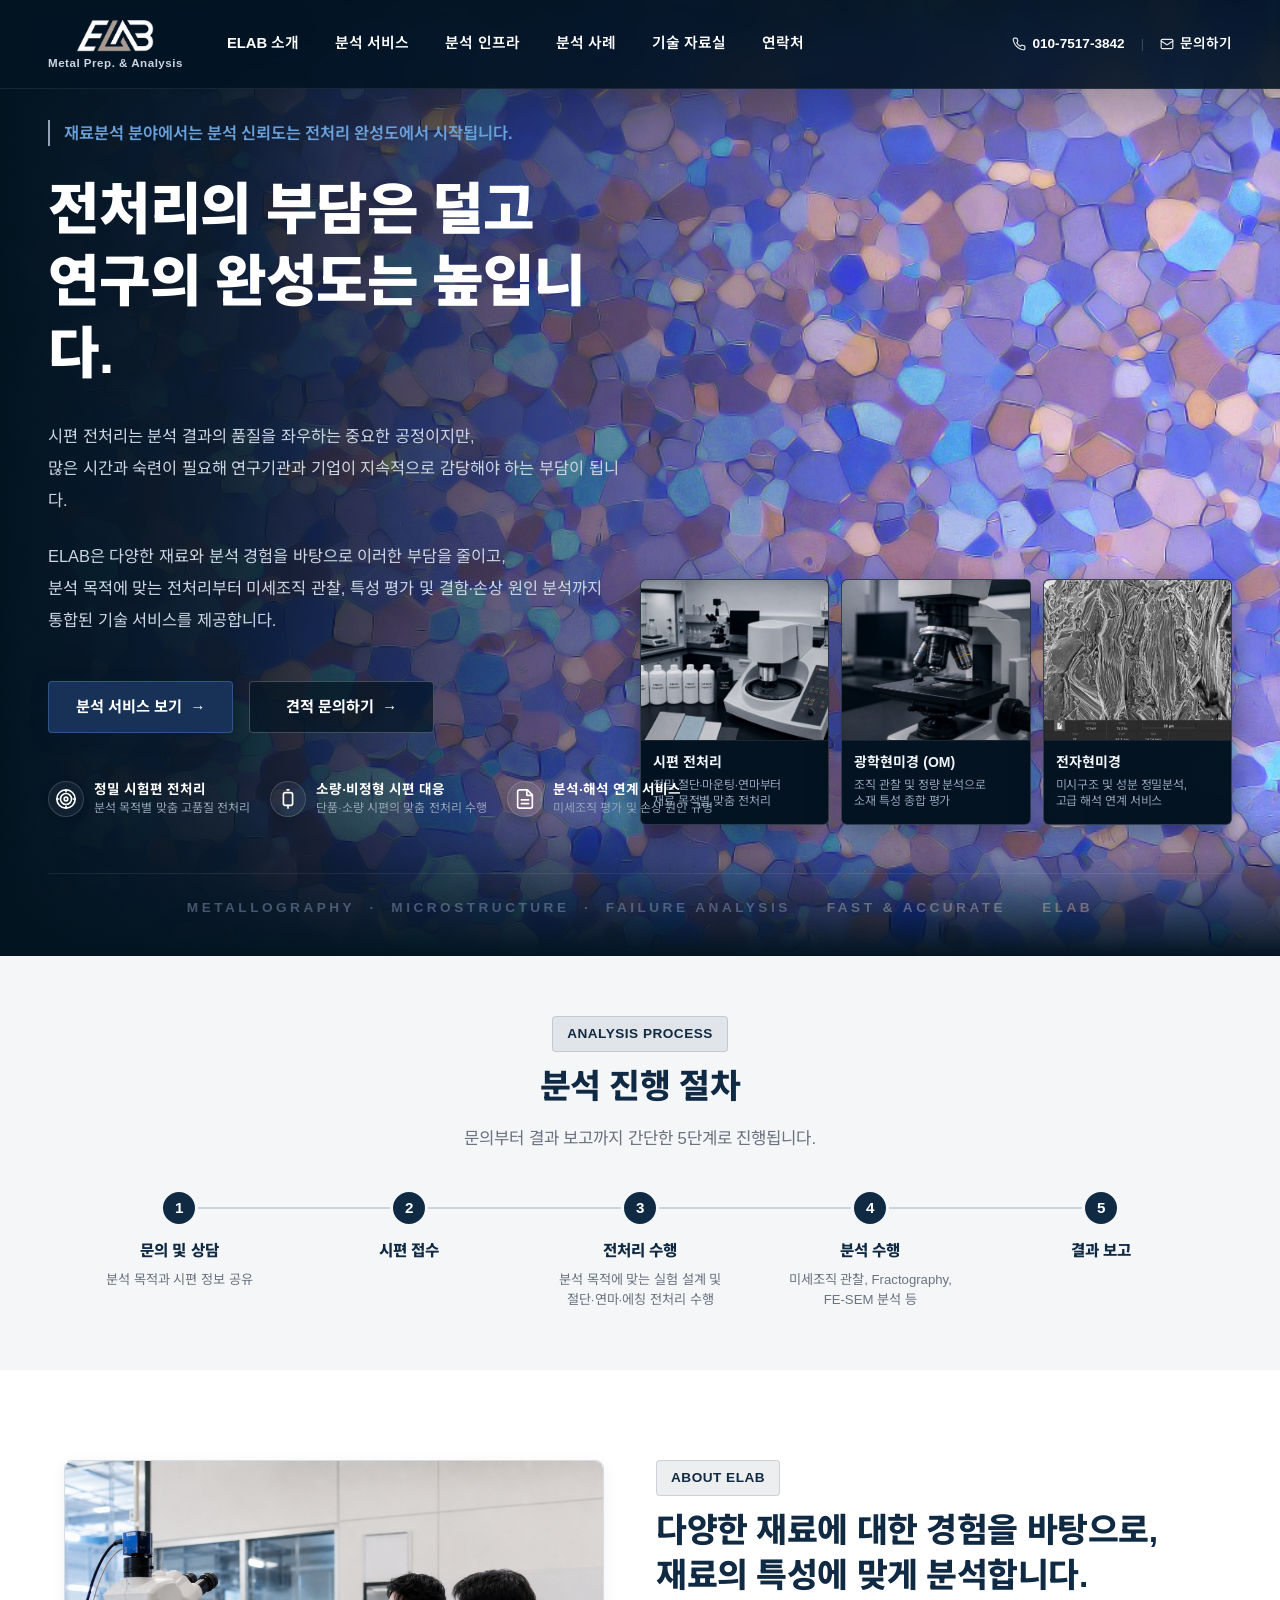
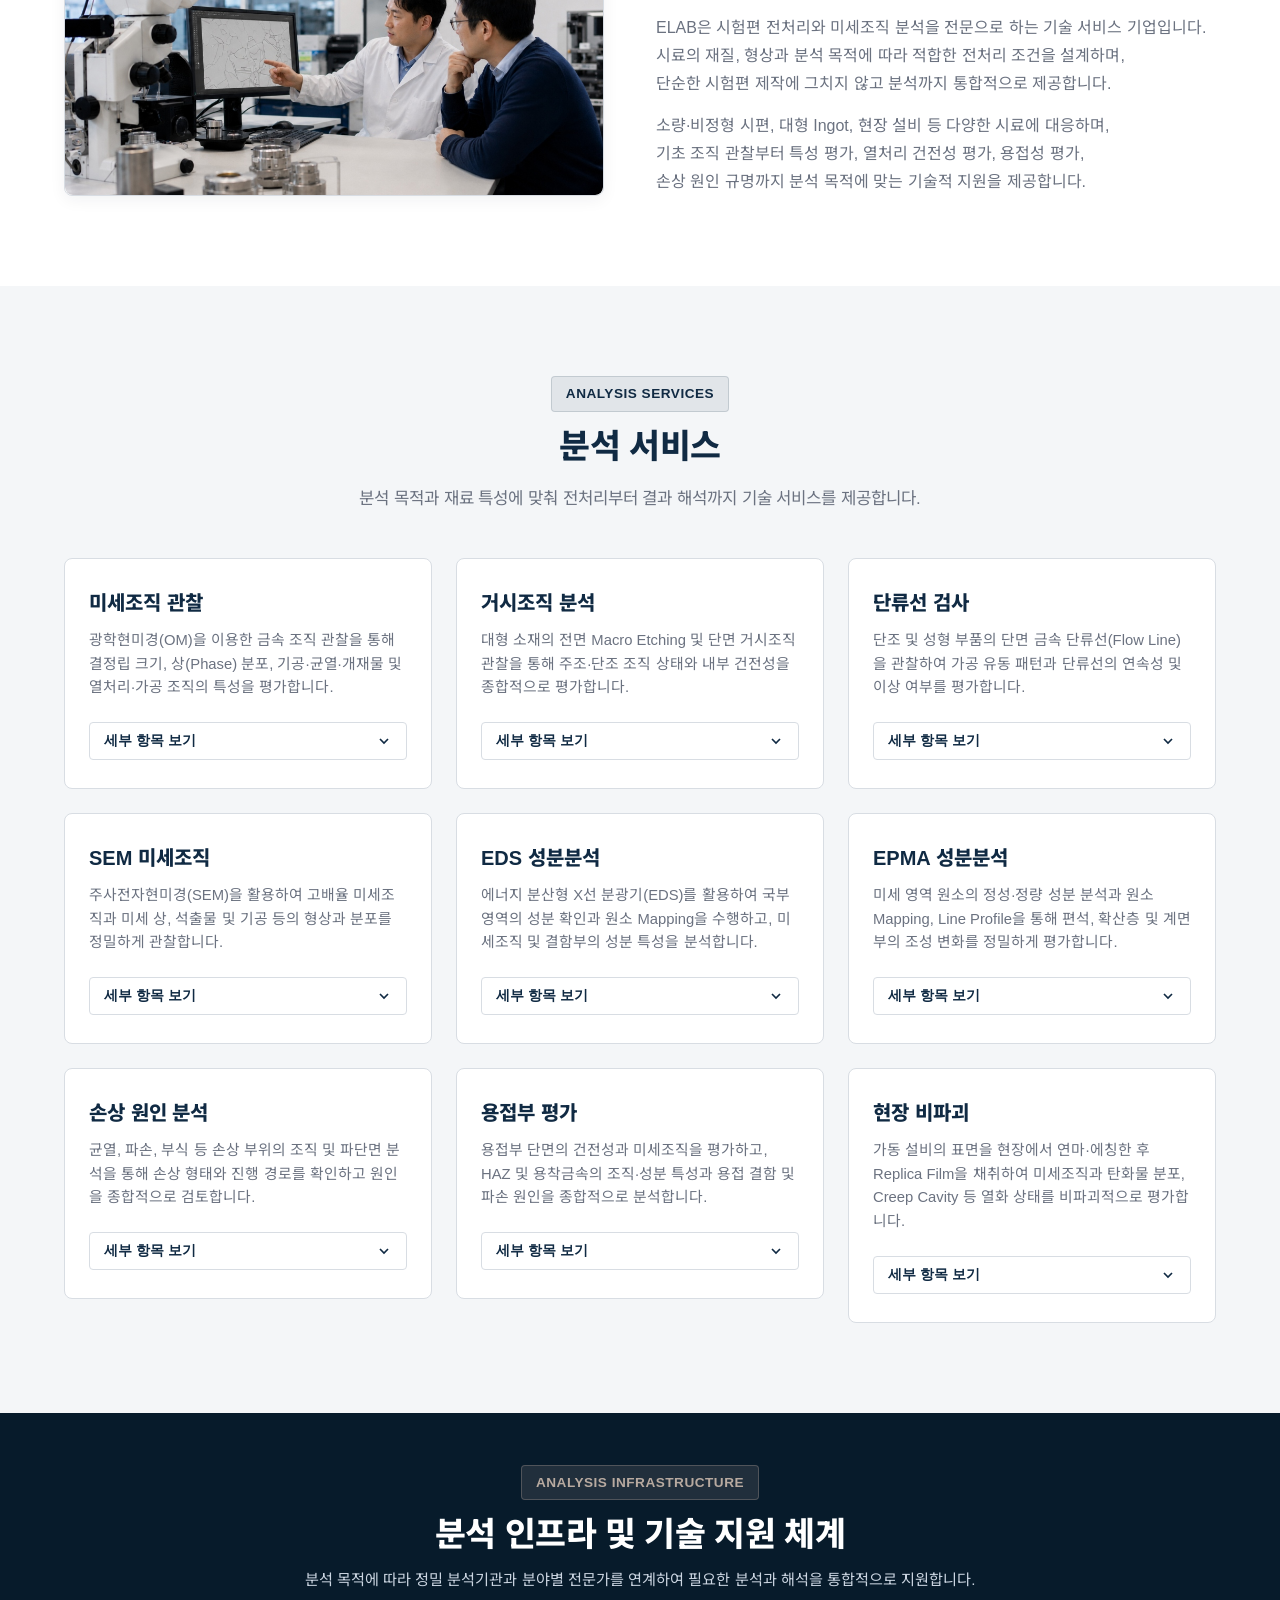
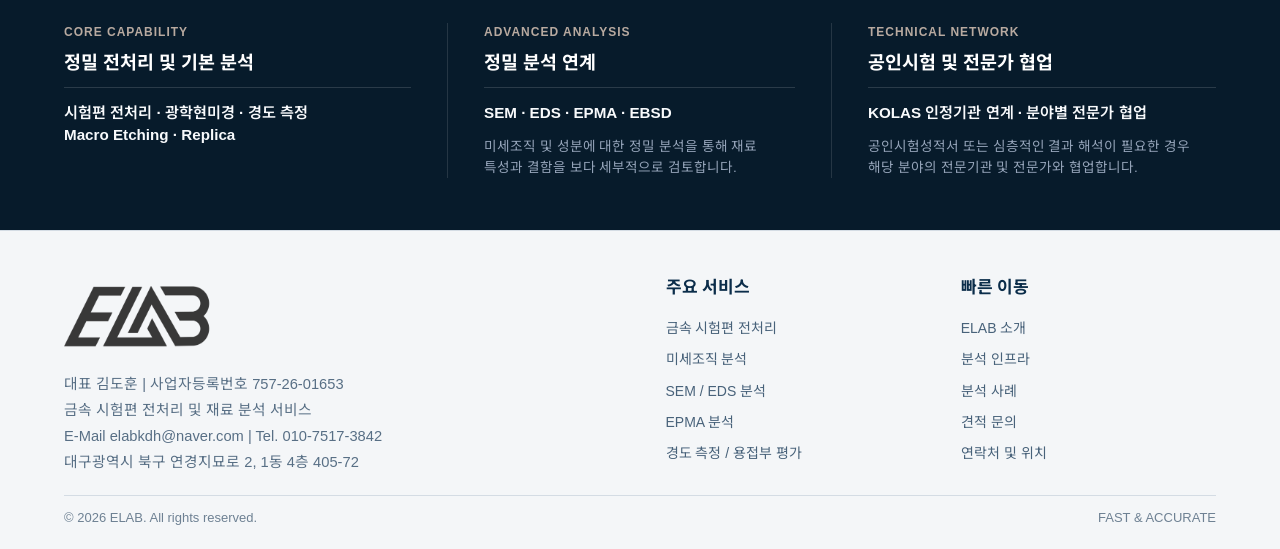
==== index.html @ 9e304cd1 "Add files via upload" ====
<!DOCTYPE html>
<html lang="ko">
<head>
  <meta charset="UTF-8">
  <meta name="viewport" content="width=device-width, initial-scale=1.0">
  <title>ELAB 이랩 | 금속 시험편 전처리 및 재료 분석</title>
  <meta name="description" content="ELAB은 금속 시험편 전처리, 미세조직 분석, 용접부 평가, 경도 측정, 손상 원인 분석, SEM·EDS·EPMA 연계 분석 및 현장 Replica Test를 제공합니다.">
  <!-- OpenGraph / SNS Sharing -->
  <meta property="og:type" content="website">
  <meta property="og:locale" content="ko_KR">
  <meta property="og:site_name" content="ELAB 이랩">
  <meta property="og:title" content="ELAB 이랩 | 금속 시험편 전처리 및 재료 분석">
  <meta property="og:description" content="전처리의 부담은 덜고 연구의 완성도는 높입니다. 정밀 시편 전처리, 미세조직, 경도, 손상 원인 분석 통합 솔루션">
  <meta property="og:image" content="images/hero_main_microstructure.jpg">
  <link rel="icon" type="image/png" href="images/favicon.png">
  <link rel="preconnect" href="https://fonts.googleapis.com">
  <link rel="preconnect" href="https://fonts.gstatic.com" crossorigin>
  <link href="https://fonts.googleapis.com/css2?family=Inter:wght@400;500;600;700;800;900&family=Noto+Sans+KR:wght@400;500;700;800;900&display=swap" rel="stylesheet">
  <link rel="stylesheet" href="style.css">
</head>
<body>

  <!-- ============================================================
       Header / Navigation
       ============================================================ -->
  <header class="header" id="header">
    <div class="container header-container">
      <a href="index.html" class="logo">
        <img src="images/elab-logo-white.png" alt="ELAB" class="logo-img" onerror="this.src='images/elab-logo-header.png';">
        <span class="logo-sub">Metal Prep. &amp; Analysis</span>
      </a>

      <nav class="nav-menu">
        <a href="index.html#about"          class="nav-link">ELAB 소개</a>
        <a href="index.html#services"       class="nav-link">분석 서비스</a>
        <a href="index.html#infrastructure" class="nav-link">분석 인프라</a>
        <a href="cases.html"                class="nav-link">분석 사례</a>
        <a href="resources.html"            class="nav-link">기술 자료실</a>
        <a href="contact.html"              class="nav-link">연락처</a>
      </nav>

      <div class="header-contact">
        <a href="tel:010-7517-3842" class="header-contact-item">
          <svg class="header-contact-icon" width="14" height="14" viewBox="0 0 24 24" fill="none" stroke="currentColor" stroke-width="2" stroke-linecap="round" stroke-linejoin="round"><path d="M22 16.92v3a2 2 0 0 1-2.18 2 19.79 19.79 0 0 1-8.63-3.07 19.5 19.5 0 0 1-6-6 19.79 19.79 0 0 1-3.07-8.67A2 2 0 0 1 4.11 2h3a2 2 0 0 1 2 1.72 12.84 12.84 0 0 0 .7 2.81 2 2 0 0 1-.45 2.11L8.09 9.91a16 16 0 0 0 6 6l1.27-1.27a2 2 0 0 1 2.11-.45 12.84 12.84 0 0 0 2.81.7A2 2 0 0 1 22 16.92z"/></svg>
          <span>010-7517-3842</span>
        </a>
        <span class="header-contact-sep">|</span>
        <a href="estimate.html" class="header-contact-item header-contact-link">
          <svg class="header-contact-icon" width="14" height="14" viewBox="0 0 24 24" fill="none" stroke="currentColor" stroke-width="2" stroke-linecap="round" stroke-linejoin="round"><rect x="2" y="4" width="20" height="16" rx="2"/><path d="m22 7-8.97 5.7a1.94 1.94 0 0 1-2.06 0L2 7"/></svg>
          <span>문의하기</span>
        </a>
      </div>

      <div class="header-actions">
        <button class="mobile-nav-toggle" id="mobileNavToggle" aria-label="메뉴 열기">
          <svg width="24" height="24" viewBox="0 0 24 24" fill="none" stroke="currentColor" stroke-width="2">
            <line x1="3" y1="12" x2="21" y2="12"/><line x1="3" y1="6" x2="21" y2="6"/><line x1="3" y1="18" x2="21" y2="18"/>
          </svg>
        </button>
      </div>
    </div>
  </header>

  <!-- Mobile Drawer -->
  <div class="mobile-nav-overlay" id="mobileNavOverlay"></div>
  <div class="mobile-nav-drawer" id="mobileNavDrawer">
    <div class="mobile-drawer-header">
      <div class="logo">
        <img src="images/elab-logo-white.png" alt="ELAB" class="logo-img" onerror="this.src='images/elab-logo-header.png';">
        <span class="logo-sub">Metal Prep. &amp; Analysis</span>
      </div>
      <button class="close-drawer-btn" id="closeDrawerBtn" aria-label="메뉴 닫기">✕</button>
    </div>
    <div class="mobile-nav-links">
      <a href="index.html#about"          class="mobile-nav-link">ELAB 소개</a>
      <a href="index.html#services"       class="mobile-nav-link">분석 서비스</a>
      <a href="index.html#infrastructure" class="mobile-nav-link">분석 인프라</a>
      <a href="cases.html"                class="mobile-nav-link">분석 사례</a>
      <a href="resources.html"            class="mobile-nav-link">기술 자료실</a>
      <a href="contact.html"              class="mobile-nav-link">연락처</a>
    </div>
    <div style="margin-top:auto;padding-top:20px;">
      <a href="estimate.html" class="btn btn-primary" style="width:100%;">이메일 견적 문의</a>
    </div>
  </div>

  <!-- ============================================================
       1. Hero Section
       ============================================================ -->
  <section class="hero" id="hero">
    <!-- Right side large main visual backdrop with 1번 사진 -->
    <div class="hero-visual-container">
      <img src="images/hero_main_microstructure.jpg" alt="ELAB Metallography Microstructure Analysis" class="hero-visual-img">
      <div class="hero-visual-shading"></div>
    </div>

    <div class="container">
      <div class="hero-container-grid">
        <!-- Left Column: Preserved Content -->
        <div class="hero-content">
          <div class="hero-highlight">
            재료분석 분야에서는 분석 신뢰도는 전처리 완성도에서 시작됩니다.
          </div>
          <h1 class="hero-title">
            전처리의 부담은 덜고<br>
            <span>연구의 완성도는 높입니다.</span>
          </h1>
          <p class="hero-description">
            시편 전처리는 분석 결과의 품질을 좌우하는 중요한 공정이지만,<br>
            많은 시간과 숙련이 필요해 연구기관과 기업이 지속적으로 감당해야 하는 부담이 됩니다.
          </p>
          <p class="hero-description">
            ELAB은 다양한 재료와 분석 경험을 바탕으로 이러한 부담을 줄이고,<br>
            분석 목적에 맞는 전처리부터 미세조직 관찰, 특성 평가 및 결함·손상 원인 분석까지<br>
            통합된 기술 서비스를 제공합니다.
          </p>

          <div class="hero-actions">
            <a href="#services" class="hero-btn hero-btn-secondary">분석 서비스 보기 <span class="hero-btn-arrow">→</span></a>
            <a href="estimate.html" class="hero-btn hero-btn-primary">견적 문의하기 <span class="hero-btn-arrow">→</span></a>
          </div>

          <!-- Feature Items Row (ELAB Technical Capabilities with 2-tier layout) -->
          <div class="hero-features-row">
            <div class="hero-feature-item">
              <div class="hero-feature-icon-badge">
                <svg class="hero-feature-icon" width="22" height="22" viewBox="0 0 24 24" fill="none" stroke="currentColor" stroke-width="1.8" stroke-linecap="round" stroke-linejoin="round">
                  <circle cx="12" cy="12" r="10"/><circle cx="12" cy="12" r="6"/><circle cx="12" cy="12" r="2"/>
                  <line x1="12" y1="2" x2="12" y2="4"/><line x1="12" y1="20" x2="12" y2="22"/><line x1="2" y1="12" x2="4" y2="12"/><line x1="20" y1="12" x2="22" y2="12"/>
                </svg>
              </div>
              <div class="hero-feature-text-block">
                <div class="hero-feature-title">정밀 시험편 전처리</div>
                <div class="hero-feature-desc">분석 목적별 맞춤 고품질 전처리</div>
              </div>
            </div>

            <div class="hero-feature-item">
              <div class="hero-feature-icon-badge">
                <svg class="hero-feature-icon" width="22" height="22" viewBox="0 0 24 24" fill="none" stroke="currentColor" stroke-width="1.8" stroke-linecap="round" stroke-linejoin="round">
                  <rect x="7" y="5" width="10" height="14" rx="2"/>
                  <path d="M11 2h2"/>
                  <path d="M12 19v3"/>
                </svg>
              </div>
              <div class="hero-feature-text-block">
                <div class="hero-feature-title">소량·비정형 시편 대응</div>
                <div class="hero-feature-desc">단품·소량 시편의 맞춤 전처리 수행</div>
              </div>
            </div>

            <div class="hero-feature-item">
              <div class="hero-feature-icon-badge">
                <svg class="hero-feature-icon" width="22" height="22" viewBox="0 0 24 24" fill="none" stroke="currentColor" stroke-width="1.8" stroke-linecap="round" stroke-linejoin="round">
                  <path d="M14.5 2H6a2 2 0 0 0-2 2v16a2 2 0 0 0 2 2h12a2 2 0 0 0 2-2V7.5L14.5 2z"/>
                  <polyline points="14 2 14 8 20 8"/>
                  <line x1="16" y1="13" x2="8" y2="13"/>
                  <line x1="16" y1="17" x2="8" y2="17"/>
                </svg>
              </div>
              <div class="hero-feature-text-block">
                <div class="hero-feature-title">분석·해석 연계 서비스</div>
                <div class="hero-feature-desc">미세조직 평가 및 손상 원인 규명</div>
              </div>
            </div>
          </div>
        </div>

        <!-- Right Column: 3 Image Cards -->
        <div class="hero-cards-wrapper">
          <div class="hero-card-item no-lightbox">
            <div class="hero-card-img-box">
              <img src="images/card_specimen_prep.png" alt="시편 전처리">
            </div>
            <div class="hero-card-label">
              <div class="hero-card-title">시편 전처리</div>
              <div class="hero-card-sub">정밀 절단·마운팅·연마부터<br>재료 목적별 맞춤 전처리</div>
            </div>
          </div>
          <div class="hero-card-item">
            <div class="hero-card-img-box">
              <img src="images/card_om_microstructure.jpg" alt="광학현미경 (OM)">
            </div>
            <div class="hero-card-label">
              <div class="hero-card-title">광학현미경 (OM)</div>
              <div class="hero-card-sub">조직 관찰 및 정량 분석으로<br>소재 특성 종합 평가</div>
            </div>
          </div>
          <div class="hero-card-item">
            <div class="hero-card-img-box">
              <img src="images/card_sem_fracture.jpg" alt="전자현미경">
            </div>
            <div class="hero-card-label">
              <div class="hero-card-title">전자현미경</div>
              <div class="hero-card-sub">미시구조 및 성분 정밀분석,<br>고급 해석 연계 서비스</div>
            </div>
          </div>
        </div>
      </div>

      <!-- Bottom Ticker Bar -->
      <div class="hero-ticker-container">
        <div class="hero-ticker-text">
          <span class="ticker-tech">METALLOGRAPHY &nbsp;·&nbsp; MICROSTRUCTURE &nbsp;·&nbsp; FAILURE ANALYSIS</span>
          <div class="ticker-brand-group">
            <span class="ticker-slogan">FAST &amp; ACCURATE</span>
            <span class="ticker-brand">ELAB</span>
          </div>
        </div>
      </div>
    </div>
  </section>

  <!-- ============================================================
       2. 분석 진행 절차 (id="process" - Hero 바로 다음 위치)
       ============================================================ -->
  <section class="process" id="process">
    <div class="container">
      <div class="text-center">
        <div class="section-tag">ANALYSIS PROCESS</div>
        <h2 class="section-title">분석 진행 절차</h2>
        <p class="section-desc">문의부터 결과 보고까지 간단한 5단계로 진행됩니다.</p>
      </div>

      <div class="process-steps">
        <div class="process-step reveal-on-scroll delay-1">
          <div class="process-step-num">1</div>
          <div class="process-step-title">문의 및 상담</div>
          <div class="process-step-desc">분석 목적과 시편 정보 공유</div>
        </div>
        <div class="process-step reveal-on-scroll delay-2">
          <div class="process-step-num">2</div>
          <div class="process-step-title">시편 접수</div>
          <div class="process-step-desc"></div>
        </div>
        <div class="process-step reveal-on-scroll delay-3">
          <div class="process-step-num">3</div>
          <div class="process-step-title">전처리 수행</div>
          <div class="process-step-desc">분석 목적에 맞는 실험 설계 및<br>절단·연마·에칭 전처리 수행</div>
        </div>
        <div class="process-step reveal-on-scroll delay-4">
          <div class="process-step-num">4</div>
          <div class="process-step-title">분석 수행</div>
          <div class="process-step-desc">미세조직 관찰, Fractography, <br>FE-SEM 분석 등</div>
        </div>
        <div class="process-step reveal-on-scroll delay-5">
          <div class="process-step-num">5</div>
          <div class="process-step-title">결과 보고</div>
          <div class="process-step-desc"></div>
        </div>
      </div>
    </div>
  </section>

  <!-- ============================================================
       3. ELAB 소개 (About)
       ============================================================ -->
  <section class="about" id="about">
    <div class="container">
      <div class="about-grid">
        <div class="about-image-wrapper">
          <img src="images/specimen-preparation.jpg" alt="ELAB 연구진 미세조직 분석 및 기술 상담" class="about-img">
        </div>

        <div class="about-content-wrapper">
          <div class="section-tag">About ELAB</div>
          <h2 class="section-title">
            다양한 재료에 대한 경험을 바탕으로,<br>재료의 특성에 맞게 분석합니다.
          </h2>
          <div class="about-text-content">
            <p>
              ELAB은 시험편 전처리와 미세조직 분석을 전문으로 하는 기술 서비스 기업입니다.<br>
              시료의 재질, 형상과 분석 목적에 따라 적합한 전처리 조건을 설계하며,<br>
              단순한 시험편 제작에 그치지 않고 분석까지 통합적으로 제공합니다.
            </p>
            <p style="margin-top:14px;">
              소량·비정형 시편, 대형 Ingot, 현장 설비 등 다양한 시료에 대응하며,<br>
              기초 조직 관찰부터 특성 평가, 열처리 건전성 평가, 용접성 평가,<br>
              손상 원인 규명까지 분석 목적에 맞는 기술적 지원을 제공합니다.
            </p>
          </div>
        </div>
      </div>
    </div>
  </section>

  <!-- ============================================================
       4. 분석 서비스 (9개 아코디언 카드)
       ============================================================ -->
  <section class="services" id="services">
    <div class="container">
      <div class="text-center">
        <div class="section-tag">Analysis Services</div>
        <h2 class="section-title">분석 서비스</h2>
        <p class="section-desc">
          분석 목적과 재료 특성에 맞춰 전처리부터 결과 해석까지 기술 서비스를 제공합니다.
        </p>
      </div>

      <div class="services-grid" style="margin-top:44px;">

        <!-- 서비스 1: 미세조직 관찰 -->
        <div class="service-card">
          <h3 class="service-title"><a href="cases.html#micro" class="service-title-link">미세조직 관찰</a></h3>
          <p class="service-desc">
            광학현미경(OM)을 이용한 금속 조직 관찰을 통해 결정립 크기, 상(Phase) 분포, 기공·균열·개재물 및 열처리·가공 조직의 특성을 평가합니다.
          </p>
          <button class="service-accordion-btn" aria-expanded="false">
            <span class="accordion-label">세부 항목 보기</span>
            <svg class="accordion-chevron" width="16" height="16" viewBox="0 0 24 24" fill="none" stroke="currentColor" stroke-width="2.5"><polyline points="6 9 12 15 18 9"/></svg>
          </button>
          <div class="service-accordion-body">
            <div class="service-accordion-inner">
              <div class="service-detail-item">광학현미경 미세조직 관찰 (OM Microstructure)</div>
              <div class="service-detail-item">결정립 크기 및 상(Phase) 분포 관찰·평가</div>
              <div class="service-detail-item">기공·균열·개재물 등 미세 결함 관찰</div>
              <div class="service-detail-item">열처리 및 가공에 따른 조직 변화 평가</div>
            </div>
          </div>
        </div>

        <!-- 서비스 2: 거시조직 분석 -->
        <div class="service-card">
          <h3 class="service-title"><a href="cases.html#macro" class="service-title-link">거시조직 분석</a></h3>
          <p class="service-desc">
            대형 소재의 전면 Macro Etching 및 단면 거시조직 관찰을 통해 주조·단조 조직 상태와 내부 건전성을 종합적으로 평가합니다.
          </p>
          <button class="service-accordion-btn" aria-expanded="false">
            <span class="accordion-label">세부 항목 보기</span>
            <svg class="accordion-chevron" width="16" height="16" viewBox="0 0 24 24" fill="none" stroke="currentColor" stroke-width="2.5"><polyline points="6 9 12 15 18 9"/></svg>
          </button>
          <div class="service-accordion-body">
            <div class="service-accordion-inner">
              <div class="service-detail-item">대형 Ingot 및 소재 전면 Macro Etching</div>
              <div class="service-detail-item">단면 및 길이방향 거시조직 관찰</div>
              <div class="service-detail-item">주조·단조 조직의 분포 및 균일성 평가</div>
              <div class="service-detail-item">편석·기공·균열 등 거시적 이상 및 결함 검사</div>
            </div>
          </div>
        </div>

        <!-- 서비스 3: 단류선 검사 -->
        <div class="service-card">
          <h3 class="service-title"><a href="cases.html#flowline" class="service-title-link">단류선 검사</a></h3>
          <p class="service-desc">
            단조 및 성형 부품의 단면 금속 단류선(Flow Line)을 관찰하여 가공 유동 패턴과 단류선의 연속성 및 이상 여부를 평가합니다.
          </p>
          <button class="service-accordion-btn" aria-expanded="false">
            <span class="accordion-label">세부 항목 보기</span>
            <svg class="accordion-chevron" width="16" height="16" viewBox="0 0 24 24" fill="none" stroke="currentColor" stroke-width="2.5"><polyline points="6 9 12 15 18 9"/></svg>
          </button>
          <div class="service-accordion-body">
            <div class="service-accordion-inner">
              <div class="service-detail-item">단조·성형 부품 단류선(Flow Line) 검사</div>
              <div class="service-detail-item">단면 단류선의 형성 및 연속성 관찰</div>
              <div class="service-detail-item">가공 유동 패턴 및 방향성 평가</div>
              <div class="service-detail-item">단류선 이상 및 거시적 결함 검사</div>
            </div>
          </div>
        </div>

        <!-- 서비스 4: SEM 미세조직 -->
        <div class="service-card">
          <h3 class="service-title"><a href="cases.html#sem-micro" class="service-title-link">SEM 미세조직</a></h3>
          <p class="service-desc">
            주사전자현미경(SEM)을 활용하여 고배율 미세조직과 미세 상, 석출물 및 기공 등의 형상과 분포를 정밀하게 관찰합니다.
          </p>
          <button class="service-accordion-btn" aria-expanded="false">
            <span class="accordion-label">세부 항목 보기</span>
            <svg class="accordion-chevron" width="16" height="16" viewBox="0 0 24 24" fill="none" stroke="currentColor" stroke-width="2.5"><polyline points="6 9 12 15 18 9"/></svg>
          </button>
          <div class="service-accordion-body">
            <div class="service-accordion-inner">
              <div class="service-detail-item">SEM 고배율 미세조직 관찰</div>
              <div class="service-detail-item">미세 상 및 조직 형태 비교 평가</div>
              <div class="service-detail-item">석출물·개재물 및 Matrix 상 분포 관찰</div>
              <div class="service-detail-item">미세 기공·균열 등 국부 결함 관찰</div>
            </div>
          </div>
        </div>

        <!-- 서비스 5: EDS 성분분석 -->
        <div class="service-card">
          <h3 class="service-title"><a href="cases.html#sem-eds" class="service-title-link">EDS 성분분석</a></h3>
          <p class="service-desc">
            에너지 분산형 X선 분광기(EDS)를 활용하여 국부 영역의 성분 확인과 원소 Mapping을 수행하고, 미세조직 및 결함부의 성분 특성을 분석합니다.
          </p>
          <button class="service-accordion-btn" aria-expanded="false">
            <span class="accordion-label">세부 항목 보기</span>
            <svg class="accordion-chevron" width="16" height="16" viewBox="0 0 24 24" fill="none" stroke="currentColor" stroke-width="2.5"><polyline points="6 9 12 15 18 9"/></svg>
          </button>
          <div class="service-accordion-body">
            <div class="service-accordion-inner">
              <div class="service-detail-item">EDS 국부 성분 정성 분석</div>
              <div class="service-detail-item">원소 Mapping을 통한 성분 분포 평가</div>
              <div class="service-detail-item">석출물·개재물 및 미세 상 성분 확인</div>
              <div class="service-detail-item">결함부 및 파단면 국부 성분 분석</div>
            </div>
          </div>
        </div>

        <!-- 서비스 6: EPMA 성분분석 -->
        <div class="service-card">
          <h3 class="service-title"><a href="cases.html#epma" class="service-title-link">EPMA 성분분석</a></h3>
          <p class="service-desc">
            미세 영역 원소의 정성·정량 성분 분석과 원소 Mapping, Line Profile을 통해 편석, 확산층 및 계면부의 조성 변화를 정밀하게 평가합니다.
          </p>
          <button class="service-accordion-btn" aria-expanded="false">
            <span class="accordion-label">세부 항목 보기</span>
            <svg class="accordion-chevron" width="16" height="16" viewBox="0 0 24 24" fill="none" stroke="currentColor" stroke-width="2.5"><polyline points="6 9 12 15 18 9"/></svg>
          </button>
          <div class="service-accordion-body">
            <div class="service-accordion-inner">
              <div class="service-detail-item">미세 영역 정성·정량 성분 분석</div>
              <div class="service-detail-item">원소 Mapping을 통한 성분 분포 평가</div>
              <div class="service-detail-item">Line Profile을 통한 성분 농도 변화 분석</div>
              <div class="service-detail-item">편석·확산층 및 계면부 조성 평가</div>
            </div>
          </div>
        </div>

        <!-- 서비스 7: 손상 원인 분석 -->
        <div class="service-card">
          <h3 class="service-title"><a href="cases.html#damage" class="service-title-link">손상 원인 분석</a></h3>
          <p class="service-desc">
            균열, 파손, 부식 등 손상 부위의 조직 및 파단면 분석을 통해 손상 형태와 진행 경로를 확인하고 원인을 종합적으로 검토합니다.
          </p>
          <button class="service-accordion-btn" aria-expanded="false">
            <span class="accordion-label">세부 항목 보기</span>
            <svg class="accordion-chevron" width="16" height="16" viewBox="0 0 24 24" fill="none" stroke="currentColor" stroke-width="2.5"><polyline points="6 9 12 15 18 9"/></svg>
          </button>
          <div class="service-accordion-body">
            <div class="service-accordion-inner">
              <div class="service-detail-item">균열 및 파손 부위 육안·거시 관찰</div>
              <div class="service-detail-item">파단면 및 균열 진행 경로 분석</div>
              <div class="service-detail-item">SEM 파단면 정밀 분석</div>
              <div class="service-detail-item">손상 원인 및 진행 과정 종합 검토</div>
              <div class="service-detail-item">재발방지 대책 제시</div>
            </div>
          </div>
        </div>

        <!-- 서비스 8: 용접부 평가 -->
        <div class="service-card">
          <h3 class="service-title"><a href="cases.html#welding" class="service-title-link">용접부 평가</a></h3>
          <p class="service-desc">
            용접부 단면의 건전성과 미세조직을 평가하고, HAZ 및 용착금속의 조직·성분 특성과 용접 결함 및 파손 원인을 종합적으로 분석합니다.
          </p>
          <button class="service-accordion-btn" aria-expanded="false">
            <span class="accordion-label">세부 항목 보기</span>
            <svg class="accordion-chevron" width="16" height="16" viewBox="0 0 24 24" fill="none" stroke="currentColor" stroke-width="2.5"><polyline points="6 9 12 15 18 9"/></svg>
          </button>
          <div class="service-accordion-body">
            <div class="service-accordion-inner">
              <div class="service-detail-item">용접부 단면 건전성 및 미세조직 평가</div>
              <div class="service-detail-item">HAZ(열영향부) 조직 관찰</div>
              <div class="service-detail-item">이종금속 및 용착금속 성분 확인 (OM / EDS)</div>
              <div class="service-detail-item">용접 결함 및 파손 원인 분석</div>
            </div>
          </div>
        </div>

        <!-- 서비스 9: 현장 비파괴 -->
        <div class="service-card">
          <h3 class="service-title"><a href="cases.html#replica" class="service-title-link">현장 비파괴</a></h3>
          <p class="service-desc">
            가동 설비의 표면을 현장에서 연마·에칭한 후 Replica Film을 채취하여 미세조직과 탄화물 분포, Creep Cavity 등 열화 상태를 비파괴적으로 평가합니다.
          </p>
          <button class="service-accordion-btn" aria-expanded="false">
            <span class="accordion-label">세부 항목 보기</span>
            <svg class="accordion-chevron" width="16" height="16" viewBox="0 0 24 24" fill="none" stroke="currentColor" stroke-width="2.5"><polyline points="6 9 12 15 18 9"/></svg>
          </button>
          <div class="service-accordion-body">
            <div class="service-accordion-inner">
              <div class="service-detail-item">현장 설비 표면 연마 및 Etching</div>
              <div class="service-detail-item">Replica Film 채취 및 미세조직 관찰</div>
              <div class="service-detail-item">탄화물 분포 및 열화 조직 평가</div>
              <div class="service-detail-item">Creep Cavity 관찰 및 잔여수명 검토 지원</div>
            </div>
          </div>
        </div>

      </div><!-- /.services-grid -->
    </div>
  </section>

  <!-- ============================================================
       5. 분석 인프라 및 기술 지원 체계 (Open 3-Column Technical System)
       ============================================================ -->
  <section class="infrastructure" id="infrastructure">
    <div class="container">
      <div class="text-center">
        <div class="section-tag tag-light">ANALYSIS INFRASTRUCTURE</div>
        <h2 class="section-title title-white">분석 인프라 및 기술 지원 체계</h2>
        <p class="section-desc desc-white">
         분석 목적에 따라 정밀 분석기관과 분야별 전문가를 연계하여 필요한 분석과 해석을 통합적으로 지원합니다.
        </p>
      </div>

      <!-- Clean Open 3-Column Layout -->
      <div class="infra-open-grid">

        <!-- Column 1: CORE CAPABILITY -->
        <div class="infra-column">
          <span class="infra-col-label">CORE CAPABILITY</span>
          <h3 class="infra-column-title">정밀 전처리 및 기본 분석</h3>
          <div class="infra-divider"></div>
          <div class="infra-col-content">
            시험편 전처리 · 광학현미경 · 경도 측정<br>Macro Etching · Replica
          </div>
          <p class="infra-col-desc">
                     </p>
        </div>

        <!-- Column 2: ADVANCED ANALYSIS -->
        <div class="infra-column">
          <span class="infra-col-label">ADVANCED ANALYSIS</span>
          <h3 class="infra-column-title">정밀 분석 연계</h3>
          <div class="infra-divider"></div>
          <div class="infra-col-content">
            SEM · EDS · EPMA · EBSD
          </div>
          <p class="infra-col-desc">
            미세조직 및 성분에 대한 정밀 분석을 통해 재료 특성과 결함을 보다 세부적으로 검토합니다.
          </p>
        </div>

        <!-- Column 3: TECHNICAL NETWORK -->
        <div class="infra-column">
          <span class="infra-col-label">TECHNICAL NETWORK</span>
          <h3 class="infra-column-title">공인시험 및 전문가 협업</h3>
          <div class="infra-divider"></div>
          <div class="infra-col-content">
            KOLAS 인정기관 연계 · 분야별 전문가 협업
          </div>
          <p class="infra-col-desc">
            공인시험성적서 또는 심층적인 결과 해석이 필요한 경우 해당 분야의 전문기관 및 전문가와 협업합니다.
          </p>
        </div>

      </div><!-- /.infra-open-grid -->

    </div>
  </section>

  <!-- ============================================================
       Footer
       ============================================================ -->
  <footer class="footer">
    <div class="container">
      <div class="footer-grid">
        <div class="footer-info">
          <a href="index.html" class="footer-logo-link">
            <img src="images/elab-footer-logo.png?v=4" alt="ELAB" class="footer-logo-img">
          </a>
          <div class="footer-company-info">
            <div class="footer-info-line">대표 김도훈 | 사업자등록번호 757-26-01653</div>
            <div class="footer-info-line">금속 시험편 전처리 및 재료 분석 서비스</div>
            <div class="footer-info-line">E-Mail elabkdh@naver.com | Tel. 010-7517-3842</div>
            <div class="footer-info-line">대구광역시 북구 연경지묘로 2, 1동 4층 405-72</div>
          </div>
        </div>

        <div class="footer-services-col">
          <h4 class="footer-title">주요 서비스</h4>
          <div class="footer-links">
            <a href="index.html#services">금속 시험편 전처리</a>
            <a href="index.html#services">미세조직 분석</a>
            <a href="index.html#services">SEM / EDS 분석</a>
            <a href="index.html#services">EPMA 분석</a>
            <a href="index.html#services">경도 측정 / 용접부 평가</a>
          </div>
        </div>

        <div class="footer-nav-col">
          <h4 class="footer-title">빠른 이동</h4>
          <div class="footer-links">
            <a href="index.html#about">ELAB 소개</a>
            <a href="index.html#infrastructure">분석 인프라</a>
            <a href="cases.html">분석 사례</a>
            <a href="estimate.html">견적 문의</a>
            <a href="contact.html">연락처 및 위치</a>
          </div>
        </div>
      </div>

      <div class="footer-bottom">
        <div>© 2026 ELAB. All rights reserved.</div>
        <div>FAST &amp; ACCURATE</div>
      </div>
    </div>
  </footer>

  <!-- Modal Overlay (공용) -->
  <div class="modal-overlay" id="caseModalOverlay">
    <div class="modal-container">
      <button class="modal-close-btn" id="modalCloseBtn" aria-label="닫기">✕</button>
      <div id="modalContentBody"></div>
    </div>
  </div>

  <script src="script.js"></script>
</body>
</html>
---- style.css ----
/* ==========================================================================
   ELAB Materials Analysis Institute - Official Design System & Stylesheet
   Multi-Page Website Shared Stylesheet
   Color Palette: Primary Navy (#102A43), Deep Navy (#071B2B), Warm Gray (#B8AAA0)
   Clean, precise, professional engineering aesthetic
   ========================================================================== */

:root {
  /* Brand Palette */
  --primary-navy: #102A43;
  --primary-navy-hover: #0A1C2E;
  --deep-navy: #071B2B;
  --text-black: #1C232B;
  --bg-white: #FFFFFF;
  --light-bg: #F4F6F8;
  --secondary-gray: #6B7280;
  --warm-gray-accent: #B8AAA0;
  --border-gray: #D8DDE3;

  /* Additional Functional Tones */
  --badge-bg: #EAEFEF;
  --card-shadow: 0 4px 16px rgba(7, 27, 43, 0.06);
  --card-shadow-hover: 0 12px 28px rgba(7, 27, 43, 0.12);

  /* Radius & Transitions */
  --radius-sm: 4px;
  --radius-md: 8px;
  --radius-lg: 14px;
  --radius-full: 9999px;
  --transition-fast: all 0.2s ease-in-out;
  --transition-normal: all 0.3s ease-in-out;
}

/* Reset & Base Settings */
* {
  margin: 0;
  padding: 0;
  box-sizing: border-box;
}

html {
  scroll-behavior: smooth;
  font-size: 16px;
}

body {
  font-family: 'Pretendard', -apple-system, BlinkMacSystemFont, 'Segoe UI', Roboto, 'Helvetica Neue', Arial, 'Noto Sans KR', sans-serif;
  background-color: var(--bg-white);
  color: var(--text-black);
  line-height: 1.6;
  overflow-x: hidden;
  -webkit-font-smoothing: antialiased;
}

a {
  text-decoration: none;
  color: inherit;
  transition: var(--transition-fast);
}

ul {
  list-style: none;
}

img {
  max-width: 100%;
  height: auto;
  display: block;
}

/* Container */
.container {
  width: 100%;
  max-width: 1200px;
  margin: 0 auto;
  padding: 0 24px;
}

/* Typography Helpers */
.section-tag {
  display: inline-block;
  padding: 6px 14px;
  background-color: rgba(16, 42, 67, 0.08);
  color: var(--primary-navy);
  font-size: 0.85rem;
  font-weight: 700;
  letter-spacing: 0.5px;
  text-transform: uppercase;
  border-radius: var(--radius-sm);
  margin-bottom: 12px;
  border: 1px solid rgba(16, 42, 67, 0.15);
}

.section-tag.tag-light {
  background-color: rgba(184, 170, 160, 0.15);
  color: var(--warm-gray-accent);
  border-color: rgba(184, 170, 160, 0.3);
}

.section-title {
  font-size: 2.1rem;
  font-weight: 800;
  color: var(--primary-navy);
  letter-spacing: -0.5px;
  line-height: 1.35;
  margin-bottom: 16px;
}

.section-title.title-white {
  color: var(--bg-white);
}

.section-desc {
  font-size: 1.05rem;
  color: var(--secondary-gray);
  max-width: 720px;
  line-height: 1.7;
}

.section-desc.desc-white {
  color: #D1D5DB;
}

.text-center {
  text-align: center;
}

.text-center .section-desc {
  margin: 0 auto;
}

/* Buttons */
.btn {
  display: inline-flex;
  align-items: center;
  justify-content: center;
  gap: 8px;
  padding: 13px 26px;
  font-size: 0.975rem;
  font-weight: 700;
  border-radius: var(--radius-sm);
  cursor: pointer;
  border: 1px solid transparent;
  transition: var(--transition-fast);
  white-space: nowrap;
}

.btn-primary {
  background-color: var(--primary-navy);
  color: var(--bg-white);
  box-shadow: 0 2px 6px rgba(16, 42, 67, 0.15);
}

.btn-primary:hover {
  background-color: var(--primary-navy-hover);
  transform: translateY(-1px);
}

.btn-secondary {
  background-color: var(--bg-white);
  border-color: var(--border-gray);
  color: var(--text-black);
}

.btn-secondary:hover {
  background-color: var(--light-bg);
  border-color: var(--primary-navy);
}

.btn-outline-white {
  background-color: transparent;
  border-color: rgba(255, 255, 255, 0.4);
  color: var(--bg-white);
}

.btn-outline-white:hover {
  background-color: rgba(255, 255, 255, 0.1);
  border-color: var(--bg-white);
}

.btn-link {
  color: var(--primary-navy);
  font-weight: 700;
  display: inline-flex;
  align-items: center;
  gap: 4px;
  font-size: 0.95rem;
}

.btn-link:hover {
  text-decoration: underline;
}

/* ==========================================================================
   Header & Navigation
   ========================================================================== */
.header {
  position: fixed;
  top: 0;
  left: 0;
  width: 100%;
  z-index: 1000;
  background-color: rgba(255, 255, 255, 0.92);
  backdrop-filter: blur(12px) saturate(180%);
  -webkit-backdrop-filter: blur(12px) saturate(180%);
  border-bottom: 1px solid var(--border-gray);
  transition: background-color 0.3s ease, box-shadow 0.3s ease, border-color 0.3s ease;
}

.header.scrolled {
  background-color: rgba(255, 255, 255, 0.88);
  backdrop-filter: blur(16px) saturate(200%);
  -webkit-backdrop-filter: blur(16px) saturate(200%);
  box-shadow: 0 10px 30px rgba(7, 27, 43, 0.08);
  border-bottom-color: rgba(16, 42, 67, 0.12);
}

.header-container {
  display: flex;
  align-items: center;
  justify-content: space-between;
  height: 100px;
}

.logo {
  display: flex;
  align-items: center;
  gap: 12px;
}

.logo-img {
  width: 135px;
  height: auto;
  max-height: 46px;
  object-fit: contain;
  display: block;
}

.logo-img-footer {
  height: 36px;
  width: auto;
  object-fit: contain;
}

.logo-brand {
  display: none;
}

.logo-sub {
  font-size: 0.975rem;
  font-weight: 600;
  color: var(--primary-navy);
  border-left: 1px solid var(--border-gray);
  padding-left: 12px;
  letter-spacing: -0.2px;
  white-space: nowrap;
}

.nav-menu {
  display: flex;
  align-items: center;
  gap: 28px;
  margin-left: auto;
  margin-right: 28px;
}

.nav-link {
  font-size: 0.9rem;
  font-weight: 600;
  color: var(--text-black);
  padding: 6px 0;
  position: relative;
}

.nav-link:hover,
.nav-link.active {
  color: var(--primary-navy);
}

.nav-link::after {
  content: '';
  position: absolute;
  bottom: 0;
  left: 0;
  width: 0;
  height: 2px;
  background-color: var(--primary-navy);
  transition: var(--transition-fast);
}

.nav-link:hover::after,
.nav-link.active::after {
  width: 100%;
}

.header-actions {
  display: flex;
  align-items: center;
  gap: 16px;
}

.header-cta {
  padding: 11px 22px;
  font-size: 0.9rem;
}

.mobile-nav-toggle {
  display: none;
  background: none;
  border: none;
  font-size: 1.5rem;
  color: var(--primary-navy);
  cursor: pointer;
  padding: 6px;
}

/* Mobile Drawer Overlay */
.mobile-nav-overlay {
  position: fixed;
  top: 0;
  left: 0;
  width: 100%;
  height: 100vh;
  background-color: rgba(7, 27, 43, 0.6);
  z-index: 1001;
  opacity: 0;
  visibility: hidden;
  transition: var(--transition-normal);
}

.mobile-nav-overlay.active {
  opacity: 1;
  visibility: visible;
}

.mobile-nav-drawer {
  position: fixed;
  top: 0;
  right: -300px;
  width: 280px;
  height: 100vh;
  background-color: var(--bg-white);
  z-index: 1002;
  padding: 24px;
  display: flex;
  flex-direction: column;
  box-shadow: -4px 0 20px rgba(0, 0, 0, 0.15);
  transition: var(--transition-normal);
}

.mobile-nav-drawer.active {
  right: 0;
}

.mobile-drawer-header {
  display: flex;
  align-items: center;
  justify-content: space-between;
  padding-bottom: 16px;
  border-bottom: 1px solid var(--border-gray);
  margin-bottom: 24px;
}

.close-drawer-btn {
  background: none;
  border: none;
  font-size: 1.4rem;
  color: var(--text-black);
  cursor: pointer;
}

.mobile-nav-links {
  display: flex;
  flex-direction: column;
  gap: 18px;
}

.mobile-nav-link {
  font-size: 1.05rem;
  font-weight: 700;
  color: var(--primary-navy);
}

.mobile-nav-link.active {
  color: var(--primary-navy);
  font-weight: 900;
}

/* ==========================================================================
   Page Banners (Subpage Headers)
   ========================================================================== */
.page-banner {
  padding: 155px 0 75px;
  min-height: 270px;
  background-color: var(--deep-navy);
  color: var(--bg-white);
  position: relative;
  overflow: hidden;
}

.page-banner-bg {
  position: absolute;
  top: 0;
  left: 0;
  width: 100%;
  height: 100%;
  background: url('images/subpage_header_banner.jpg') right top / cover no-repeat;
}

/* Deep dark overlay for banner image (30% image light level) */
.page-banner-bg::after {
  content: '';
  position: absolute;
  inset: 0;
  background-color: rgba(7, 14, 27, 0.82);
  pointer-events: none;
}

.page-banner-content {
  position: relative;
  z-index: 2;
}

.page-banner-tag {
  display: inline-block;
  padding: 4px 12px;
  background-color: rgba(184, 170, 160, 0.2);
  color: var(--warm-gray-accent);
  font-size: 0.8rem;
  font-weight: 700;
  border-radius: var(--radius-sm);
  margin-bottom: 12px;
  letter-spacing: 0.5px;
}

.page-banner-title {
  font-size: 2.3rem;
  font-weight: 900;
  line-height: 1.3;
  margin-bottom: 10px;
}

.page-banner-desc {
  font-size: 1.05rem;
  color: #CBD5E1;
  max-width: 680px;
}

/* ==========================================================================
   Header & Navigation (MTA-Inspired Left-Biased Header & White Logo)
   ========================================================================== */
.header {
  position: fixed;
  top: 0;
  left: 0;
  width: 100%;
  z-index: 1000;
  background-color: rgba(3, 20, 33, 0.88);
  backdrop-filter: blur(16px) saturate(180%);
  -webkit-backdrop-filter: blur(16px) saturate(180%);
  border-bottom: 1px solid rgba(255, 255, 255, 0.08);
  transition: background-color 0.3s ease, box-shadow 0.3s ease, border-color 0.3s ease;
}

body:not(:has(.hero)) .header,
.header.scrolled {
  background-color: rgba(3, 20, 33, 0.96);
  backdrop-filter: blur(20px) saturate(200%);
  -webkit-backdrop-filter: blur(20px) saturate(200%);
  box-shadow: 0 10px 30px rgba(0, 0, 0, 0.45);
  border-bottom-color: rgba(255, 255, 255, 0.12);
}

.header-container {
  display: flex;
  align-items: center;
  justify-content: flex-start;
  height: 88px;
  max-width: 1520px;
  padding-left: 48px;
  padding-right: 48px;
  width: 100%;
}

/* Vertical Brand Block: White Logo + English Subtitle "Metal Prep. & Analysis" */
.logo {
  display: flex;
  flex-direction: column;
  align-items: center;
  gap: 5px;
  text-decoration: none;
  margin-right: 44px;
  flex-shrink: 0;
}

.logo-img {
  height: 32px;
  width: auto;
  object-fit: contain;
  display: block;
}

.logo-img-footer {
  height: 34px;
  width: auto;
  object-fit: contain;
}

.logo-brand {
  display: none;
}

.logo-sub {
  font-size: 0.725rem;
  font-weight: 600;
  color: #CBD5E1;
  letter-spacing: 0.5px;
  white-space: nowrap;
  border-left: none;
  padding-left: 0;
  line-height: 1;
}

/* Left-Biased Navigation Menu */
.nav-menu {
  display: flex;
  align-items: center;
  gap: 36px;
  margin-left: 0;
  margin-right: auto;
}

.nav-link {
  font-size: 0.925rem;
  font-weight: 600;
  color: #FFFFFF;
  padding: 6px 0;
  position: relative;
  transition: color 0.2s ease, opacity 0.2s ease;
  white-space: nowrap;
}

.nav-link:hover,
.nav-link.active {
  color: #FFFFFF;
  opacity: 1;
}

.nav-link::after {
  content: '';
  position: absolute;
  bottom: -2px;
  left: 0;
  width: 0;
  height: 2px;
  background-color: #3B82F6;
  transition: var(--transition-fast);
}

.nav-link:hover::after,
.nav-link.active::after {
  width: 100%;
}

/* Right-Side Contact Area (Desktop Only) */
.header-contact {
  display: flex;
  align-items: center;
  gap: 16px;
  margin-left: auto;
  flex-shrink: 0;
}

.header-contact-item {
  display: inline-flex;
  align-items: center;
  gap: 6px;
  font-size: 0.85rem;
  font-weight: 600;
  color: #FFFFFF;
  text-decoration: none;
  transition: color 0.2s ease, opacity 0.2s ease;
}

.header-contact-item:hover {
  color: #FFFFFF;
  opacity: 0.85;
}

.header-contact-icon {
  color: currentColor;
  opacity: 0.9;
}

.header-contact-sep {
  color: rgba(255, 255, 255, 0.2);
  font-size: 0.8rem;
}

.header-actions {
  display: flex;
  align-items: center;
  gap: 16px;
}

/* ==========================================================================
   Hero Section (MTA-Inspired Premium Key Visual Layout)
   ========================================================================== */
.hero {
  position: relative;
  min-height: calc(100vh - 88px);
  padding: 120px 0 36px;
  background-color: #031421;
  color: var(--bg-white);
  overflow: hidden;
  display: flex;
  flex-direction: column;
  justify-content: space-between;
}

.hero > .container {
  max-width: 1520px;
  padding-left: 48px;
  padding-right: 48px;
  width: 100%;
  margin-top: auto;
  margin-bottom: auto;
}

/* Full-width main visual backdrop matching MTA reference image */
.hero-visual-container {
  position: absolute;
  top: 0;
  left: 0;
  right: 0;
  width: 100%;
  height: 100%;
  z-index: 1;
  overflow: hidden;
  pointer-events: none;
}

.hero-visual-img {
  width: 100%;
  height: 100%;
  object-fit: cover;
  object-position: center right;
  display: block;
  filter: brightness(0.96) contrast(1.12) saturate(1.05);
  opacity: 1;
}

/* High Transparency Cinematic Shading Overlay matching reference image exactly */
.hero-visual-shading {
  position: absolute;
  top: 0;
  left: 0;
  width: 100%;
  height: 100%;
  background: 
    linear-gradient(90deg, 
      #031421 0%, 
      rgba(3, 20, 33, 0.9) 18%, 
      rgba(3, 20, 33, 0.55) 40%, 
      rgba(3, 20, 33, 0.15) 65%, 
      transparent 85%),
    linear-gradient(180deg, 
      rgba(3, 20, 33, 0.6) 0%, 
      transparent 15%, 
      transparent 85%, 
      #031421 100%);
}

.hero-container-grid {
  position: relative;
  z-index: 2;
  display: grid;
  grid-template-columns: 50% 50%;
  gap: 0;
  align-items: flex-end;
  min-height: 520px;
}

.hero-content {
  position: relative;
  z-index: 2;
  max-width: 720px;
  padding-right: 20px;
}

/* Subtitle with Vertical Accent Line matching MTA reference */
.hero-highlight {
  font-size: 1.025rem;
  font-weight: 600;
  color: #69A1DA; /* Subdued industrial steel blue matching reference image 2 */
  margin-bottom: 28px;
  border-left: 2px solid #94A3B8; /* Muted slate gray vertical accent bar */
  padding-left: 14px;
  line-height: 1.6;
  letter-spacing: -0.1px;
}

.hero-title {
  font-size: 3.5rem;
  font-weight: 900;
  line-height: 1.28;
  letter-spacing: -1.2px;
  margin-bottom: 32px;
  color: #FFFFFF;
}

.hero-title span {
  color: #FFFFFF; /* Entire headline set to solid pure white as requested */
}

.hero-description {
  font-size: 1.025rem;
  color: #CBD5E1; /* Brighter crisp light-slate text color matching reference image 2 */
  line-height: 1.95;
  margin-bottom: 24px;
  max-width: 660px;
}

.hero-description:last-of-type {
  margin-bottom: 0;
}

/* CTA Buttons with Arrow Icons matching MTA Reference */
.hero-actions {
  display: flex;
  align-items: center;
  gap: 16px;
  flex-wrap: wrap;
  margin-top: 44px;
}

.hero-btn {
  display: inline-flex;
  align-items: center;
  justify-content: center;
  gap: 8px;
  min-width: 185px;
  height: 52px;
  padding: 0 26px;
  font-size: 0.95rem;
  font-weight: 700;
  border-radius: 4px;
  cursor: pointer;
  text-align: center;
  transition: var(--transition-fast);
  white-space: nowrap;
  box-sizing: border-box;
  text-decoration: none;
}

.hero-btn-arrow {
  display: inline-block;
  transition: transform 0.2s ease;
}

.hero-btn:hover .hero-btn-arrow {
  transform: translateX(3px);
}

/* Dark Navy Primary Hero Button */
.hero-btn-secondary {
  background-color: #173256;
  border: 1px solid rgba(80, 140, 220, 0.4);
  color: #FFFFFF;
  box-shadow: 0 4px 16px rgba(10, 25, 45, 0.45);
}

.hero-btn-secondary:hover {
  background-color: #1E406D;
  border-color: rgba(120, 175, 240, 0.6);
  color: #FFFFFF;
  transform: translateY(-1px);
}

.hero-btn-primary {
  background-color: rgba(3, 20, 33, 0.7);
  border: 1px solid rgba(255, 255, 255, 0.22);
  color: #FFFFFF;
}

.hero-btn-primary:hover {
  background-color: rgba(255, 255, 255, 0.1);
  border-color: rgba(255, 255, 255, 0.45);
  color: #FFFFFF;
  transform: translateY(-1px);
}

/* Feature Capability Indicators (Single Horizontal Row) */
.hero-features-row {
  display: flex;
  align-items: center;
  gap: 20px;
  margin-top: 48px;
  margin-bottom: 8px;
  flex-wrap: nowrap;
  width: 100%;
}

.hero-feature-item {
  display: flex;
  align-items: center;
  gap: 10px;
  padding: 0;
  background: transparent;
  border: none;
  flex-shrink: 0;
}

.hero-feature-icon-badge {
  width: 36px;
  height: 36px;
  border-radius: 50%;
  border: 1px solid rgba(255, 255, 255, 0.16);
  background: rgba(255, 255, 255, 0.05);
  display: flex;
  align-items: center;
  justify-content: center;
  flex-shrink: 0;
  box-shadow: 0 4px 12px rgba(0, 0, 0, 0.2);
}

.hero-feature-icon {
  color: #FFFFFF;
}

.hero-feature-text-block {
  display: flex;
  flex-direction: column;
  gap: 2px;
  text-align: left;
}

.hero-feature-title {
  font-size: 0.85rem;
  font-weight: 700;
  color: #FFFFFF;
  line-height: 1.25;
  white-space: nowrap;
}

.hero-feature-desc {
  font-size: 0.75rem;
  font-weight: 400;
  color: #94A3B8;
  line-height: 1.3;
  white-space: nowrap;
}

/* Right Column: Lower-Right 3 Image Cards (Balanced Medium Size) */
.hero-cards-wrapper {
  display: grid;
  grid-template-columns: repeat(3, 1fr);
  gap: 12px;
  margin-top: auto;
  margin-left: auto;
  align-self: flex-end;
  width: 100%;
  max-width: 620px;
}

.hero-card-item {
  background: rgba(4, 22, 37, 0.85);
  border: 1px solid rgba(255, 255, 255, 0.12);
  border-radius: 6px;
  overflow: hidden;
  backdrop-filter: blur(12px);
  -webkit-backdrop-filter: blur(12px);
  box-shadow: 0 12px 32px rgba(0, 0, 0, 0.45);
  transition: transform 0.25s ease, border-color 0.25s ease, box-shadow 0.25s ease;
  cursor: pointer;
  position: relative;
}

.hero-card-item:hover {
  transform: translateY(-4px);
  border-color: rgba(59, 130, 246, 0.6);
  box-shadow: 0 16px 36px rgba(0, 0, 0, 0.6), 0 0 20px rgba(37, 99, 235, 0.25);
}

.hero-card-img-box {
  width: 100%;
  height: 160px;
  overflow: hidden;
  position: relative;
  background-color: #030712;
}

.hero-card-img-box img {
  width: 100%;
  height: 100%;
  object-fit: cover;
  display: block;
  transition: transform 0.3s ease;
  filter: brightness(0.95);
}

.hero-card-item:hover .hero-card-img-box img {
  transform: none;
  filter: brightness(1.02);
}

/* Hover overlay badge (Disabled - No '클릭하여 확대' overlay text) */
.hero-card-img-box::after {
  display: none !important;
}

.hero-card-label {
  padding: 12px 12px 14px;
  text-align: left;
  background: rgba(3, 18, 32, 0.95);
  border-top: 1px solid rgba(255, 255, 255, 0.08);
  transition: background-color 0.2s ease;
  min-height: 80px;
  display: flex;
  flex-direction: column;
  justify-content: flex-start;
}

.hero-card-title {
  font-size: 0.875rem;
  font-weight: 700;
  color: #F1F5F9;
  margin-bottom: 5px;
  line-height: 1.3;
  transition: color 0.2s ease;
}

.hero-card-item:hover .hero-card-title {
  color: #93C5FD;
}

.hero-card-item.no-lightbox:hover .hero-card-label .hero-card-title {
  color: #F1F5F9;
}

.hero-card-sub {
  font-size: 0.75rem;
  font-weight: 400;
  color: #94A3B8;
  line-height: 1.4;
  letter-spacing: -0.2px;
  word-break: keep-all;
}

/* Static Hero Card (No Lightbox / No Image Zoom / No Overlay) */
.hero-card-item.no-lightbox {
  cursor: default;
}

.hero-card-item.no-lightbox .hero-card-img-box::after {
  display: none !important;
}

.hero-card-item.no-lightbox:hover .hero-card-img-box img {
  transform: none;
  filter: none;
  opacity: 1;
}

.hero-card-item.no-lightbox:hover .hero-card-label {
  color: inherit;
}

/* --------------------------------------------------------------------------
   Hero Card Image Lightbox Modal
   -------------------------------------------------------------------------- */
/* --------------------------------------------------------------------------
   Hero Card & Technical Analysis Image Lightbox Modal (Premium Light Theme)
   -------------------------------------------------------------------------- */
.hero-lightbox-overlay {
  position: fixed;
  top: 0;
  left: 0;
  width: 100vw;
  height: 100vh;
  background-color: rgba(8, 15, 28, 0.68);
  backdrop-filter: blur(8px);
  -webkit-backdrop-filter: blur(8px);
  z-index: 3000;
  display: flex;
  align-items: center;
  justify-content: center;
  padding: 24px;
  opacity: 0;
  visibility: hidden;
  transition: opacity 0.25s ease, visibility 0.25s ease;
}

.hero-lightbox-overlay.active {
  opacity: 1;
  visibility: visible;
}

.hero-lightbox-container {
  position: relative;
  background: #ffffff;
  border: 1px solid #dfe4ea;
  border-radius: 16px;
  max-width: 1140px;
  width: 100%;
  max-height: 92vh;
  display: flex;
  flex-direction: column;
  overflow: hidden;
  box-shadow: 0 20px 60px rgba(0, 0, 0, 0.18);
  transform: scale(0.96);
  transition: transform 0.25s cubic-bezier(0.16, 1, 0.3, 1);
  font-family: 'Pretendard', -apple-system, BlinkMacSystemFont, 'Segoe UI', Roboto, sans-serif;
}

.hero-lightbox-overlay.active .hero-lightbox-container {
  transform: scale(1);
}

.hero-lightbox-close {
  position: absolute;
  top: 14px;
  right: 16px;
  background: rgba(241, 245, 249, 0.9);
  border: 1px solid rgba(0, 0, 0, 0.08);
  color: #102A43;
  width: 36px;
  height: 36px;
  border-radius: 50%;
  font-size: 1.1rem;
  display: flex;
  align-items: center;
  justify-content: center;
  cursor: pointer;
  z-index: 10;
  transition: all 0.2s ease;
}

.hero-lightbox-close:hover {
  background: #102A43;
  color: #ffffff;
  border-color: #102A43;
  transform: scale(1.06);
}

.hero-lightbox-header {
  padding: 14px 20px 12px;
  border-bottom: 1px solid #edf1f5;
  background: #ffffff;
}

.hero-lightbox-title {
  font-size: 1.1rem;
  font-weight: 800;
  color: var(--primary-navy);
  margin: 0;
  line-height: 1.3;
}

.hero-lightbox-img-box {
  padding: 16px;
  display: flex;
  align-items: center;
  justify-content: center;
  background: #f8fafc;
  overflow: auto;
  max-height: calc(92vh - 65px);
}

.hero-lightbox-img-box img {
  max-width: 100%;
  max-height: 78vh;
  object-fit: contain;
  border-radius: 10px;
  border: 1px solid #edf1f5;
  box-shadow: 0 4px 16px rgba(0, 0, 0, 0.06);
}

/* Bottom Keyword Ticker Strip */
.hero-ticker-container {
  margin-top: 48px;
  padding-top: 20px;
  border-top: 1px solid rgba(255, 255, 255, 0.08);
  text-align: center;
  position: relative;
  z-index: 2;
}

.hero-ticker-text {
  display: inline-flex;
  align-items: center;
  justify-content: center;
  flex-wrap: wrap;
  gap: 36px;
  font-size: 0.85rem;
  font-weight: 700;
  letter-spacing: 3.5px;
  text-transform: uppercase;
}

.hero-ticker-text .ticker-tech {
  display: inline-flex;
  align-items: center;
  gap: 0;
  color: rgba(145, 165, 195, 0.45);
}

.hero-ticker-text .ticker-brand-group {
  display: inline-flex;
  align-items: center;
  gap: 36px;
}

.hero-ticker-text .ticker-slogan {
  color: rgba(170, 170, 175, 0.50);
}

.hero-ticker-text .ticker-brand {
  color: rgba(180, 160, 150, 0.55);
}

/* Responsive Media Queries for Hero */
@media (max-width: 1024px) {
  .header-container {
    padding-left: 24px;
    padding-right: 24px;
    justify-content: space-between;
  }

  .nav-menu {
    display: none !important;
  }

  .header-contact {
    display: none !important;
  }

  .logo {
    margin-right: 0;
  }

  .hero > .container {
    padding-left: 24px;
    padding-right: 24px;
  }

  .hero {
    min-height: auto;
    padding: 120px 0 40px;
  }

  .hero-container-grid {
    grid-template-columns: 1fr;
    gap: 40px;
    min-height: auto;
  }
  
  .hero-content {
    max-width: 100%;
    padding-right: 0;
  }

  .hero-title {
    font-size: 2.6rem;
  }

  .hero-visual-container {
    width: 100%;
    opacity: 0.3;
  }

  .hero-cards-wrapper {
    max-width: 600px;
  }
}

@media (max-width: 640px) {
  .hero {
    padding: 120px 0 30px;
  }

  .hero-title {
    font-size: 2rem;
  }

  .hero-cards-wrapper {
    grid-template-columns: 1fr;
    gap: 10px;
  }

  .hero-card-img-box {
    height: 160px;
  }
}

.core-value-item {
  background: rgba(255, 255, 255, 0.04);
  border: 1px solid rgba(255, 255, 255, 0.08);
  padding: 16px 20px;
  border-radius: var(--radius-sm);
}

.core-value-num {
  font-size: 0.8rem;
  font-weight: 800;
  color: var(--warm-gray-accent);
  margin-bottom: 4px;
}

.core-value-text {
  font-size: 1rem;
  font-weight: 700;
  color: var(--bg-white);
}

/* ==========================================================================
   Company Intro / About ELAB
   ========================================================================== */
.about {
  padding: 90px 0;
  background-color: var(--bg-white);
}

.about-grid {
  display: grid;
  grid-template-columns: 540px 1fr;
  gap: 52px;
  align-items: stretch;
}

.about-content-wrapper {
  height: auto;
  min-height: 0;
  align-self: start;
}

.about-image-wrapper {
  position: relative;
  height: 100%;
  min-height: 0;
  overflow: hidden;
  align-self: stretch;
  border-radius: var(--radius-md);
  border: 1px solid var(--border-gray);
  box-shadow: var(--card-shadow);
}

.about-image-wrapper .about-img,
.about-img {
  position: absolute;
  top: 0;
  left: 0;
  width: 100%;
  height: 100%;
  object-fit: cover;
  object-position: center top;
  border-radius: var(--radius-md);
  display: block;
}

.about-text-content {
  font-size: 1rem;
  color: var(--secondary-gray);
  line-height: 1.75;
  margin-top: 16px;
  margin-bottom: 0;
}

.about-actions-inline {
  display: flex;
  align-items: center;
  gap: 14px;
  flex-wrap: wrap;
  margin-top: 8px;
}

/* ==========================================================================
   Analysis Services
   ========================================================================== */
.services {
  padding: 90px 0;
  background-color: var(--light-bg);
}

.services-grid {
  display: grid;
  grid-template-columns: repeat(auto-fit, minmax(340px, 1fr));
  gap: 24px;
  margin-top: 44px;
  align-items: start;
}

.service-card {
  background-color: var(--bg-white);
  border: 1px solid var(--border-gray);
  border-radius: var(--radius-md);
  padding: 28px 24px;
  transition: var(--transition-normal);
  display: flex;
  flex-direction: column;
  height: auto;
  align-self: start;
}

.service-card:hover {
  transform: translateY(-4px);
  box-shadow: var(--card-shadow-hover);
  border-color: var(--primary-navy);
}

.service-title {
  order: 1;
  font-size: 1.25rem;
  font-weight: 800;
  color: var(--primary-navy);
  margin-bottom: 10px;
}

.service-title-link {
  color: inherit;
  text-decoration: none;
  transition: var(--transition-fast);
}

.service-title-link:hover {
  color: #1D4ED8;
  text-decoration: underline;
}

.service-desc {
  order: 2;
  font-size: 0.925rem;
  color: var(--secondary-gray);
  line-height: 1.6;
  margin-bottom: 0;
  min-height: 48px;
}

.service-items {
  margin-top: auto;
  border-top: 1px solid var(--border-gray);
  padding-top: 14px;
  display: flex;
  flex-direction: column;
  gap: 6px;
}

.service-item {
  font-size: 0.85rem;
  font-weight: 600;
  color: var(--text-black);
  display: flex;
  align-items: center;
  gap: 6px;
}

.service-item::before {
  content: '▪';
  color: var(--primary-navy);
}

/* ==========================================================================
   Infrastructure Section (분석 인프라)
   ========================================================================== */
.infrastructure {
  padding: 52px 0;
  background-color: var(--deep-navy);
  color: var(--bg-white);
}

.infrastructure .section-title {
  margin-bottom: 10px;
}

.infrastructure .section-desc {
  max-width: 820px;
  width: 100%;
  margin-left: auto;
  margin-right: auto;
  word-break: keep-all;
  font-size: 0.95rem;
  line-height: 1.55;
  color: #CBD5E1;
}

.infra-open-grid {
  display: grid;
  grid-template-columns: repeat(3, 1fr);
  gap: 0;
  margin-top: 32px;
  position: relative;
}

.infra-column {
  padding: 0 36px;
  border-right: 1px solid rgba(255, 255, 255, 0.12);
  display: flex;
  flex-direction: column;
  gap: 8px;
  background: none;
  border-radius: 0;
  box-shadow: none;
}

.infra-column:first-child {
  padding-left: 0;
}

.infra-column:last-child {
  padding-right: 0;
  border-right: none;
}

.infra-col-label {
  font-size: 0.75rem;
  font-weight: 700;
  letter-spacing: 1px;
  color: var(--warm-gray-accent);
  text-transform: uppercase;
}

.infra-column-title {
  font-size: 1.15rem;
  font-weight: 700;
  color: var(--bg-white);
  line-height: 1.3;
  margin: 0;
}

.infra-divider {
  width: 100%;
  height: 1px;
  background: rgba(255, 255, 255, 0.14);
  margin: 4px 0 6px 0;
}

.infra-col-content {
  font-size: 0.95rem;
  font-weight: 600;
  color: #F8FAFC;
  line-height: 1.5;
}

.infra-col-desc {
  font-size: 0.85rem;
  color: #94A3B8;
  line-height: 1.55;
  margin-top: 4px;
  word-break: keep-all;
}

.infra-icon {
  width: 32px;
  height: 32px;
  min-width: 32px;
  background-color: rgba(184, 170, 160, 0.18);
  color: var(--warm-gray-accent);
  border-radius: var(--radius-sm);
  display: flex;
  align-items: center;
  justify-content: center;
  font-size: 0.85rem;
  font-weight: 800;
  font-feature-settings: "tnum";
}

.infra-name {
  font-size: 0.95rem;
  font-weight: 700;
  color: var(--bg-white);
}

.infra-sub-notice {
  margin-top: 16px;
  padding: 12px 18px;
  background: rgba(255, 255, 255, 0.03);
  border: 1px dashed rgba(255, 255, 255, 0.15);
  border-radius: var(--radius-sm);
  font-size: 0.875rem;
  color: var(--warm-gray-accent);
  display: flex;
  align-items: center;
  gap: 8px;
}

.infra-sub-notice::before {
  content: 'ℹ';
  font-weight: bold;
}

.infra-notice-box {
  margin-top: 40px;
  background: rgba(184, 170, 160, 0.1);
  border: 1px solid rgba(184, 170, 160, 0.25);
  padding: 20px 24px;
  border-radius: var(--radius-sm);
  text-align: center;
  font-size: 0.95rem;
  color: #E2D9D2;
  line-height: 1.6;
}

/* ==========================================================================
   Analysis Case Studies
   ========================================================================== */
/* ==========================================================================
   Analysis Case Studies & Sticky Category Nav (cases.html)
   ========================================================================== */
.cases-category-nav {
  position: sticky;
  top: var(--header-height, 100px);
  z-index: 900;
  background-color: var(--bg-white);
  border-bottom: 1px solid var(--border-gray);
  box-shadow: 0 4px 10px rgba(7, 27, 43, 0.04);
}

.cases-category-container {
  display: flex;
  align-items: center;
  gap: 16px;
  overflow-x: auto;
  white-space: nowrap;
  padding: 14px 24px;
  -webkit-overflow-scrolling: touch;
  touch-action: pan-x pan-y;
  scrollbar-width: none; /* Firefox */
  -ms-overflow-style: none; /* IE/Edge */
}

.cases-category-container::-webkit-scrollbar {
  display: none; /* Chrome/Safari */
}

.cases-tab-btn {
  display: inline-flex;
  align-items: center;
  padding: 10px 14px 12px;
  font-size: 16px;
  font-weight: 700;
  color: #374151;
  border-radius: var(--radius-sm);
  border: 1px solid transparent;
  transition: var(--transition-fast);
  white-space: nowrap;
  cursor: pointer;
  text-decoration: none;
  position: relative;
}

.cases-tab-btn:hover {
  color: var(--primary-navy);
  background-color: rgba(16, 42, 67, 0.04);
}

.cases-tab-btn::after {
  content: '';
  position: absolute;
  bottom: 0;
  left: 0;
  width: 0;
  height: 3px;
  background-color: var(--primary-navy);
  border-radius: 3px 3px 0 0;
  transition: var(--transition-fast);
}

.cases-tab-btn.active {
  font-size: 17px;
  font-weight: 800;
  color: var(--primary-navy);
  background-color: transparent;
}

.cases-tab-btn.active::after {
  width: 100%;
}

.cases-category-sec {
  padding: 50px 0;
  border-bottom: 1px solid var(--border-gray);
  scroll-margin-top: calc(var(--header-height, 100px) + var(--tab-height, 54px) + 14px);
}

.cases-category-sec:last-of-type {
  border-bottom: none;
}

.cases-category-header {
  margin-bottom: 24px;
}

.cases-category-title {
  font-size: 1.4rem;
  font-weight: 800;
  color: var(--primary-navy);
  margin-bottom: 4px;
  display: flex;
  align-items: center;
  gap: 8px;
}

.cases-category-title::before {
  content: '';
  display: inline-block;
  width: 4px;
  height: 18px;
  background-color: var(--primary-navy);
  border-radius: 2px;
}

.cases-category-desc {
  font-size: 0.9rem;
  color: var(--secondary-gray);
}

.cases {
  padding: 90px 0;
  background-color: var(--bg-white);
}

.cases-filter {
  display: flex;
  justify-content: center;
  gap: 10px;
  margin-top: 32px;
  margin-bottom: 40px;
  flex-wrap: wrap;
}

.filter-btn {
  padding: 8px 18px;
  background-color: var(--light-bg);
  border: 1px solid var(--border-gray);
  border-radius: var(--radius-sm);
  font-size: 0.9rem;
  font-weight: 700;
  color: var(--secondary-gray);
  cursor: pointer;
  transition: var(--transition-fast);
}

.filter-btn:hover,
.filter-btn.active {
  background-color: var(--primary-navy);
  color: var(--bg-white);
  border-color: var(--primary-navy);
}

.cases-grid {
  display: grid;
  grid-template-columns: repeat(auto-fit, minmax(340px, 1fr));
  gap: 24px;
}

.case-card {
  background-color: var(--bg-white);
  border: 1px solid var(--border-gray);
  border-radius: var(--radius-md);
  padding: 24px;
  transition: var(--transition-normal);
  display: flex;
  flex-direction: column;
}

.case-card:hover {
  transform: translateY(-4px);
  box-shadow: var(--card-shadow-hover);
  border-color: var(--primary-navy);
}

.case-title {
  font-size: 1.15rem;
  font-weight: 800;
  color: var(--primary-navy);
  margin-bottom: 16px;
  line-height: 1.4;
}

.case-list {
  display: flex;
  flex-direction: column;
  gap: 8px;
  margin-bottom: 20px;
  flex-grow: 1;
}

.case-list-item {
  font-size: 0.875rem;
  color: var(--secondary-gray);
  padding-left: 14px;
  position: relative;
}

.case-list-item::before {
  content: '•';
  position: absolute;
  left: 0;
  color: var(--primary-navy);
  font-weight: 800;
}

.case-action-btn {
  align-self: flex-start;
  padding: 8px 16px;
  background-color: var(--light-bg);
  border: 1px solid var(--border-gray);
  border-radius: var(--radius-sm);
  font-size: 0.85rem;
  font-weight: 700;
  color: var(--primary-navy);
  cursor: pointer;
  transition: var(--transition-fast);
}

.case-action-btn:hover {
  background-color: var(--primary-navy);
  color: var(--bg-white);
  border-color: var(--primary-navy);
}

/* Modal Window */
.modal-overlay {
  position: fixed;
  top: 0;
  left: 0;
  width: 100%;
  height: 100%;
  background-color: rgba(7, 27, 43, 0.7);
  z-index: 2000;
  display: flex;
  align-items: center;
  justify-content: center;
  padding: 20px;
  opacity: 0;
  visibility: hidden;
  transition: var(--transition-normal);
}

.modal-overlay.active {
  opacity: 1;
  visibility: visible;
}

.modal-container {
  background-color: var(--bg-white);
  border-radius: var(--radius-md);
  max-width: 680px;
  width: 100%;
  max-height: 90vh;
  overflow-y: auto;
  padding: 28px;
  position: relative;
  box-shadow: 0 10px 30px rgba(0, 0, 0, 0.2);
}

/* Technical Analysis Panel (사례 1 기술 패널 디자인) */
.tech-case-panel {
  background: #ffffff;
  border: 1px solid #dfe4ea;
  border-radius: 6px;
  padding: 16px 18px;
  box-shadow: 0 1px 3px rgba(0, 0, 0, 0.03);
  transition: transform 0.2s ease, border-color 0.2s ease;
}

.tech-case-panel:hover {
  transform: translateY(-2px);
  border-color: #c7d0da;
}

.tech-panel-header-main {
  margin-bottom: 12px;
  border-bottom: 1px dashed #e2e8f0;
  padding-bottom: 10px;
}

.tech-panel-main-title {
  font-size: 1.15rem;
  font-weight: 800;
  color: #173553;
  margin-bottom: 6px;
}

.tech-panel-desc-list {
  display: flex;
  flex-direction: column;
  gap: 4px;
}

.tech-panel-desc-item {
  font-size: 0.85rem;
  color: #6b7280;
  line-height: 1.45;
}

.tech-panel-body {
  display: flex;
  flex-direction: column;
  gap: 12px;
  margin-top: 12px;
  margin-bottom: 0;
}

.tech-panel-macro-row {
  display: grid;
  grid-template-columns: 1.5148fr 1.7809fr;
  gap: 12px;
  align-items: stretch;
}

.tech-panel-item {
  background: #ffffff;
  border: 1px solid #dfe4ea;
  border-radius: 6px;
  padding: 12px 14px;
  display: flex;
  flex-direction: column;
  justify-content: space-between;
  gap: 8px;
  box-shadow: none;
  transition: border-color 0.2s ease, transform 0.2s ease;
  height: 100%;
}

.tech-panel-item:hover {
  border-color: #c7d0da;
  transform: translateY(-1px);
}

.tech-panel-item-header {
  display: flex;
  align-items: flex-start;
  gap: 8px;
}

.tech-panel-tag {
  background: #0d3157;
  color: #ffffff;
  font-size: 0.725rem;
  font-weight: 700;
  border-radius: 2px;
  padding: 2px 6px;
  line-height: 1.3;
  flex-shrink: 0;
  margin-top: 2px;
}

.tech-panel-title-group {
  display: flex;
  flex-direction: column;
  gap: 2px;
  min-width: 0;
}

.tech-panel-title {
  font-size: 0.9rem;
  font-weight: 700;
  color: #173553;
  line-height: 1.3;
}

.tech-panel-sub {
  font-size: 0.8rem;
  color: #6b7280;
  line-height: 1.3;
}

.tech-panel-img-box {
  background: #ffffff;
  border: 1px solid #edf2f7;
  border-radius: 4px;
  overflow: hidden;
  display: flex;
  align-items: center;
  justify-content: center;
  width: 100%;
  flex-grow: 1;
}

.tech-panel-img-box img {
  width: 100%;
  height: auto;
  display: block;
  object-fit: contain;
  border-radius: 2px;
  cursor: zoom-in;
  transition: transform 0.25s ease, filter 0.25s ease;
}

.tech-panel-img-box img:hover {
  transform: scale(1.015);
  filter: brightness(1.03);
}

.tech-panel-footer {
  display: flex;
  justify-content: center;
  margin-top: 8px;
}

.tech-panel-btn {
  background: #0d3157;
  color: #ffffff;
  font-size: 0.875rem;
  font-weight: 700;
  padding: 9px 24px;
  border-radius: 5px;
  border: none;
  cursor: pointer;
  transition: all 0.2s ease;
  display: inline-flex;
  align-items: center;
  gap: 6px;
}

.tech-panel-btn:hover {
  background: #134074;
  transform: translateY(-2px);
}

@media (max-width: 768px) {
  .tech-panel-macro-row {
    grid-template-columns: 1fr;
  }
}

.tech-panel-ingot-row {
  display: grid;
  grid-template-columns: 2.516fr 2.296fr;
  gap: 12px;
  align-items: stretch;
}

.tech-panel-damage-row1 {
  display: grid;
  grid-template-columns: 1.590fr 1.690fr;
  gap: 12px;
  align-items: stretch;
}

.tech-panel-damage-row2 {
  display: grid;
  grid-template-columns: 1.889fr 1.872fr;
  gap: 12px;
  align-items: stretch;
}

.tech-panel-weld-row {
  display: grid;
  grid-template-columns: 1.600fr 1.796fr;
  gap: 12px;
  align-items: stretch;
}

.tech-panel-replica-row {
  display: grid;
  grid-template-columns: 1.247fr 2.359fr;
  gap: 12px;
  align-items: stretch;
}

.tech-panel-sem-row1 {
  display: grid;
  grid-template-columns: 2.016fr 2.156fr;
  gap: 12px;
  align-items: stretch;
}

.tech-panel-sem-row2 {
  display: grid;
  grid-template-columns: 2.090fr 1.595fr;
  gap: 12px;
  align-items: stretch;
}

.tech-panel-flowline-row {
  display: grid;
  grid-template-columns: 1fr 1fr;
  gap: 12px;
  align-items: stretch;
}

.tech-panel-epma-row {
  display: grid;
  grid-template-columns: 2.090fr 1.595fr;
  gap: 12px;
  align-items: stretch;
}

@media (max-width: 768px) {
  .tech-panel-ingot-row,
  .tech-panel-damage-row1,
  .tech-panel-damage-row2,
  .tech-panel-weld-row,
  .tech-panel-replica-row,
  .tech-panel-sem-row1,
  .tech-panel-sem-row2,
  .tech-panel-flowline-row,
  .tech-panel-epma-row {
    grid-template-columns: 1fr;
  }
}

.modal-close-btn {
  position: absolute;
  top: 16px;
  right: 16px;
  background: var(--light-bg);
  border: none;
  width: 32px;
  height: 32px;
  border-radius: 50%;
  font-size: 1.1rem;
  cursor: pointer;
  color: var(--secondary-gray);
}

/* ==========================================================================
   Estimate Request Form (견적 문의)
   ========================================================================== */
.estimate {
  padding: 90px 0;
  background-color: var(--light-bg);
}

.estimate-card {
  background-color: var(--bg-white);
  border-radius: var(--radius-md);
  border: 1px solid var(--border-gray);
  box-shadow: var(--card-shadow);
  padding: 40px;
  margin-top: 36px;
}

.form-grid {
  display: grid;
  grid-template-columns: 1fr 1fr;
  gap: 20px;
}

.form-group {
  display: flex;
  flex-direction: column;
  gap: 6px;
}

.form-group.full-width {
  grid-column: 1 / -1;
}

.form-label {
  font-size: 0.9rem;
  font-weight: 700;
  color: var(--primary-navy);
}

.form-label span {
  color: #DC2626;
}

.form-control {
  width: 100%;
  padding: 12px 14px;
  font-size: 0.95rem;
  font-family: inherit;
  border: 1px solid var(--border-gray);
  border-radius: var(--radius-sm);
  background-color: var(--bg-white);
  color: var(--text-black);
  transition: var(--transition-fast);
}

.form-control:focus {
  outline: none;
  border-color: var(--primary-navy);
  box-shadow: 0 0 0 3px rgba(16, 42, 67, 0.1);
}

textarea.form-control {
  min-height: 100px;
  resize: vertical;
}

.checkbox-group {
  display: grid;
  grid-template-columns: repeat(auto-fit, minmax(180px, 1fr));
  gap: 10px;
  margin-top: 4px;
}

.checkbox-label {
  display: flex;
  align-items: center;
  gap: 8px;
  padding: 10px 14px;
  background-color: var(--light-bg);
  border: 1px solid var(--border-gray);
  border-radius: var(--radius-sm);
  cursor: pointer;
  font-size: 0.875rem;
  font-weight: 600;
  color: var(--text-black);
}

.checkbox-label input[type="checkbox"] {
  width: 16px;
  height: 16px;
  accent-color: var(--primary-navy);
}

.estimate-notice-box {
  background-color: rgba(16, 42, 67, 0.04);
  border: 1px solid rgba(16, 42, 67, 0.12);
  border-radius: var(--radius-sm);
  padding: 16px 20px;
  font-size: 0.875rem;
  color: var(--secondary-gray);
  line-height: 1.6;
  margin-top: 24px;
  margin-bottom: 24px;
}

/* CTA Banner Section */
.cta-banner-section {
  padding: 60px 0;
  background-color: var(--primary-navy);
  color: var(--bg-white);
  text-align: center;
}

.cta-banner-content {
  max-width: 700px;
  margin: 0 auto;
}

.cta-banner-title {
  font-size: 1.8rem;
  font-weight: 800;
  margin-bottom: 12px;
}

.cta-banner-desc {
  font-size: 1rem;
  color: #D1D5DB;
  margin-bottom: 24px;
}

/* ==========================================================================
   Contact & Location
   ========================================================================== */
.contact {
  padding: 90px 0;
  background-color: var(--bg-white);
}

.contact-grid {
  display: grid;
  grid-template-columns: 1fr 1fr;
  gap: 40px;
  margin-top: 44px;
}

.contact-cards {
  display: flex;
  flex-direction: column;
  gap: 16px;
}

.contact-card {
  padding: 20px;
  background-color: var(--light-bg);
  border-radius: var(--radius-sm);
  border: 1px solid var(--border-gray);
  display: flex;
  align-items: flex-start;
  gap: 14px;
}

.contact-card-icon {
  width: 40px;
  height: 40px;
  min-width: 40px;
  background-color: var(--primary-navy);
  color: var(--bg-white);
  border-radius: var(--radius-sm);
  display: flex;
  align-items: center;
  justify-content: center;
}

.contact-card-title {
  font-size: 0.825rem;
  font-weight: 700;
  color: var(--secondary-gray);
  margin-bottom: 2px;
}

.contact-card-value {
  font-size: 1.05rem;
  font-weight: 800;
  color: var(--primary-navy);
}

.contact-card-value a:hover {
  text-decoration: underline;
  color: #2563EB;
}

.contact-card-sub {
  font-size: 0.85rem;
  color: var(--secondary-gray);
  margin-top: 2px;
}

.map-card-box {
  background-color: var(--deep-navy);
  border-radius: var(--radius-md);
  padding: 36px;
  color: var(--bg-white);
  display: flex;
  flex-direction: column;
  justify-content: center;
  align-items: center;
  text-align: center;
}

.map-pin-icon {
  width: 54px;
  height: 54px;
  background-color: rgba(184, 170, 160, 0.18);
  color: var(--warm-gray-accent);
  border-radius: 50%;
  display: flex;
  align-items: center;
  justify-content: center;
  margin-bottom: 16px;
}

.map-title {
  font-size: 1.25rem;
  font-weight: 800;
  margin-bottom: 8px;
}

.map-address-text {
  font-size: 0.95rem;
  color: #CBD5E1;
  margin-bottom: 20px;
}

.map-notice-tag {
  display: inline-block;
  padding: 6px 16px;
  background: rgba(255, 255, 255, 0.1);
  border: 1px solid rgba(255, 255, 255, 0.2);
  border-radius: var(--radius-sm);
  font-size: 0.85rem;
  font-weight: 700;
  color: var(--warm-gray-accent);
}

/* ==========================================================================
   Footer
   ========================================================================== */
.footer {
  background-color: var(--deep-navy);
  color: var(--bg-white);
  padding: 50px 0 24px;
  border-top: 1px solid rgba(255, 255, 255, 0.1);
}

.footer-grid {
  display: grid;
  grid-template-columns: 2fr 1fr 1fr;
  gap: 40px;
  margin-bottom: 36px;
}

.footer-info p {
  color: #94A3B8;
  font-size: 0.875rem;
  margin-top: 10px;
  line-height: 1.6;
}

.footer-title {
  font-size: 0.95rem;
  font-weight: 800;
  color: var(--bg-white);
  margin-bottom: 14px;
}

.footer-links {
  display: flex;
  flex-direction: column;
  gap: 8px;
}

.footer-links a {
  color: #94A3B8;
  font-size: 0.875rem;
}

.footer-links a:hover {
  color: var(--bg-white);
}

.footer-bottom {
  padding-top: 24px;
  border-top: 1px solid rgba(255, 255, 255, 0.08);
  font-size: 0.825rem;
  color: #64748B;
  display: flex;
  justify-content: space-between;
  flex-wrap: wrap;
  gap: 12px;
}

/* ==========================================================================
   Service Accordion (서비스 세부항목 펼침/접기)
   ========================================================================== */
.service-accordion-btn {
  order: 5;
  display: flex;
  align-items: center;
  justify-content: space-between;
  width: 100%;
  background: none;
  border: 1px solid var(--border-gray);
  border-radius: var(--radius-sm);
  padding: 9px 14px;
  font-size: 0.85rem;
  font-weight: 700;
  color: var(--primary-navy);
  cursor: pointer;
  margin-top: 22px;
  transition: var(--transition-fast);
  gap: 8px;
}

.service-accordion-btn:hover {
  background-color: rgba(16, 42, 67, 0.05);
  border-color: var(--primary-navy);
}

.service-accordion-btn .accordion-chevron {
  transition: transform 0.25s ease;
  flex-shrink: 0;
}

.service-accordion-btn.open .accordion-chevron {
  transform: rotate(180deg);
}

.service-accordion-body {
  order: 4;
  max-height: 0;
  opacity: 0;
  overflow: hidden;
  margin-top: 0;
  padding-top: 0;
  padding-bottom: 0;
  transition: max-height 0.35s ease, opacity 0.25s ease, margin-top 0.25s ease;
}

.service-accordion-body.open {
  max-height: 600px;
  opacity: 1;
  margin-top: 14px;
}

.service-accordion-inner {
  border-top: 1px solid var(--border-gray);
  padding-top: 14px;
  display: flex;
  flex-direction: column;
  gap: 7px;
  min-height: 175px;
}

.service-detail-item {
  font-size: 0.85rem;
  color: var(--text-black);
  display: flex;
  align-items: flex-start;
  gap: 7px;
  line-height: 1.5;
}

.service-detail-item::before {
  content: '▸';
  color: var(--primary-navy);
  flex-shrink: 0;
  margin-top: 1px;
}

/* ==========================================================================
   Analysis Process Steps (분석 진행 절차)
   ========================================================================== */
.process {
  padding: 60px 0;
  background-color: var(--light-bg);
}

.process-steps {
  display: grid;
  grid-template-columns: repeat(5, 1fr);
  gap: 0;
  margin-top: 36px;
  position: relative;
}

.process-steps::before {
  content: '';
  position: absolute;
  top: 18px;
  left: calc(10% + 10px);
  right: calc(10% + 10px);
  height: 2px;
  background-color: #CBD5E1;
  z-index: 0;
}

.process-step {
  display: flex;
  flex-direction: column;
  align-items: center;
  text-align: center;
  position: relative;
  z-index: 1;
  padding: 0 10px;
}

.process-step-num {
  width: 38px;
  height: 38px;
  background-color: var(--primary-navy);
  color: var(--bg-white);
  border-radius: 50%;
  display: flex;
  align-items: center;
  justify-content: center;
  font-size: 0.95rem;
  font-weight: 800;
  margin-bottom: 12px;
  border: 3px solid var(--light-bg);
  box-shadow: none;
}

.process-step-title {
  font-size: 0.975rem;
  font-weight: 800;
  color: var(--primary-navy);
  margin-bottom: 6px;
}

.process-step-desc {
  font-size: 0.825rem;
  color: var(--secondary-gray);
  line-height: 1.5;
  max-width: 190px;
}

/* ==========================================================================
   Infra Detail Cards (상세 설명 포함)
   ========================================================================== */
.infra-card-detail {
  background: rgba(255, 255, 255, 0.04);
  border: 1px solid rgba(255, 255, 255, 0.08);
  padding: 20px 22px;
  border-radius: var(--radius-sm);
  display: flex;
  flex-direction: column;
  gap: 8px;
}

.infra-card-detail .infra-icon {
  margin-bottom: 4px;
}

.infra-card-detail .infra-name {
  font-size: 1rem;
  font-weight: 800;
}

.infra-card-detail .infra-desc {
  font-size: 0.835rem;
  color: #9BB0C4;
  line-height: 1.5;
}

/* ==========================================================================
   Subpage Page Banner Breadcrumb Nav
   ========================================================================== */
.breadcrumb {
  display: flex;
  align-items: center;
  gap: 8px;
  font-size: 0.825rem;
  color: rgba(255, 255, 255, 0.55);
  margin-bottom: 14px;
}

.breadcrumb a {
  color: rgba(255, 255, 255, 0.55);
}

.breadcrumb a:hover {
  color: var(--bg-white);
}

.breadcrumb-sep {
  opacity: 0.4;
}

/* ==========================================================================
   Contact Full Page (contact.html)
   ========================================================================== */
/* ==========================================================================
   Contact Full Page (contact.html)
   ========================================================================== */
.contact-full {
  padding: 80px 0;
  background-color: var(--bg-white);
}

.contact-full-grid {
  display: grid;
  grid-template-columns: 55fr 45fr;
  gap: 40px;
  margin-top: 48px;
  align-items: stretch;
}

.contact-full-cards {
  display: flex;
  flex-direction: column;
  justify-content: space-between;
  height: 100%;
  gap: 0;
}

.contact-card {
  padding: 18px 22px;
  background-color: var(--light-bg);
  border-radius: var(--radius-sm);
  border: 1px solid var(--border-gray);
  display: flex;
  align-items: center;
  gap: 20px;
  transition: var(--transition-fast);
}

.contact-card:hover {
  border-color: var(--primary-navy);
  box-shadow: 0 4px 12px rgba(7, 27, 43, 0.05);
}

.contact-card-icon {
  width: 54px;
  height: 54px;
  min-width: 54px;
  flex-shrink: 0;
  background-color: var(--primary-navy);
  color: var(--bg-white);
  border-radius: var(--radius-sm);
  display: flex;
  align-items: center;
  justify-content: center;
}

.contact-card-content {
  display: flex;
  flex-direction: column;
  justify-content: center;
}

.contact-card-title {
  font-size: 0.825rem;
  font-weight: 700;
  color: var(--secondary-gray);
  margin-bottom: 2px;
}

.contact-card-value {
  font-size: 1.05rem;
  font-weight: 800;
  color: var(--primary-navy);
  line-height: 1.35;
}

.contact-card-value a {
  color: var(--primary-navy);
}

.contact-card-value a:hover {
  text-decoration: underline;
  color: #2563EB;
}

.contact-card-sub {
  font-size: 0.85rem;
  color: var(--secondary-gray);
  margin-top: 3px;
}

.contact-right-column {
  display: flex;
  flex-direction: column;
  height: 100%;
  gap: 20px;
}

/* 오른쪽 방문 및 시료 접수 안내 네이비 박스 */
.contact-info-navy-box {
  background-color: var(--deep-navy);
  border-radius: var(--radius-lg);
  padding: 32px 30px;
  color: var(--bg-white);
  display: flex;
  flex-direction: column;
  gap: 22px;
  box-shadow: 0 8px 24px rgba(7, 27, 43, 0.12);
}

.navy-box-header {
  display: flex;
  align-items: center;
  gap: 14px;
}

.navy-box-icon {
  width: 44px;
  height: 44px;
  min-width: 44px;
  flex-shrink: 0;
  background: rgba(184, 170, 160, 0.18);
  color: var(--warm-gray-accent);
  border-radius: var(--radius-sm);
  display: flex;
  align-items: center;
  justify-content: center;
}

.navy-box-title {
  font-size: 1.25rem;
  font-weight: 800;
  color: var(--bg-white);
}

.navy-box-list {
  display: flex;
  flex-direction: column;
  gap: 12px;
  list-style: none;
  margin: 0;
  padding: 0;
}

.navy-box-item {
  display: flex;
  align-items: flex-start;
  gap: 10px;
  font-size: 0.925rem;
  color: #CBD5E1;
  line-height: 1.5;
}

.navy-box-item .check-icon {
  color: var(--warm-gray-accent);
  flex-shrink: 0;
  margin-top: 3px;
}

.navy-box-action {
  margin-top: 4px;
  text-align: left;
}

/* 별도 지도 영역 카드 (시료 접수 위치) */
.contact-map-card {
  background-color: var(--light-bg);
  border-radius: var(--radius-lg);
  border: 1px solid var(--border-gray);
  padding: 20px 22px;
  display: flex;
  flex-direction: column;
  justify-content: space-between;
  flex: 1;
  gap: 14px;
  transition: var(--transition-fast);
}

.contact-map-card:hover {
  border-color: var(--primary-navy);
  box-shadow: 0 4px 12px rgba(7, 27, 43, 0.05);
}

.map-card-header {
  display: flex;
  align-items: center;
  gap: 12px;
}

.map-card-icon {
  width: 36px;
  height: 36px;
  min-width: 36px;
  flex-shrink: 0;
  background-color: var(--primary-navy);
  color: var(--bg-white);
  border-radius: var(--radius-sm);
  display: flex;
  align-items: center;
  justify-content: center;
}

.map-card-title {
  font-size: 0.975rem;
  font-weight: 800;
  color: var(--primary-navy);
  margin-bottom: 2px;
}

.map-card-address {
  font-size: 0.85rem;
  color: var(--secondary-gray);
  line-height: 1.35;
}

.map-preview-box {
  height: 105px;
  min-height: 105px;
  width: 100%;
  border-radius: var(--radius-sm);
  border: 1px solid var(--border-gray);
  background: linear-gradient(135deg, #1E293B 0%, #0F172A 100%);
  position: relative;
  overflow: hidden;
  display: flex;
  align-items: center;
  justify-content: center;
}

.map-preview-overlay {
  position: relative;
  z-index: 2;
}

.map-pin-badge {
  display: inline-flex;
  align-items: center;
  gap: 6px;
  padding: 7px 16px;
  background-color: var(--primary-navy);
  color: var(--bg-white);
  border-radius: var(--radius-full);
  font-size: 0.825rem;
  font-weight: 700;
  border: 1px solid rgba(184, 170, 160, 0.4);
  box-shadow: 0 4px 12px rgba(0, 0, 0, 0.25);
}

.map-pin-badge svg {
  color: var(--warm-gray-accent);
}

.map-card-footer {
  text-align: left;
}

.map-external-link {
  font-size: 0.875rem;
  font-weight: 700;
  color: var(--primary-navy);
  display: inline-flex;
  align-items: center;
  gap: 4px;
}

.map-external-link:hover {
  text-decoration: underline;
  color: #2563EB;
}

/* Responsive */
@media (max-width: 1024px) {
  .hero-title {
    font-size: 2.5rem;
  }
  .about-grid,
  .contact-grid,
  .contact-full-grid {
    grid-template-columns: 1fr;
    gap: 32px;
  }
  .about-image-wrapper {
    height: 320px;
  }
  .infra-open-grid {
    grid-template-columns: 1fr;
    gap: 24px;
  }
  .infra-column {
    padding: 0 0 20px 0;
    border-right: none;
    border-bottom: 1px solid rgba(255, 255, 255, 0.1);
  }
  .infra-column:last-child {
    border-bottom: none;
    padding-bottom: 0;
  }
  .footer-grid {
    grid-template-columns: 1fr 1fr;
  }
  .process-steps {
    grid-template-columns: 1fr 1fr;
    gap: 32px;
  }
  .process-steps::before {
    display: none;
  }
}

@media (max-width: 768px) {
  .nav-menu,
  .header-cta {
    display: none;
  }
  .mobile-nav-toggle {
    display: block;
  }
  .hero {
    padding: 120px 0 60px;
  }
  .page-banner {
    padding: 110px 0 40px;
  }
  .page-banner-title {
    font-size: 1.8rem;
  }
  .hero-title {
    font-size: 2rem;
  }
  .hero-core-values {
    grid-template-columns: 1fr;
  }
  .competencies-grid {
    grid-template-columns: 1fr;
  }
  .form-grid {
    grid-template-columns: 1fr;
  }
  .footer-grid {
    grid-template-columns: 1fr;
  }
  .process-steps {
    grid-template-columns: 1fr;
    gap: 28px;
  }
  .services-grid {
    grid-template-columns: 1fr;
  }
  .cases-grid {
    grid-template-columns: 1fr;
  }
  .infra-grid {
    grid-template-columns: 1fr;
  }
  .navy-box-action .btn {
    width: 100%;
  }
  .hero-actions {
    margin-top: 30px;
    margin-bottom: 40px;
  }
  .hero-btn {
    min-width: 140px;
    padding: 13px 20px;
    font-size: 0.95rem;
    flex: 1;
  }
}

/* ==========================================================================
   Footer (밝은 회백색 배경 - #F4F6F8 & 정돈된 브랜드 텍스트 시스템)
   ========================================================================== */
.footer {
  background-color: #F4F6F8;
  color: #64748B;
  padding: 45px 0 20px;
  border-top: 1px solid #D4DCE4;
  font-size: 14px;
}

.footer-grid {
  display: grid;
  grid-template-columns: 2.2fr 1fr 1fr;
  gap: 40px;
  align-items: start;
  margin-bottom: 20px;
}

.footer-info {
  text-align: left;
  padding-top: 10px;
}

.footer-logo-link {
  display: inline-block;
  text-align: left;
  margin-bottom: 0;
  margin-top: 0;
  text-decoration: none;
}

.footer .footer-logo-img,
footer .footer-logo-img {
  width: 147px !important;
  max-width: 147px !important;
  height: auto !important;
  flex: 0 0 auto !important;
  display: block !important;
  margin: 0 0 16px 0 !important;
  border: none;
  box-shadow: none;
  filter: none;
}

.footer-company-info {
  display: block;
  width: fit-content;
  max-width: 100%;
  margin: 0 !important;
  text-align: left !important;
  font-size: 14.7px;
  font-weight: 400;
  line-height: 1.75;
  color: #586F85;
  letter-spacing: 0;
}

.footer-info-line {
  font-size: 14.7px !important;
  font-weight: 400 !important;
  line-height: 1.75 !important;
  color: #586F85 !important;
  letter-spacing: 0 !important;
  text-align: left !important;
  white-space: nowrap;
}

.footer-company-info a,
.footer-company-info span,
.footer-company-info strong,
.footer-company-info b {
  font-size: 14.7px !important;
  font-weight: 400 !important;
  line-height: 1.75 !important;
  color: #586F85 !important;
  letter-spacing: 0 !important;
  text-decoration: none !important;
}

.footer-services-col,
.footer-nav-col {
  text-align: left;
}

.footer-title {
  font-size: 17px;
  font-weight: 700;
  color: #0B2D4A;
  line-height: 1.4;
  margin-bottom: 16px;
  text-align: left;
}

.footer-links {
  display: flex;
  flex-direction: column;
  gap: 6px;
  text-align: left;
}

.footer-links a {
  color: #48627A;
  font-size: 14px;
  font-weight: 400;
  line-height: 1.8;
  text-decoration: none;
  transition: var(--transition-fast);
}

.footer-links a:hover {
  color: #0B2D4A;
  font-weight: 700;
}

.footer-bottom {
  border-top: 1px solid #D4DCE4;
  padding-top: 12px;
  display: flex;
  justify-content: space-between;
  align-items: center;
  flex-wrap: wrap;
  gap: 12px;
  color: #6E8193;
  font-size: 13px;
  font-weight: 400;
}

@media (max-width: 768px) {
  .contact-full-grid {
    grid-template-columns: 1fr;
    gap: 24px;
    align-items: initial;
  }
  .contact-full-cards {
    height: auto;
    justify-content: initial;
    gap: 16px;
  }
  .contact-right-column {
    height: auto;
    gap: 16px;
  }
  .contact-map-card {
    flex: initial;
    justify-content: initial;
  }

  .footer-grid {
    grid-template-columns: 1fr;
    gap: 32px;
    align-items: start;
  }
  .footer-info {
    text-align: left;
  }
  .footer .footer-logo-img,
  footer .footer-logo-img {
    width: 140px !important;
    max-width: 140px !important;
    margin: 0 0 14px 0 !important;
  }
  .footer-company-info {
    font-size: 13.5px;
    margin: 0 !important;
    text-align: left !important;
  }
  .footer-info-line {
    font-size: 13.5px !important;
    white-space: normal;
  }
  .footer-title,
  .footer-links {
    text-align: left;
  }
}

/* ==========================================================================
   UI/UX Enhancement: Scroll Reveal & Micro-Interactions
   ========================================================================== */
.reveal-on-scroll {
  opacity: 0;
  transform: translateY(28px);
  transition: opacity 0.7s cubic-bezier(0.16, 1, 0.3, 1), transform 0.7s cubic-bezier(0.16, 1, 0.3, 1);
  will-change: opacity, transform;
}

.reveal-on-scroll.revealed {
  opacity: 1;
  transform: translateY(0);
}

.delay-1 { transition-delay: 0.1s; }
.delay-2 { transition-delay: 0.2s; }
.delay-3 { transition-delay: 0.3s; }
.delay-4 { transition-delay: 0.4s; }
.delay-5 { transition-delay: 0.5s; }

/* Enhanced Micro-Interactions & Hover Polish */
.service-card {
  transition: transform 0.3s cubic-bezier(0.16, 1, 0.3, 1), box-shadow 0.3s cubic-bezier(0.16, 1, 0.3, 1), border-color 0.3s ease;
}

.service-card:hover {
  transform: translateY(-4px);
  box-shadow: 0 16px 36px rgba(7, 27, 43, 0.1);
  border-color: rgba(16, 42, 67, 0.25);
}

.process-step {
  transition: transform 0.3s ease, box-shadow 0.3s ease, border-color 0.3s ease;
}

.process-step:hover {
  transform: translateY(-5px);
  box-shadow: 0 12px 28px rgba(7, 27, 43, 0.08);
}

.process-step-num {
  transition: transform 0.3s ease, background-color 0.3s ease, color 0.3s ease;
}

.process-step:hover .process-step-num {
  transform: scale(1.08);
  background-color: var(--primary-navy);
  color: #ffffff;
}

.infra-column {
  transition: transform 0.3s ease, box-shadow 0.3s ease, border-color 0.3s ease;
}

.infra-column:hover {
  transform: translateY(-4px);
  box-shadow: 0 14px 32px rgba(0, 0, 0, 0.25);
  border-color: rgba(184, 170, 160, 0.4);
}

/* Accessibility Focus States */
a:focus-visible,
button:focus-visible,
input:focus-visible,
textarea:focus-visible,
select:focus-visible {
  outline: 2px solid var(--primary-navy);
  outline-offset: 3px;
  border-radius: var(--radius-sm);
}

/* Mobile Extra Small Screens Polish (360px ~ 480px) */
@media (max-width: 480px) {
  .hero-title {
    font-size: 1.75rem;
    line-height: 1.3;
  }
  .hero-description {
    font-size: 0.925rem;
    line-height: 1.6;
  }
  .hero-actions {
    flex-direction: column;
    width: 100%;
  }
  .hero-btn {
    width: 100%;
    justify-content: center;
  }
  .section-title {
    font-size: 1.65rem;
  }
}

/* ==========================================================================
   Floating Quick Quote Card (Smooth Follow Engine, Zero Impact on Container Width)
   ========================================================================== */
.cases-floating-quote {
  position: absolute;
  top: 0;
  left: 0;
  width: 250px;
  z-index: 95;
  will-change: transform;
  pointer-events: auto;
  font-family: 'Pretendard', -apple-system, BlinkMacSystemFont, 'Segoe UI', Roboto, 'Helvetica Neue', Arial, 'Noto Sans KR', sans-serif !important;
}

@media (max-width: 1479px) {
  .cases-floating-quote {
    display: none !important; /* Never shrink main content! Hide float on screens without side margin */
  }
}

.sticky-quote-card,
.sticky-quote-card input,
.sticky-quote-card textarea,
.sticky-quote-card button,
.sticky-quote-card label {
  font-family: 'Pretendard', -apple-system, BlinkMacSystemFont, 'Segoe UI', Roboto, 'Helvetica Neue', Arial, 'Noto Sans KR', sans-serif !important;
}

.sticky-quote-card {
  background: var(--bg-white);
  border: 1px solid var(--border-gray);
  border-top: 3px solid var(--primary-navy);
  border-radius: var(--radius-md);
  padding: 13px 14px;
  box-shadow: 0 4px 18px rgba(7, 27, 43, 0.10);
}

.sticky-card-header {
  margin-bottom: 9px;
  padding-bottom: 7px;
  border-bottom: 1px solid #edf2f7;
}

.sticky-card-title {
  font-size: 1.05rem;
  font-weight: 800;
  color: var(--primary-navy);
  line-height: 1.2;
  margin-bottom: 2px;
}

.sticky-card-sub {
  font-size: 0.735rem;
  color: var(--secondary-gray);
  line-height: 1.3;
}

.sticky-form-group {
  margin-bottom: 8px;
}

.sticky-form-label {
  display: block;
  font-size: 0.775rem;
  font-weight: 700;
  color: var(--primary-navy);
  margin-bottom: 3px;
}

.sticky-form-label span {
  color: #dc2626;
}

.sticky-form-control {
  width: 100%;
  padding: 5px 8px;
  font-size: 0.785rem;
  border: 1px solid var(--border-gray);
  border-radius: var(--radius-sm);
  background-color: var(--bg-white);
  color: var(--text-black);
  transition: border-color 0.2s ease, box-shadow 0.2s ease;
}

.sticky-form-control:focus {
  outline: none;
  border-color: var(--primary-navy);
  box-shadow: 0 0 0 2px rgba(16, 42, 67, 0.1);
}

.sticky-textarea {
  resize: vertical;
  min-height: 48px;
  max-height: 80px;
}

.sticky-textarea::placeholder,
.sticky-form-control::placeholder {
  font-family: 'Pretendard', -apple-system, BlinkMacSystemFont, 'Segoe UI', Roboto, 'Helvetica Neue', Arial, 'Noto Sans KR', sans-serif !important;
  font-size: 0.7rem !important;
  color: #9ca3af;
  line-height: 1.35;
}

.sticky-checkbox-list {
  display: grid;
  grid-template-columns: 1fr 1fr;
  gap: 3px 4px;
  padding: 4px;
  border: 1px solid #edf2f7;
  border-radius: var(--radius-sm);
  background-color: #fafbfc;
}

.sticky-checkbox-item {
  display: flex;
  align-items: flex-start;
  gap: 4px;
  font-size: 0.715rem;
  color: var(--text-black);
  cursor: pointer;
  padding: 3px 4px;
  border-radius: 3px;
  user-select: none;
  transition: background-color 0.15s ease;
  white-space: normal;
  word-break: keep-all;
  line-height: 1.25;
}

.sticky-checkbox-item:hover {
  background-color: #eef2f6;
}

.sticky-checkbox-item input[type="checkbox"] {
  accent-color: var(--primary-navy);
  width: 12px;
  height: 12px;
  cursor: pointer;
  flex-shrink: 0;
  margin-top: 2px;
}

.sticky-error-msg {
  font-size: 0.7rem;
  color: #dc2626;
  margin-top: 2px;
  line-height: 1.2;
}

.btn-sticky-quote {
  width: 100%;
  background-color: var(--primary-navy);
  color: #ffffff;
  border: none;
  border-radius: 6px;
  padding: 8px 10px;
  font-size: 0.85rem;
  font-weight: 700;
  cursor: pointer;
  transition: background-color 0.2s ease, transform 0.1s ease;
  display: flex;
  align-items: center;
  justify-content: center;
  gap: 5px;
  margin-top: 4px;
}

.btn-sticky-quote:hover {
  background-color: var(--primary-navy-hover);
  transform: translateY(-1px);
}

/* ==========================================================================
   HEADER SUBTITLE RESPONSIVE VISIBILITY (Desktop Only: > 1200px)
   Hide .logo-sub on Tablet and Mobile
   ========================================================================== */
@media (max-width: 1200px) {
  .logo-sub {
    display: none !important;
  }
}

/* ==========================================================================
   TABLET RESPONSIVE SYSTEM (769px ~ 1024px)
   About ELAB Image Natural Aspect Ratio Correction
   ========================================================================== */
@media (min-width: 769px) and (max-width: 1024px) {
  .about-grid {
    grid-template-columns: 1fr !important;
    gap: 36px !important;
  }

  .about-image-wrapper {
    width: 100% !important;
    height: auto !important;
    min-height: 0 !important;
    aspect-ratio: auto !important;
    position: relative !important;
    overflow: hidden !important;
    align-self: initial !important;
  }

  .about-image-wrapper .about-img,
  .about-img {
    position: static !important;
    width: 100% !important;
    height: auto !important;
    object-fit: contain !important;
    object-position: center !important;
    display: block !important;
  }
}

/* ==========================================================================
   COMPLETE MOBILE RESPONSIVE SYSTEM (@media (max-width: 768px))
   Target viewports: 360px, 390px, 412px, 430px, 768px
   Refined Mobile Typography System & Compact Layout Hierarchy
   ========================================================================== */
@media (max-width: 768px) {
  * {
    box-sizing: border-box;
  }

  html, body {
    overflow-x: hidden;
    width: 100%;
  }

  img {
    max-width: 100%;
    height: auto;
  }

  .container {
    width: 100% !important;
    max-width: 100% !important;
    padding-left: 16px !important;
    padding-right: 16px !important;
    box-sizing: border-box !important;
  }

  /* --------------------------------------------------------------------------
     1. Mobile Typography Base Rules (Korean Natural Phrase Wrapping)
     -------------------------------------------------------------------------- */
  p, h1, h2, h3, h4, h5, h6,
  .section-title, .section-desc,
  .hero-title, .hero-highlight, .hero-description,
  .about-title, .about-text-content,
  .service-title, .service-desc, .service-detail-item,
  .infra-column-title, .infra-col-content, .infra-col-desc,
  .cases-category-title, .cases-category-desc,
  .tech-panel-main-title, .tech-panel-title, .tech-panel-sub, .tech-panel-desc-item,
  .contact-card-value, .contact-card-sub, .map-address-text {
    word-break: keep-all;
    overflow-wrap: break-word;
    white-space: normal;
  }

  /* Responsive <br> Suppression for Desktop Line Breaks */
  .hero-description br,
  .hero-highlight br,
  .section-title br,
  .section-desc br,
  .about-title br,
  .about-text-content br,
  .cases-category-title br,
  .cases-category-desc br,
  .tech-panel-main-title br,
  .tech-panel-title br,
  .tech-panel-desc-item br,
  .service-title br,
  .service-desc br,
  .infra-column-title br,
  .infra-col-content br,
  .infra-col-desc br,
  .process-step-desc br {
    display: none !important;
  }

  /* English Eyebrow & Category Labels (11px, letter-spacing: 0.06em) */
  .section-tag,
  .page-banner-tag,
  .infra-col-label,
  .tech-panel-tag,
  .map-notice-tag {
    font-size: 11px !important;
    line-height: 1.2 !important;
    letter-spacing: 0.06em !important;
    text-transform: uppercase !important;
  }

  /* Main Section Titles (24px, line-height 1.35) */
  .section-title,
  .about .section-title,
  .cta-banner-title {
    font-size: 24px !important;
    line-height: 1.35 !important;
    letter-spacing: -0.3px !important;
    margin-bottom: 10px !important;
  }

  /* Section Descriptions (14px, line-height 1.7) */
  .section-desc,
  .cta-banner-desc {
    font-size: 14px !important;
    line-height: 1.7 !important;
  }

  /* Card Titles & Sub-headings (18px, line-height 1.4) */
  .service-title,
  .infra-column-title,
  .case-title,
  .tech-panel-title,
  .map-title {
    font-size: 18px !important;
    line-height: 1.4 !important;
  }

  /* Buttons Typography & Touch Targets (14px, height 48px-52px) */
  .btn,
  .hero-btn,
  .tech-panel-btn,
  .header-cta {
    font-size: 14px !important;
    font-weight: 700 !important;
  }

  /* --------------------------------------------------------------------------
     2. Header & Navigation Drawer
     -------------------------------------------------------------------------- */
  .header {
    height: 64px;
  }

  .header-container {
    height: 64px !important;
    display: flex !important;
    align-items: center !important;
    justify-content: space-between !important;
    gap: 8px !important;
    padding-left: 16px !important;
    padding-right: 16px !important;
  }

  .logo {
    display: flex !important;
    align-items: center !important;
    gap: 8px !important;
    flex: 1 1 auto !important;
    min-width: 0 !important;
  }

  .logo-img {
    width: clamp(120px, 34vw, 138px) !important;
    height: auto !important;
    max-height: 36px !important;
    flex-shrink: 0 !important;
  }

  .logo-sub {
    font-size: clamp(0.7rem, 2.3vw, 0.825rem) !important;
    font-weight: 600 !important;
    color: var(--primary-navy) !important;
    border-left: 1px solid var(--border-gray) !important;
    padding-left: 8px !important;
    white-space: nowrap !important;
    overflow: hidden !important;
    text-overflow: ellipsis !important;
    flex-shrink: 1 !important;
    min-width: 0 !important;
  }

  .nav-menu,
  .header-cta {
    display: none !important;
  }

  .mobile-nav-toggle {
    display: flex !important;
    align-items: center !important;
    justify-content: center !important;
    background: none !important;
    border: none !important;
    color: var(--primary-navy) !important;
    cursor: pointer !important;
    padding: 6px !important;
    flex-shrink: 0 !important;
    margin-left: auto !important;
  }

  .mobile-nav-drawer {
    width: min(86vw, 340px) !important;
    right: -360px !important;
    padding: 22px 24px !important;
    overflow-y: auto !important;
    overflow-x: hidden !important;
    box-sizing: border-box !important;
  }

  .mobile-nav-drawer.active {
    right: 0 !important;
  }

  .mobile-drawer-header {
    display: flex !important;
    align-items: center !important;
    justify-content: space-between !important;
    padding-bottom: 16px !important;
    border-bottom: 1px solid var(--border-gray) !important;
    margin-bottom: 24px !important;
  }

  .mobile-drawer-header .logo-sub {
    display: none !important;
  }

  .mobile-drawer-header .logo-img {
    width: 125px !important;
    height: auto !important;
  }

  .close-drawer-btn {
    font-size: 1.4rem !important;
    color: var(--text-black) !important;
    padding: 6px !important;
    background: none !important;
    border: none !important;
    cursor: pointer !important;
  }

  .mobile-nav-links {
    gap: 16px !important;
  }

  .mobile-nav-link {
    font-size: 1rem !important;
    font-weight: 700 !important;
    padding: 8px 0 !important;
  }

  /* --------------------------------------------------------------------------
     3. Hero Section (28px Title, 15px Highlight, 14px Body, 12px Features)
     -------------------------------------------------------------------------- */
  .hero {
    padding: 80px 0 28px !important;
  }

  .hero-visual-container {
    position: absolute !important;
    top: 0 !important;
    right: 0 !important;
    width: 100% !important;
    height: 100% !important;
    opacity: 0.18 !important;
    pointer-events: none !important;
  }

  .hero-container-grid {
    grid-template-columns: 1fr !important;
    gap: 20px !important;
  }

  .hero-title {
    font-size: clamp(28px, 6.8vw, 30px) !important;
    line-height: 1.28 !important;
    margin-bottom: 14px !important;
    letter-spacing: -0.5px !important;
  }

  .hero-title span {
    display: block !important;
    margin-top: 4px !important;
    color: #79A7D9 !important;
  }

  .hero-highlight {
    font-size: 15px !important;
    line-height: 1.6 !important;
    margin-bottom: 16px !important;
    border-left: 2px solid #5A82B8 !important;
    padding-left: 12px !important;
  }

  .hero-description {
    font-size: 14px !important;
    line-height: 1.7 !important;
    color: #94A3B8 !important;
    margin-bottom: 12px !important;
  }

  /* Hero 3 Feature Items Row (12px text, 24px icon) */
  .hero-features-row {
    display: grid !important;
    grid-template-columns: repeat(3, minmax(0, 1fr)) !important;
    gap: 0 !important;
    width: 100% !important;
    margin-top: 20px !important;
    margin-bottom: 18px !important;
    align-items: center !important;
  }

  .hero-feature-divider {
    display: none !important;
  }

  .hero-feature-item {
    display: flex !important;
    flex-direction: column !important;
    align-items: center !important;
    justify-content: center !important;
    text-align: center !important;
    padding: 0 4px !important;
    border-right: 1px solid rgba(255, 255, 255, 0.15) !important;
  }

  .hero-feature-item:last-child {
    border-right: none !important;
  }

  .hero-feature-icon {
    width: 24px !important;
    height: 24px !important;
    margin-bottom: 5px !important;
  }

  .hero-feature-text {
    font-size: 12px !important;
    font-weight: 600 !important;
    line-height: 1.4 !important;
    text-align: center !important;
    white-space: normal !important;
    word-break: keep-all !important;
  }

  .hero-feature-text br {
    display: block !important;
  }

  /* Hero CTA Buttons */
  .hero-actions {
    display: flex !important;
    flex-direction: column !important;
    width: 100% !important;
    gap: 10px !important;
    margin-top: 20px !important;
  }

  .hero-btn {
    width: 100% !important;
    min-height: 48px !important;
    font-size: 14px !important;
    justify-content: center !important;
    border-radius: 5px !important;
  }

  /* Hero Image Cards */
  .hero-cards-wrapper {
    display: flex !important;
    flex-direction: column !important;
    gap: 10px !important;
    width: 100% !important;
    margin-top: 20px !important;
    max-width: 100% !important;
  }

  .hero-card-item {
    width: 100% !important;
  }

  .hero-card-img-box {
    width: 100% !important;
    aspect-ratio: 16 / 9 !important;
    height: auto !important;
    max-height: 165px !important;
  }

  .hero-card-label {
    padding: 7px 8px !important;
    font-size: 13px !important;
  }

  /* Hero Ticker Strip (Compact 2-Line Layout: 10px, letter-spacing: 0.10em) */
  .hero-ticker-container {
    margin-top: 28px !important;
    padding-top: 14px !important;
  }

  .hero-ticker-text {
    display: flex !important;
    flex-direction: column !important;
    align-items: center !important;
    justify-content: center !important;
    gap: 6px !important;
    font-size: 10px !important;
    letter-spacing: 0.10em !important;
    line-height: 1.4 !important;
    text-align: center !important;
  }

  .hero-ticker-text .ticker-tech {
    color: rgba(145, 165, 195, 0.65) !important;
    font-weight: 700 !important;
    white-space: nowrap !important;
  }

  .hero-ticker-text .ticker-brand-group {
    display: flex !important;
    align-items: center !important;
    justify-content: center !important;
    gap: 16px !important;
  }

  .hero-ticker-text .ticker-slogan {
    color: rgba(170, 170, 175, 0.7) !important;
    font-weight: 700 !important;
  }

  .hero-ticker-text .ticker-brand {
    color: rgba(180, 160, 150, 0.8) !important;
    font-weight: 800 !important;
  }

  /* --------------------------------------------------------------------------
     4. Analysis Process Section
     -------------------------------------------------------------------------- */
  .process {
    padding: 44px 0 !important;
  }

  .process-steps {
    grid-template-columns: 1fr !important;
    gap: 12px !important;
    margin-top: 20px !important;
  }

  .process-steps::before {
    display: none !important;
  }

  .process-step {
    padding: 14px 16px !important;
    background: var(--bg-white) !important;
    border: 1px solid var(--border-gray) !important;
    border-radius: var(--radius-md) !important;
    box-shadow: 0 2px 6px rgba(7, 27, 43, 0.04) !important;
  }

  .process-step-num {
    margin-bottom: 6px !important;
    width: 34px !important;
    height: 34px !important;
    font-size: 0.875rem !important;
  }

  .process-step-title {
    font-size: 15px !important;
    margin-bottom: 4px !important;
  }

  .process-step-desc {
    font-size: 13px !important;
    line-height: 1.55 !important;
    max-width: 100% !important;
  }

  /* --------------------------------------------------------------------------
     5. About ELAB (24px Title, 14px Body)
     -------------------------------------------------------------------------- */
  .about {
    padding: 48px 0 !important;
  }

  .about-grid {
    grid-template-columns: 1fr !important;
    gap: 24px !important;
  }

  .about-image-wrapper {
    height: auto !important;
    aspect-ratio: 16 / 10 !important;
    min-height: 0 !important;
    position: relative !important;
    width: 100% !important;
  }

  .about-image-wrapper .about-img,
  .about-img {
    position: static !important;
    width: 100% !important;
    height: 100% !important;
    object-fit: cover !important;
  }

  .about-text-content {
    font-size: 14px !important;
    line-height: 1.75 !important;
  }

  /* --------------------------------------------------------------------------
     6. Analysis Services (18px Card Title, 14px Card Body, 14px Accordion Label)
     -------------------------------------------------------------------------- */
  .services {
    padding: 48px 0 !important;
  }

  .services-grid {
    grid-template-columns: 1fr !important;
    gap: 14px !important;
    margin-top: 24px !important;
  }

  .service-card {
    width: 100% !important;
    max-width: 100% !important;
    min-width: 0 !important;
    height: auto !important;
    padding: 20px 16px !important;
    box-sizing: border-box !important;
  }

  .service-card * {
    min-width: 0 !important;
    max-width: 100% !important;
    box-sizing: border-box !important;
  }

  .service-title {
    font-size: 18px !important;
    line-height: 1.4 !important;
    margin-bottom: 8px !important;
  }

  .service-desc {
    font-size: 14px !important;
    line-height: 1.65 !important;
    min-height: 0 !important;
    white-space: normal !important;
    word-break: keep-all !important;
    overflow-wrap: break-word !important;
  }

  .service-accordion-btn {
    width: 100% !important;
    margin-top: 14px !important;
    padding: 9px 12px !important;
    font-size: 14px !important;
  }

  .service-accordion-inner {
    min-height: 0 !important;
    padding-top: 10px !important;
    gap: 6px !important;
  }

  .service-detail-item {
    font-size: 13px !important;
    line-height: 1.55 !important;
  }

  /* --------------------------------------------------------------------------
     7. Analysis Infrastructure (11px Eyebrow, 24px Title, 18px Subtitle, 14px Desc)
     -------------------------------------------------------------------------- */
  .infrastructure {
    padding: 48px 0 !important;
  }

  .infra-open-grid {
    grid-template-columns: 1fr !important;
    gap: 0 !important;
    margin-top: 20px !important;
  }

  .infra-column {
    padding: 16px 0 !important;
    border-right: none !important;
    border-bottom: 1px solid rgba(255, 255, 255, 0.12) !important;
  }

  .infra-column:first-child {
    padding-top: 0 !important;
  }

  .infra-column:last-child {
    padding-bottom: 0 !important;
    border-bottom: none !important;
  }

  .infra-col-label {
    font-size: 11px !important;
    line-height: 1.2 !important;
    letter-spacing: 0.06em !important;
  }

  .infra-column-title {
    font-size: 18px !important;
    line-height: 1.4 !important;
  }

  .infra-col-content {
    font-size: 14px !important;
    line-height: 1.6 !important;
  }

  .infra-col-desc {
    font-size: 13px !important;
    line-height: 1.6 !important;
  }

  /* --------------------------------------------------------------------------
     8. Case Studies Page (24-26px Banner, 22px Sec Heading, 18px Card Title)
     -------------------------------------------------------------------------- */
  .page-banner {
    padding: 88px 0 30px !important;
    min-height: 0 !important;
  }

  .page-banner-title {
    font-size: clamp(24px, 5.8vw, 26px) !important;
    line-height: 1.3 !important;
  }

  .page-banner-desc {
    font-size: 14px !important;
    line-height: 1.65 !important;
  }

  .cases-category-nav {
    top: 64px !important;
    z-index: 900 !important;
  }

  .cases-category-container {
    display: flex !important;
    flex-wrap: nowrap !important;
    overflow-x: auto !important;
    -webkit-overflow-scrolling: touch !important;
    touch-action: pan-x pan-y !important;
    gap: 6px !important;
    padding: 8px 16px !important;
    scrollbar-width: none !important;
  }

  .cases-category-container::-webkit-scrollbar {
    display: none !important;
  }

  .cases-tab-btn {
    flex: 0 0 auto !important;
    white-space: nowrap !important;
    font-size: 13px !important;
    padding: 7px 10px 9px !important;
  }

  .cases-tab-btn.active {
    font-size: 13.5px !important;
    font-weight: 800 !important;
  }

  .cases-category-sec {
    padding: 32px 0 !important;
    scroll-margin-top: calc(64px + 44px + 10px) !important;
  }

  .cases-category-title {
    font-size: 22px !important;
    line-height: 1.35 !important;
  }

  .cases-category-desc {
    font-size: 14px !important;
    line-height: 1.6 !important;
  }

  .tech-case-panel {
    padding: 12px 14px !important;
    width: 100% !important;
    max-width: 100% !important;
    box-sizing: border-box !important;
  }

  .tech-panel-main-title {
    font-size: 20px !important;
    line-height: 1.35 !important;
  }

  .tech-panel-desc-item {
    font-size: 13px !important;
    line-height: 1.55 !important;
  }

  .tech-panel-title {
    font-size: 18px !important;
    line-height: 1.4 !important;
  }

  .tech-panel-sub {
    font-size: 13px !important;
    line-height: 1.5 !important;
  }

  .tech-panel-macro-row,
  .tech-panel-ingot-row,
  .tech-panel-damage-row1,
  .tech-panel-damage-row2,
  .tech-panel-weld-row,
  .tech-panel-replica-row,
  .tech-panel-sem-row1,
  .tech-panel-sem-row2,
  .tech-panel-flowline-row,
  .tech-panel-epma-row {
    grid-template-columns: 1fr !important;
    gap: 10px !important;
  }

  .tech-panel-item {
    height: auto !important;
    padding: 10px 12px !important;
    width: 100% !important;
    box-sizing: border-box !important;
  }

  .tech-panel-img-box {
    width: 100% !important;
    height: auto !important;
  }

  .tech-panel-img-box img {
    width: 100% !important;
    height: auto !important;
    max-height: none !important;
    object-fit: contain !important;
  }

  .case-title {
    font-size: 18px !important;
    line-height: 1.4 !important;
  }

  .case-list-item {
    font-size: 13px !important;
    line-height: 1.55 !important;
  }

  /* --------------------------------------------------------------------------
     9. Contact Page (24px Title, 14px Desc, 12-13px Label, 17-18px Value)
     -------------------------------------------------------------------------- */
  .contact-full {
    padding: 44px 0 !important;
  }

  .contact-full-grid {
    grid-template-columns: 1fr !important;
    gap: 20px !important;
    margin-top: 28px !important;
  }

  .contact-card {
    padding: 14px 16px !important;
    gap: 12px !important;
    width: 100% !important;
    box-sizing: border-box !important;
  }

  .contact-card-icon {
    width: 42px !important;
    height: 42px !important;
    min-width: 42px !important;
  }

  .contact-card-title {
    font-size: 12px !important;
    line-height: 1.3 !important;
  }

  .contact-card-value {
    font-size: 17px !important;
    line-height: 1.4 !important;
  }

  .contact-card-sub {
    font-size: 13px !important;
    line-height: 1.5 !important;
  }

  .map-card-box {
    padding: 20px 16px !important;
  }

  .map-title {
    font-size: 18px !important;
    line-height: 1.4 !important;
  }

  .map-address-text {
    font-size: 14px !important;
    line-height: 1.6 !important;
  }

  /* --------------------------------------------------------------------------
     10. Estimate Page (24px Title, 14px Form Labels & Body)
     -------------------------------------------------------------------------- */
  .estimate {
    padding: 44px 0 !important;
  }

  .estimate-card {
    padding: 18px 14px !important;
    margin-top: 20px !important;
  }

  .form-grid {
    grid-template-columns: 1fr !important;
    gap: 14px !important;
  }

  .form-label {
    font-size: 13.5px !important;
  }

  .form-control {
    font-size: 14px !important;
    padding: 10px 12px !important;
  }

  .checkbox-group {
    grid-template-columns: 1fr 1fr !important;
    gap: 8px !important;
  }

  .checkbox-label {
    font-size: 13px !important;
    padding: 8px 10px !important;
  }

  .estimate-notice-box {
    font-size: 13px !important;
    line-height: 1.6 !important;
    padding: 12px 14px !important;
  }

  /* --------------------------------------------------------------------------
     11. Footer (14px Column Headers, 13px Links, 12px Bottom Text)
     -------------------------------------------------------------------------- */
  .footer {
    padding: 36px 0 20px !important;
  }

  .footer-grid {
    grid-template-columns: 1fr !important;
    gap: 24px !important;
    margin-bottom: 24px !important;
  }

  .footer-title {
    font-size: 14px !important;
    margin-bottom: 10px !important;
  }

  .footer-links a,
  .footer-company-info {
    font-size: 13px !important;
    line-height: 1.6 !important;
  }

  .footer-bottom {
    flex-direction: column !important;
    gap: 6px !important;
    text-align: center !important;
    align-items: center !important;
    font-size: 12px !important;
  }
}

/* Sub-breakpoint fine-tuning for ultra-narrow screens (360px ~ 380px) */
@media (max-width: 380px) {
  .hero-title {
    font-size: 26px !important;
  }
  .logo-sub {
    font-size: 0.68rem !important;
  }
  .hero-feature-text {
    font-size: 11px !important;
  }
  .hero-ticker-text {
    font-size: 9.5px !important;
    letter-spacing: 0.06em !important;
  }
  .checkbox-group {
    grid-template-columns: 1fr !important;
  }
}
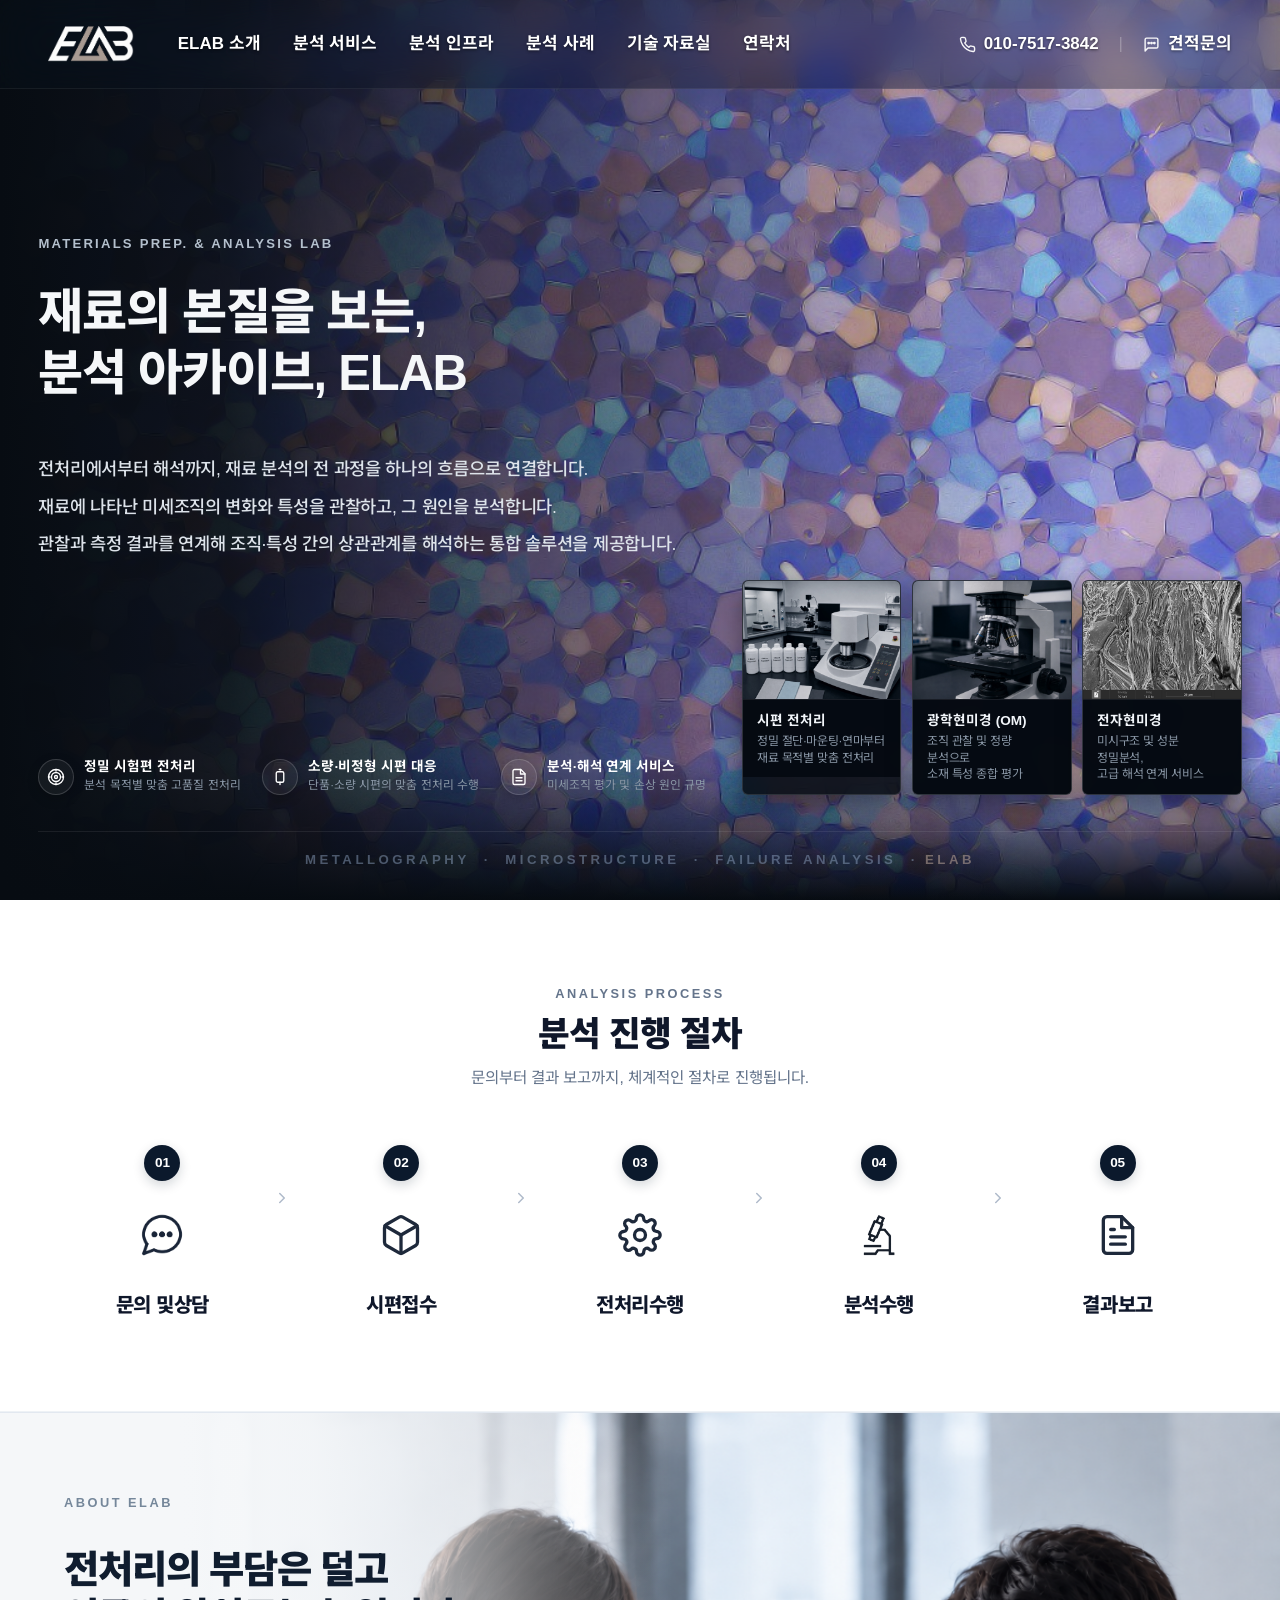
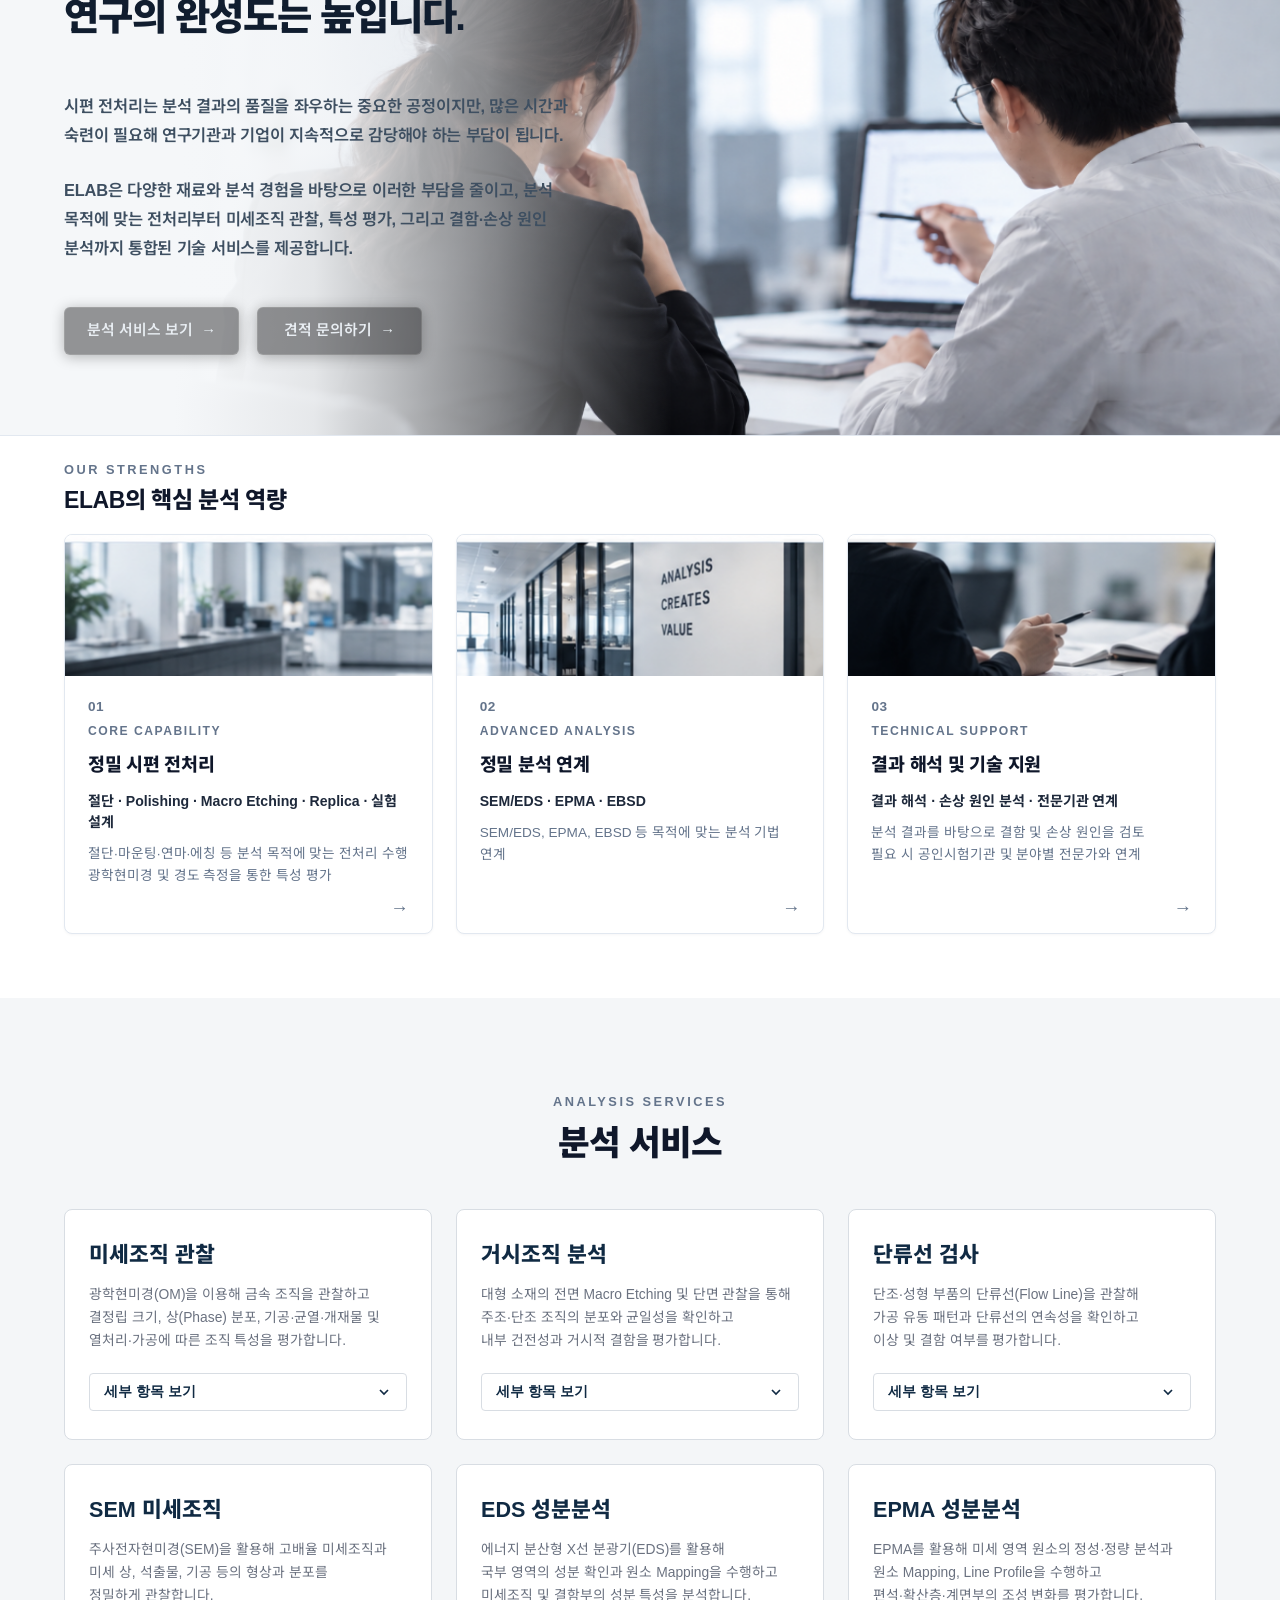
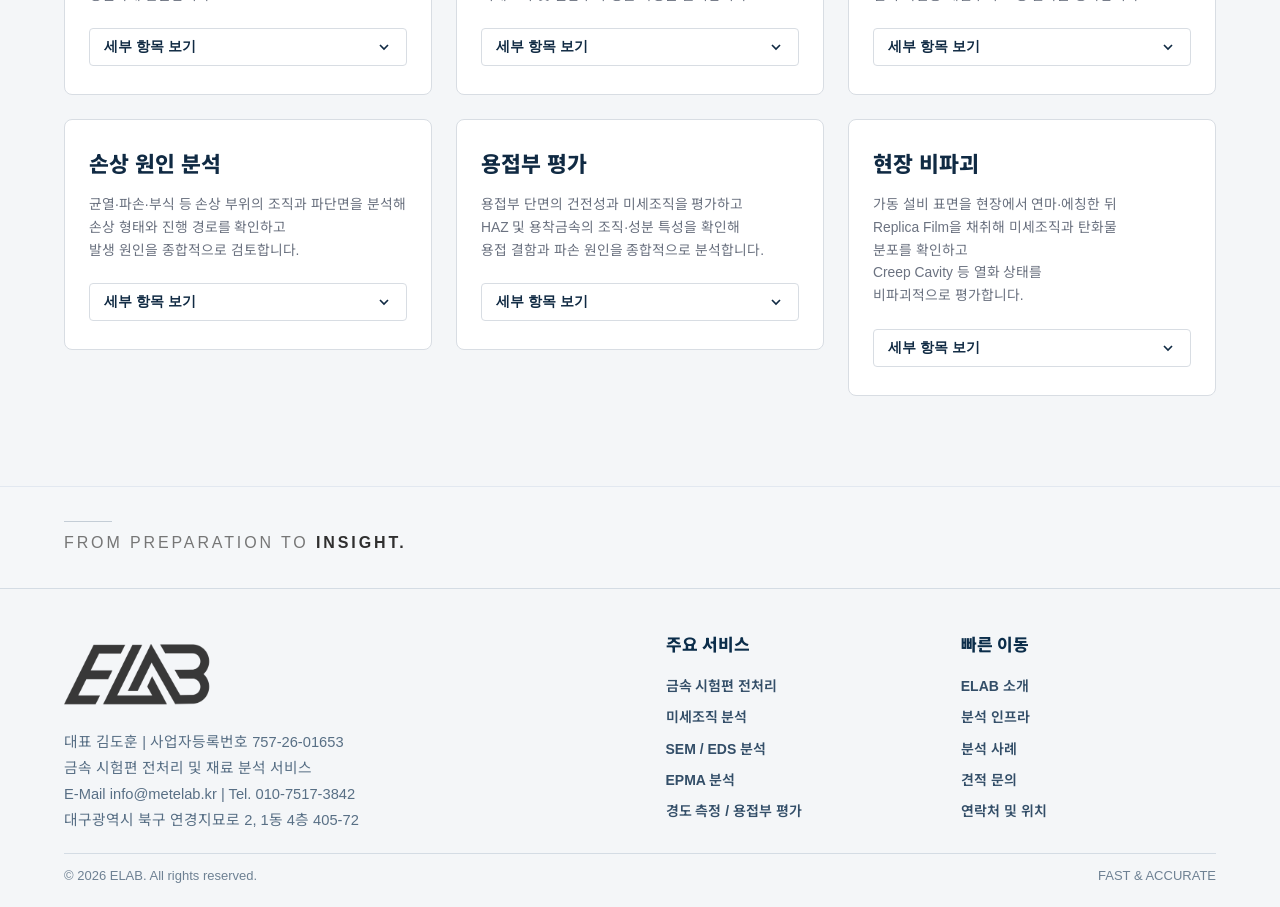
==== commit 6ae5d940: "Add files via upload" ====
--- a/index.html
+++ b/index.html
@@ -15,8 +15,11 @@
   <link rel="icon" type="image/png" href="images/favicon.png">
   <link rel="preconnect" href="https://fonts.googleapis.com">
   <link rel="preconnect" href="https://fonts.gstatic.com" crossorigin>
+  <link rel="preconnect" href="https://cdn.jsdelivr.net">
+  <link href="https://cdn.jsdelivr.net/gh/sun-typeface/SUIT@2/fonts/variable/woff2/SUIT-Variable.css" rel="stylesheet">
+  <link href="https://cdn.jsdelivr.net/gh/sun-typeface/SUIT/fonts/static/woff2/SUIT.css" rel="stylesheet">
   <link href="https://fonts.googleapis.com/css2?family=Inter:wght@400;500;600;700;800;900&family=Noto+Sans+KR:wght@400;500;700;800;900&display=swap" rel="stylesheet">
-  <link rel="stylesheet" href="style.css">
+  <link rel="stylesheet" href="style.css?v=service_desc_v33">
 </head>
 <body>
 
@@ -26,8 +29,7 @@
   <header class="header" id="header">
     <div class="container header-container">
       <a href="index.html" class="logo">
-        <img src="images/elab-logo-white.png" alt="ELAB" class="logo-img" onerror="this.src='images/elab-logo-header.png';">
-        <span class="logo-sub">Metal Prep. &amp; Analysis</span>
+        <img src="images/elab-logo-white.png" alt="ELAB" class="logo-img">
       </a>
 
       <nav class="nav-menu">
@@ -41,20 +43,23 @@
 
       <div class="header-contact">
         <a href="tel:010-7517-3842" class="header-contact-item">
-          <svg class="header-contact-icon" width="14" height="14" viewBox="0 0 24 24" fill="none" stroke="currentColor" stroke-width="2" stroke-linecap="round" stroke-linejoin="round"><path d="M22 16.92v3a2 2 0 0 1-2.18 2 19.79 19.79 0 0 1-8.63-3.07 19.5 19.5 0 0 1-6-6 19.79 19.79 0 0 1-3.07-8.67A2 2 0 0 1 4.11 2h3a2 2 0 0 1 2 1.72 12.84 12.84 0 0 0 .7 2.81 2 2 0 0 1-.45 2.11L8.09 9.91a16 16 0 0 0 6 6l1.27-1.27a2 2 0 0 1 2.11-.45 12.84 12.84 0 0 0 2.81.7A2 2 0 0 1 22 16.92z"/></svg>
+          <svg class="header-contact-icon" width="17" height="17" viewBox="0 0 24 24" fill="none" stroke="currentColor" stroke-width="2" stroke-linecap="round" stroke-linejoin="round"><path d="M22 16.92v3a2 2 0 0 1-2.18 2 19.79 19.79 0 0 1-8.63-3.07 19.5 19.5 0 0 1-6-6 19.79 19.79 0 0 1-3.07-8.67A2 2 0 0 1 4.11 2h3a2 2 0 0 1 2 1.72 12.84 12.84 0 0 0 .7 2.81 2 2 0 0 1-.45 2.11L8.09 9.91a16 16 0 0 0 6 6l1.27-1.27a2 2 0 0 1 2.11-.45 12.84 12.84 0 0 0 2.81.7A2 2 0 0 1 22 16.92z"/></svg>
           <span>010-7517-3842</span>
         </a>
         <span class="header-contact-sep">|</span>
         <a href="estimate.html" class="header-contact-item header-contact-link">
-          <svg class="header-contact-icon" width="14" height="14" viewBox="0 0 24 24" fill="none" stroke="currentColor" stroke-width="2" stroke-linecap="round" stroke-linejoin="round"><rect x="2" y="4" width="20" height="16" rx="2"/><path d="m22 7-8.97 5.7a1.94 1.94 0 0 1-2.06 0L2 7"/></svg>
-          <span>문의하기</span>
+          <svg class="header-contact-icon" width="17" height="17" viewBox="0 0 24 24" fill="none" stroke="currentColor" stroke-width="2" stroke-linecap="round" stroke-linejoin="round"><path d="M21 15a2 2 0 0 1-2 2H7l-4 4V5a2 2 0 0 1 2-2h14a2 2 0 0 1 2 2z"/><circle cx="8" cy="10" r="1" fill="currentColor"/><circle cx="12" cy="10" r="1" fill="currentColor"/><circle cx="16" cy="10" r="1" fill="currentColor"/></svg>
+          <span>견적문의</span>
         </a>
       </div>
 
       <div class="header-actions">
         <button class="mobile-nav-toggle" id="mobileNavToggle" aria-label="메뉴 열기">
-          <svg width="24" height="24" viewBox="0 0 24 24" fill="none" stroke="currentColor" stroke-width="2">
+          <svg class="icon-hamburger" width="24" height="24" viewBox="0 0 24 24" fill="none" stroke="currentColor" stroke-width="2.2" stroke-linecap="round" stroke-linejoin="round">
             <line x1="3" y1="12" x2="21" y2="12"/><line x1="3" y1="6" x2="21" y2="6"/><line x1="3" y1="18" x2="21" y2="18"/>
+          </svg>
+          <svg class="icon-close" width="24" height="24" viewBox="0 0 24 24" fill="none" stroke="currentColor" stroke-width="2.2" stroke-linecap="round" stroke-linejoin="round">
+            <line x1="18" y1="6" x2="6" y2="18"/><line x1="6" y1="6" x2="18" y2="18"/>
           </svg>
         </button>
       </div>
@@ -98,26 +103,17 @@
       <div class="hero-container-grid">
         <!-- Left Column: Preserved Content -->
         <div class="hero-content">
-          <div class="hero-highlight">
-            재료분석 분야에서는 분석 신뢰도는 전처리 완성도에서 시작됩니다.
-          </div>
-          <h1 class="hero-title">
-            전처리의 부담은 덜고<br>
-            <span>연구의 완성도는 높입니다.</span>
-          </h1>
-          <p class="hero-description">
-            시편 전처리는 분석 결과의 품질을 좌우하는 중요한 공정이지만,<br>
-            많은 시간과 숙련이 필요해 연구기관과 기업이 지속적으로 감당해야 하는 부담이 됩니다.
-          </p>
-          <p class="hero-description">
-            ELAB은 다양한 재료와 분석 경험을 바탕으로 이러한 부담을 줄이고,<br>
-            분석 목적에 맞는 전처리부터 미세조직 관찰, 특성 평가 및 결함·손상 원인 분석까지<br>
-            통합된 기술 서비스를 제공합니다.
-          </p>
-
-          <div class="hero-actions">
-            <a href="#services" class="hero-btn hero-btn-secondary">분석 서비스 보기 <span class="hero-btn-arrow">→</span></a>
-            <a href="estimate.html" class="hero-btn hero-btn-primary">견적 문의하기 <span class="hero-btn-arrow">→</span></a>
+          <div class="hero-text-block">
+            <div class="hero-eyebrow">MATERIALS PREP. &amp; ANALYSIS LAB</div>
+            <h1 class="hero-title">
+              재료의 본질을 보는,<br>
+              분석 아카이브, ELAB
+            </h1>
+            <div class="hero-description">
+              <p class="hero-desc-line">전처리에서부터 해석까지, 재료 분석의 전 과정을<br class="mobile-br"> 하나의 흐름으로 연결합니다.</p>
+              <p class="hero-desc-line">재료에 나타난 미세조직의 변화와 특성을 관찰하고,<br class="mobile-br"> 그 원인을 분석합니다.</p>
+              <p class="hero-desc-line">관찰과 측정 결과를 연계해 조직·특성 간의 상관관계를<br class="mobile-br"> 해석하는 통합 솔루션을 제공합니다.</p>
+            </div>
           </div>
 
           <!-- Feature Items Row (ELAB Technical Capabilities with 2-tier layout) -->
@@ -177,7 +173,7 @@
               <div class="hero-card-sub">정밀 절단·마운팅·연마부터<br>재료 목적별 맞춤 전처리</div>
             </div>
           </div>
-          <div class="hero-card-item">
+          <div class="hero-card-item no-lightbox">
             <div class="hero-card-img-box">
               <img src="images/card_om_microstructure.jpg" alt="광학현미경 (OM)">
             </div>
@@ -186,7 +182,7 @@
               <div class="hero-card-sub">조직 관찰 및 정량 분석으로<br>소재 특성 종합 평가</div>
             </div>
           </div>
-          <div class="hero-card-item">
+          <div class="hero-card-item no-lightbox">
             <div class="hero-card-img-box">
               <img src="images/card_sem_fracture.jpg" alt="전자현미경">
             </div>
@@ -201,11 +197,7 @@
       <!-- Bottom Ticker Bar -->
       <div class="hero-ticker-container">
         <div class="hero-ticker-text">
-          <span class="ticker-tech">METALLOGRAPHY &nbsp;·&nbsp; MICROSTRUCTURE &nbsp;·&nbsp; FAILURE ANALYSIS</span>
-          <div class="ticker-brand-group">
-            <span class="ticker-slogan">FAST &amp; ACCURATE</span>
-            <span class="ticker-brand">ELAB</span>
-          </div>
+          <span class="ticker-tech">METALLOGRAPHY &nbsp;·&nbsp; MICROSTRUCTURE &nbsp;·&nbsp; FAILURE ANALYSIS &nbsp;·&nbsp;</span><span class="ticker-brand">ELAB</span>
         </div>
       </div>
     </div>
@@ -216,68 +208,208 @@
        ============================================================ -->
   <section class="process" id="process">
     <div class="container">
-      <div class="text-center">
-        <div class="section-tag">ANALYSIS PROCESS</div>
-        <h2 class="section-title">분석 진행 절차</h2>
-        <p class="section-desc">문의부터 결과 보고까지 간단한 5단계로 진행됩니다.</p>
-      </div>
-
-      <div class="process-steps">
-        <div class="process-step reveal-on-scroll delay-1">
-          <div class="process-step-num">1</div>
-          <div class="process-step-title">문의 및 상담</div>
-          <div class="process-step-desc">분석 목적과 시편 정보 공유</div>
-        </div>
-        <div class="process-step reveal-on-scroll delay-2">
-          <div class="process-step-num">2</div>
-          <div class="process-step-title">시편 접수</div>
-          <div class="process-step-desc"></div>
-        </div>
-        <div class="process-step reveal-on-scroll delay-3">
-          <div class="process-step-num">3</div>
-          <div class="process-step-title">전처리 수행</div>
-          <div class="process-step-desc">분석 목적에 맞는 실험 설계 및<br>절단·연마·에칭 전처리 수행</div>
-        </div>
-        <div class="process-step reveal-on-scroll delay-4">
-          <div class="process-step-num">4</div>
-          <div class="process-step-title">분석 수행</div>
-          <div class="process-step-desc">미세조직 관찰, Fractography, <br>FE-SEM 분석 등</div>
-        </div>
-        <div class="process-step reveal-on-scroll delay-5">
-          <div class="process-step-num">5</div>
-          <div class="process-step-title">결과 보고</div>
-          <div class="process-step-desc"></div>
+      <div class="process-header-wrap">
+        <div class="process-header-main">
+          <div class="section-tag-modern">ANALYSIS PROCESS</div>
+          <h2 class="section-title-modern">분석 진행 절차</h2>
+          <p class="section-desc-modern">문의부터 결과 보고까지, 체계적인 절차로 진행됩니다.</p>
+        </div>
+      </div>
+
+      <div class="process-flow-row">
+        <!-- Step 01 -->
+        <div class="process-flow-step">
+          <div class="process-flow-badge">01</div>
+          <div class="process-flow-icon">
+            <img src="images/icon_process_01.png" alt="문의 및 상담" class="process-flow-icon-img" width="44" height="44">
+          </div>
+          <h3 class="process-flow-title">문의 및<br class="process-mob-br">상담</h3>
+        </div>
+
+        <div class="process-flow-arrow">
+          <svg width="18" height="18" viewBox="0 0 24 24" fill="none" stroke="currentColor" stroke-width="2" stroke-linecap="round" stroke-linejoin="round">
+            <polyline points="9 18 15 12 9 6"/>
+          </svg>
+        </div>
+
+        <!-- Step 02 -->
+        <div class="process-flow-step">
+          <div class="process-flow-badge">02</div>
+          <div class="process-flow-icon">
+            <svg width="44" height="44" viewBox="0 0 24 24" fill="none" stroke="currentColor" stroke-width="1.8" stroke-linecap="round" stroke-linejoin="round">
+              <path d="M21 16V8a2 2 0 0 0-1-1.73l-7-4a2 2 0 0 0-2 0l-7 4A2 2 0 0 0 3 8v8a2 2 0 0 0 1 1.73l7 4a2 2 0 0 0 2 0l7-4A2 2 0 0 0 21 16z"/>
+              <polyline points="3.27 6.96 12 12.01 20.73 6.96"/>
+              <line x1="12" y1="22.08" x2="12" y2="12"/>
+            </svg>
+          </div>
+          <h3 class="process-flow-title">시편<br class="process-mob-br">접수</h3>
+        </div>
+
+        <div class="process-flow-arrow">
+          <svg width="18" height="18" viewBox="0 0 24 24" fill="none" stroke="currentColor" stroke-width="2" stroke-linecap="round" stroke-linejoin="round">
+            <polyline points="9 18 15 12 9 6"/>
+          </svg>
+        </div>
+
+        <!-- Step 03 -->
+        <div class="process-flow-step">
+          <div class="process-flow-badge">03</div>
+          <div class="process-flow-icon">
+            <svg width="44" height="44" viewBox="0 0 24 24" fill="none" stroke="currentColor" stroke-width="1.8" stroke-linecap="round" stroke-linejoin="round">
+              <circle cx="12" cy="12" r="3"/>
+              <path d="M19.4 15a1.65 1.65 0 0 0 .33 1.82l.06.06a2 2 0 0 1 0 2.83 2 2 0 0 1-2.83 0l-.06-.06a1.65 1.65 0 0 0-1.82-.33 1.65 1.65 0 0 0-1 1.51V21a2 2 0 0 1-2 2 2 2 0 0 1-2-2v-.09A1.65 1.65 0 0 0 9 19.4a1.65 1.65 0 0 0-1.82.33l-.06.06a2 2 0 0 1-2.83 0 2 2 0 0 1 0-2.83l.06-.06a1.65 1.65 0 0 0 .33-1.82 1.65 1.65 0 0 0-1.51-1H3a2 2 0 0 1-2-2 2 2 0 0 1 2-2h.09A1.65 1.65 0 0 0 4.6 9a1.65 1.65 0 0 0-.33-1.82l-.06-.06a2 2 0 0 1 0-2.83 2 2 0 0 1 2.83 0l.06.06a1.65 1.65 0 0 0 1.82.33H9a1.65 1.65 0 0 0 1-1.51V3a2 2 0 0 1 2-2 2 2 0 0 1 2 2v.09a1.65 1.65 0 0 0 1 1.51 1.65 1.65 0 0 0 1.82-.33l.06-.06a2 2 0 0 1 2.83 0 2 2 0 0 1 0 2.83l-.06.06a1.65 1.65 0 0 0-.33 1.82V9a1.65 1.65 0 0 0 1.51 1H21a2 2 0 0 1 2 2 2 2 0 0 1-2 2h-.09a1.65 1.65 0 0 0-1.51 1z"/>
+            </svg>
+          </div>
+          <h3 class="process-flow-title">전처리<br class="process-mob-br">수행</h3>
+        </div>
+
+        <div class="process-flow-arrow">
+          <svg width="18" height="18" viewBox="0 0 24 24" fill="none" stroke="currentColor" stroke-width="2" stroke-linecap="round" stroke-linejoin="round">
+            <polyline points="9 18 15 12 9 6"/>
+          </svg>
+        </div>
+
+        <!-- Step 04 -->
+        <div class="process-flow-step">
+          <div class="process-flow-badge">04</div>
+          <div class="process-flow-icon">
+            <img src="images/icon_process_04.png" alt="분석 수행" class="process-flow-icon-img" width="44" height="44">
+          </div>
+          <h3 class="process-flow-title">분석<br class="process-mob-br">수행</h3>
+        </div>
+
+        <div class="process-flow-arrow">
+          <svg width="18" height="18" viewBox="0 0 24 24" fill="none" stroke="currentColor" stroke-width="2" stroke-linecap="round" stroke-linejoin="round">
+            <polyline points="9 18 15 12 9 6"/>
+          </svg>
+        </div>
+
+        <!-- Step 05 -->
+        <div class="process-flow-step">
+          <div class="process-flow-badge">05</div>
+          <div class="process-flow-icon">
+            <svg width="44" height="44" viewBox="0 0 24 24" fill="none" stroke="currentColor" stroke-width="1.8" stroke-linecap="round" stroke-linejoin="round">
+              <path d="M14 2H6a2 2 0 0 0-2 2v16a2 2 0 0 0 2 2h12a2 2 0 0 0 2-2V8z"/>
+              <polyline points="14 2 14 8 20 8"/>
+              <line x1="16" y1="13" x2="8" y2="13"/>
+              <line x1="16" y1="17" x2="8" y2="17"/>
+              <polyline points="10 9 9 9 8 9"/>
+            </svg>
+          </div>
+          <h3 class="process-flow-title">결과<br class="process-mob-br">보고</h3>
         </div>
       </div>
     </div>
   </section>
 
   <!-- ============================================================
-       3. ELAB 소개 (About)
+       3. ELAB 소개 (About ELAB - Panoramic Showcase)
        ============================================================ -->
-  <section class="about" id="about">
+  <section class="about-panoramic-section" id="about">
+    <div class="about-panoramic-bg">
+      <img src="images/about_lab_consult.png?v=1" alt="ELAB 재료 분석 전문가 회의 및 분석 결과 검토" class="about-panoramic-img">
+      <div class="about-panoramic-fade"></div>
+    </div>
+
+    <div class="container about-panoramic-container">
+      <div class="about-panoramic-content">
+        <div class="about-section-label">ABOUT ELAB</div>
+        <h2 class="about-panoramic-title">
+          전처리의 부담은 덜고<br>
+          연구의 완성도는 높입니다.
+        </h2>
+        <div class="about-panoramic-desc">
+          <p class="about-desc-p">시편 전처리는 분석 결과의 품질을 좌우하는 중요한 공정이지만, 많은 시간과 숙련이 필요해 연구기관과 기업이 지속적으로 감당해야 하는 부담이 됩니다.</p>
+          <p class="about-desc-p">ELAB은 다양한 재료와 분석 경험을 바탕으로 이러한 부담을 줄이고, 분석 목적에 맞는 전처리부터 미세조직 관찰, 특성 평가, 그리고 결함·손상 원인 분석까지 통합된 기술 서비스를 제공합니다.</p>
+        </div>
+        <div class="about-actions">
+          <a href="#services" class="about-btn about-btn-primary">
+            <span>분석 서비스 보기</span>
+            <span class="about-btn-arrow">→</span>
+          </a>
+          <a href="estimate.html" class="about-btn about-btn-secondary">
+            <span>견적 문의하기</span>
+            <span class="about-btn-arrow">→</span>
+          </a>
+        </div>
+      </div>
+    </div>
+  </section>
+
+  <!-- ============================================================
+       4. 차별화된 가치 (OUR STRENGTHS)
+       ============================================================ -->
+  <section class="strengths-section" id="strengths">
+    <span id="infrastructure" style="position:relative;top:-90px;display:block;visibility:hidden;"></span>
     <div class="container">
-      <div class="about-grid">
-        <div class="about-image-wrapper">
-          <img src="images/specimen-preparation.jpg" alt="ELAB 연구진 미세조직 분석 및 기술 상담" class="about-img">
-        </div>
-
-        <div class="about-content-wrapper">
-          <div class="section-tag">About ELAB</div>
-          <h2 class="section-title">
-            다양한 재료에 대한 경험을 바탕으로,<br>재료의 특성에 맞게 분석합니다.
-          </h2>
-          <div class="about-text-content">
-            <p>
-              ELAB은 시험편 전처리와 미세조직 분석을 전문으로 하는 기술 서비스 기업입니다.<br>
-              시료의 재질, 형상과 분석 목적에 따라 적합한 전처리 조건을 설계하며,<br>
-              단순한 시험편 제작에 그치지 않고 분석까지 통합적으로 제공합니다.
+      <div class="strengths-header">
+        <div class="section-tag-modern">OUR STRENGTHS</div>
+        <h2 class="section-title-modern">ELAB의 핵심 분석 역량</h2>
+      </div>
+
+      <div class="strengths-card-grid">
+        <!-- Card 01 -->
+        <div class="strength-card">
+          <div class="strength-card-thumb">
+            <img src="images/02_strength_preparation.png" alt="정밀 시편 전처리" class="strength-card-img">
+          </div>
+          <div class="strength-card-content">
+            <div class="strength-card-num">01</div>
+            <div class="strength-card-tag">CORE CAPABILITY</div>
+            <h3 class="strength-card-title">정밀 시편 전처리</h3>
+            <div class="strength-card-highlight">
+              절단 · Polishing · Macro Etching · Replica · 실험 설계
+            </div>
+            <p class="strength-card-desc">
+              절단·마운팅·연마·에칭 등 분석 목적에 맞는 전처리 수행<br>
+              광학현미경 및 경도 측정을 통한 특성 평가
             </p>
-            <p style="margin-top:14px;">
-              소량·비정형 시편, 대형 Ingot, 현장 설비 등 다양한 시료에 대응하며,<br>
-              기초 조직 관찰부터 특성 평가, 열처리 건전성 평가, 용접성 평가,<br>
-              손상 원인 규명까지 분석 목적에 맞는 기술적 지원을 제공합니다.
+            <div class="strength-card-footer">
+              <span class="strength-card-arrow">→</span>
+            </div>
+          </div>
+        </div>
+
+        <!-- Card 02 -->
+        <div class="strength-card">
+          <div class="strength-card-thumb">
+            <img src="images/03_strength_infrastructure.png" alt="정밀 분석 연계" class="strength-card-img">
+          </div>
+          <div class="strength-card-content">
+            <div class="strength-card-num">02</div>
+            <div class="strength-card-tag">ADVANCED ANALYSIS</div>
+            <h3 class="strength-card-title">정밀 분석 연계</h3>
+            <div class="strength-card-highlight">
+              SEM/EDS · EPMA · EBSD
+            </div>
+            <p class="strength-card-desc">
+              SEM/EDS, EPMA, EBSD 등 목적에 맞는 분석 기법 연계
             </p>
+            <div class="strength-card-footer">
+              <span class="strength-card-arrow">→</span>
+            </div>
+          </div>
+        </div>
+
+        <!-- Card 03 -->
+        <div class="strength-card">
+          <div class="strength-card-thumb">
+            <img src="images/04_strength_interpretation.png" alt="결과 해석 및 기술 지원" class="strength-card-img">
+          </div>
+          <div class="strength-card-content">
+            <div class="strength-card-num">03</div>
+            <div class="strength-card-tag">TECHNICAL SUPPORT</div>
+            <h3 class="strength-card-title">결과 해석 및 기술 지원</h3>
+            <div class="strength-card-highlight">
+              결과 해석 · 손상 원인 분석 · 전문기관 연계
+            </div>
+            <p class="strength-card-desc">
+              분석 결과를 바탕으로 결함 및 손상 원인을 검토<br>
+              필요 시 공인시험기관 및 분야별 전문가와 연계
+            </p>
+            <div class="strength-card-footer">
+              <span class="strength-card-arrow">→</span>
+            </div>
           </div>
         </div>
       </div>
@@ -285,16 +417,39 @@
   </section>
 
   <!-- ============================================================
-       4. 분석 서비스 (9개 아코디언 카드)
+       5. 분석 서비스 (9개 아코디언 카드)
        ============================================================ -->
   <section class="services" id="services">
     <div class="container">
       <div class="text-center">
-        <div class="section-tag">Analysis Services</div>
-        <h2 class="section-title">분석 서비스</h2>
-        <p class="section-desc">
-          분석 목적과 재료 특성에 맞춰 전처리부터 결과 해석까지 기술 서비스를 제공합니다.
-        </p>
+        <div class="section-tag-modern">ANALYSIS SERVICES</div>
+        <h2 class="section-title-modern">분석 서비스</h2>
+      </div>
+
+      <!-- 모바일 전용: 단일 분석 사례 바로가기 카드 (Desktop: hidden, Mobile: visible) -->
+      <div class="services-mobile-only">
+        <div class="services-mobile-card">
+          <div class="services-mobile-badge">
+            <svg width="15" height="15" viewBox="0 0 24 24" fill="none" stroke="currentColor" stroke-width="2.2" stroke-linecap="round" stroke-linejoin="round">
+              <path d="M14 2H6a2 2 0 0 0-2 2v16a2 2 0 0 0 2 2h12a2 2 0 0 0 2-2V8z"></path>
+              <polyline points="14 2 14 8 20 8"></polyline>
+              <line x1="16" y1="13" x2="8" y2="13"></line>
+              <line x1="16" y1="17" x2="8" y2="17"></line>
+            </svg>
+            <span>분석 서비스 &amp; 기술 사례</span>
+          </div>
+          <h3 class="services-mobile-title">분석 사례 및 기술 포트폴리오</h3>
+          <p class="services-mobile-desc">
+            미세조직 관찰, SEM·EDS, 손상 원인 분석 등<br>
+            ELAB이 수행한 실제 기술 분석 사례를 확인해보세요.
+          </p>
+          <a href="cases.html" class="services-mobile-btn">
+            <span>분석 사례 보기</span>
+            <svg width="15" height="15" viewBox="0 0 24 24" fill="none" stroke="currentColor" stroke-width="2.5" stroke-linecap="round" stroke-linejoin="round">
+              <polyline points="9 18 15 12 9 6"></polyline>
+            </svg>
+          </a>
+        </div>
       </div>
 
       <div class="services-grid" style="margin-top:44px;">
@@ -303,7 +458,9 @@
         <div class="service-card">
           <h3 class="service-title"><a href="cases.html#micro" class="service-title-link">미세조직 관찰</a></h3>
           <p class="service-desc">
-            광학현미경(OM)을 이용한 금속 조직 관찰을 통해 결정립 크기, 상(Phase) 분포, 기공·균열·개재물 및 열처리·가공 조직의 특성을 평가합니다.
+            광학현미경(OM)을 이용해 금속 조직을 관찰하고<br class="service-desc-br">
+            결정립 크기, 상(Phase) 분포, 기공·균열·개재물 및<br class="service-desc-br">
+            열처리·가공에 따른 조직 특성을 평가합니다.
           </p>
           <button class="service-accordion-btn" aria-expanded="false">
             <span class="accordion-label">세부 항목 보기</span>
@@ -323,7 +480,9 @@
         <div class="service-card">
           <h3 class="service-title"><a href="cases.html#macro" class="service-title-link">거시조직 분석</a></h3>
           <p class="service-desc">
-            대형 소재의 전면 Macro Etching 및 단면 거시조직 관찰을 통해 주조·단조 조직 상태와 내부 건전성을 종합적으로 평가합니다.
+            대형 소재의 전면 Macro Etching 및 단면 관찰을 통해<br class="service-desc-br">
+            주조·단조 조직의 분포와 균일성을 확인하고<br class="service-desc-br">
+            내부 건전성과 거시적 결함을 평가합니다.
           </p>
           <button class="service-accordion-btn" aria-expanded="false">
             <span class="accordion-label">세부 항목 보기</span>
@@ -343,7 +502,9 @@
         <div class="service-card">
           <h3 class="service-title"><a href="cases.html#flowline" class="service-title-link">단류선 검사</a></h3>
           <p class="service-desc">
-            단조 및 성형 부품의 단면 금속 단류선(Flow Line)을 관찰하여 가공 유동 패턴과 단류선의 연속성 및 이상 여부를 평가합니다.
+            단조·성형 부품의 단류선(Flow Line)을 관찰해<br class="service-desc-br">
+            가공 유동 패턴과 단류선의 연속성을 확인하고<br class="service-desc-br">
+            이상 및 결함 여부를 평가합니다.
           </p>
           <button class="service-accordion-btn" aria-expanded="false">
             <span class="accordion-label">세부 항목 보기</span>
@@ -363,7 +524,9 @@
         <div class="service-card">
           <h3 class="service-title"><a href="cases.html#sem-micro" class="service-title-link">SEM 미세조직</a></h3>
           <p class="service-desc">
-            주사전자현미경(SEM)을 활용하여 고배율 미세조직과 미세 상, 석출물 및 기공 등의 형상과 분포를 정밀하게 관찰합니다.
+            주사전자현미경(SEM)을 활용해 고배율 미세조직과<br class="service-desc-br">
+            미세 상, 석출물, 기공 등의 형상과 분포를<br class="service-desc-br">
+            정밀하게 관찰합니다.
           </p>
           <button class="service-accordion-btn" aria-expanded="false">
             <span class="accordion-label">세부 항목 보기</span>
@@ -383,7 +546,9 @@
         <div class="service-card">
           <h3 class="service-title"><a href="cases.html#sem-eds" class="service-title-link">EDS 성분분석</a></h3>
           <p class="service-desc">
-            에너지 분산형 X선 분광기(EDS)를 활용하여 국부 영역의 성분 확인과 원소 Mapping을 수행하고, 미세조직 및 결함부의 성분 특성을 분석합니다.
+            에너지 분산형 X선 분광기(EDS)를 활용해<br class="service-desc-br">
+            국부 영역의 성분 확인과 원소 Mapping을 수행하고<br class="service-desc-br">
+            미세조직 및 결함부의 성분 특성을 분석합니다.
           </p>
           <button class="service-accordion-btn" aria-expanded="false">
             <span class="accordion-label">세부 항목 보기</span>
@@ -403,7 +568,9 @@
         <div class="service-card">
           <h3 class="service-title"><a href="cases.html#epma" class="service-title-link">EPMA 성분분석</a></h3>
           <p class="service-desc">
-            미세 영역 원소의 정성·정량 성분 분석과 원소 Mapping, Line Profile을 통해 편석, 확산층 및 계면부의 조성 변화를 정밀하게 평가합니다.
+            EPMA를 활용해 미세 영역 원소의 정성·정량 분석과<br class="service-desc-br">
+            원소 Mapping, Line Profile을 수행하고<br class="service-desc-br">
+            편석·확산층·계면부의 조성 변화를 평가합니다.
           </p>
           <button class="service-accordion-btn" aria-expanded="false">
             <span class="accordion-label">세부 항목 보기</span>
@@ -423,7 +590,9 @@
         <div class="service-card">
           <h3 class="service-title"><a href="cases.html#damage" class="service-title-link">손상 원인 분석</a></h3>
           <p class="service-desc">
-            균열, 파손, 부식 등 손상 부위의 조직 및 파단면 분석을 통해 손상 형태와 진행 경로를 확인하고 원인을 종합적으로 검토합니다.
+            균열·파손·부식 등 손상 부위의 조직과 파단면을 분석해<br class="service-desc-br">
+            손상 형태와 진행 경로를 확인하고<br class="service-desc-br">
+            발생 원인을 종합적으로 검토합니다.
           </p>
           <button class="service-accordion-btn" aria-expanded="false">
             <span class="accordion-label">세부 항목 보기</span>
@@ -444,7 +613,9 @@
         <div class="service-card">
           <h3 class="service-title"><a href="cases.html#welding" class="service-title-link">용접부 평가</a></h3>
           <p class="service-desc">
-            용접부 단면의 건전성과 미세조직을 평가하고, HAZ 및 용착금속의 조직·성분 특성과 용접 결함 및 파손 원인을 종합적으로 분석합니다.
+            용접부 단면의 건전성과 미세조직을 평가하고<br class="service-desc-br">
+            HAZ 및 용착금속의 조직·성분 특성을 확인해<br class="service-desc-br">
+            용접 결함과 파손 원인을 종합적으로 분석합니다.
           </p>
           <button class="service-accordion-btn" aria-expanded="false">
             <span class="accordion-label">세부 항목 보기</span>
@@ -464,7 +635,9 @@
         <div class="service-card">
           <h3 class="service-title"><a href="cases.html#replica" class="service-title-link">현장 비파괴</a></h3>
           <p class="service-desc">
-            가동 설비의 표면을 현장에서 연마·에칭한 후 Replica Film을 채취하여 미세조직과 탄화물 분포, Creep Cavity 등 열화 상태를 비파괴적으로 평가합니다.
+            가동 설비 표면을 현장에서 연마·에칭한 뒤<br class="service-desc-br">
+            Replica Film을 채취해 미세조직과 탄화물 분포를 확인하고<br class="service-desc-br">
+            Creep Cavity 등 열화 상태를 비파괴적으로 평가합니다.
           </p>
           <button class="service-accordion-btn" aria-expanded="false">
             <span class="accordion-label">세부 항목 보기</span>
@@ -484,62 +657,16 @@
     </div>
   </section>
 
+
   <!-- ============================================================
-       5. 분석 인프라 및 기술 지원 체계 (Open 3-Column Technical System)
+       Closing Brand Band (FROM PREPARATION TO INSIGHT.)
        ============================================================ -->
-  <section class="infrastructure" id="infrastructure">
+  <section class="brand-slogan-band" id="slogan-quote">
     <div class="container">
-      <div class="text-center">
-        <div class="section-tag tag-light">ANALYSIS INFRASTRUCTURE</div>
-        <h2 class="section-title title-white">분석 인프라 및 기술 지원 체계</h2>
-        <p class="section-desc desc-white">
-         분석 목적에 따라 정밀 분석기관과 분야별 전문가를 연계하여 필요한 분석과 해석을 통합적으로 지원합니다.
-        </p>
-      </div>
-
-      <!-- Clean Open 3-Column Layout -->
-      <div class="infra-open-grid">
-
-        <!-- Column 1: CORE CAPABILITY -->
-        <div class="infra-column">
-          <span class="infra-col-label">CORE CAPABILITY</span>
-          <h3 class="infra-column-title">정밀 전처리 및 기본 분석</h3>
-          <div class="infra-divider"></div>
-          <div class="infra-col-content">
-            시험편 전처리 · 광학현미경 · 경도 측정<br>Macro Etching · Replica
-          </div>
-          <p class="infra-col-desc">
-                     </p>
-        </div>
-
-        <!-- Column 2: ADVANCED ANALYSIS -->
-        <div class="infra-column">
-          <span class="infra-col-label">ADVANCED ANALYSIS</span>
-          <h3 class="infra-column-title">정밀 분석 연계</h3>
-          <div class="infra-divider"></div>
-          <div class="infra-col-content">
-            SEM · EDS · EPMA · EBSD
-          </div>
-          <p class="infra-col-desc">
-            미세조직 및 성분에 대한 정밀 분석을 통해 재료 특성과 결함을 보다 세부적으로 검토합니다.
-          </p>
-        </div>
-
-        <!-- Column 3: TECHNICAL NETWORK -->
-        <div class="infra-column">
-          <span class="infra-col-label">TECHNICAL NETWORK</span>
-          <h3 class="infra-column-title">공인시험 및 전문가 협업</h3>
-          <div class="infra-divider"></div>
-          <div class="infra-col-content">
-            KOLAS 인정기관 연계 · 분야별 전문가 협업
-          </div>
-          <p class="infra-col-desc">
-            공인시험성적서 또는 심층적인 결과 해석이 필요한 경우 해당 분야의 전문기관 및 전문가와 협업합니다.
-          </p>
-        </div>
-
-      </div><!-- /.infra-open-grid -->
-
+      <div class="brand-signature-wrap">
+        <div class="brand-signature-line"></div>
+        <div class="brand-signature-text"><span class="text-mid">FROM PREPARATION TO </span><span class="text-bold">INSIGHT.</span></div>
+      </div>
     </div>
   </section>
 
@@ -556,7 +683,7 @@
           <div class="footer-company-info">
             <div class="footer-info-line">대표 김도훈 | 사업자등록번호 757-26-01653</div>
             <div class="footer-info-line">금속 시험편 전처리 및 재료 분석 서비스</div>
-            <div class="footer-info-line">E-Mail elabkdh@naver.com | Tel. 010-7517-3842</div>
+            <div class="footer-info-line">E-Mail info@metelab.kr | Tel. 010-7517-3842</div>
             <div class="footer-info-line">대구광역시 북구 연경지묘로 2, 1동 4층 405-72</div>
           </div>
         </div>
@@ -599,6 +726,6 @@
     </div>
   </div>
 
-  <script src="script.js"></script>
+  <script src="script.js?v=no_hero_lightbox_v1"></script>
 </body>
 </html>
--- a/style.css
+++ b/style.css
@@ -5,7 +5,14 @@
    Clean, precise, professional engineering aesthetic
    ========================================================================== */
 
+/* SUIT Font Family CDN (Variable & Static) */
+@import url('https://cdn.jsdelivr.net/gh/sun-typeface/SUIT@2/fonts/variable/woff2/SUIT-Variable.css');
+@import url('https://cdn.jsdelivr.net/gh/sun-typeface/SUIT/fonts/static/woff2/SUIT.css');
+
 :root {
+  /* Brand Typography */
+  --font-base: 'SUIT Variable', 'SUIT', -apple-system, BlinkMacSystemFont, 'Segoe UI', Roboto, 'Helvetica Neue', Arial, 'Noto Sans KR', sans-serif;
+
   /* Brand Palette */
   --primary-navy: #102A43;
   --primary-navy-hover: #0A1C2E;
@@ -44,7 +51,7 @@
 }
 
 body {
-  font-family: 'Pretendard', -apple-system, BlinkMacSystemFont, 'Segoe UI', Roboto, 'Helvetica Neue', Arial, 'Noto Sans KR', sans-serif;
+  font-family: var(--font-base);
   background-color: var(--bg-white);
   color: var(--text-black);
   line-height: 1.6;
@@ -194,26 +201,7 @@
 /* ==========================================================================
    Header & Navigation
    ========================================================================== */
-.header {
-  position: fixed;
-  top: 0;
-  left: 0;
-  width: 100%;
-  z-index: 1000;
-  background-color: rgba(255, 255, 255, 0.92);
-  backdrop-filter: blur(12px) saturate(180%);
-  -webkit-backdrop-filter: blur(12px) saturate(180%);
-  border-bottom: 1px solid var(--border-gray);
-  transition: background-color 0.3s ease, box-shadow 0.3s ease, border-color 0.3s ease;
-}
-
-.header.scrolled {
-  background-color: rgba(255, 255, 255, 0.88);
-  backdrop-filter: blur(16px) saturate(200%);
-  -webkit-backdrop-filter: blur(16px) saturate(200%);
-  box-shadow: 0 10px 30px rgba(7, 27, 43, 0.08);
-  border-bottom-color: rgba(16, 42, 67, 0.12);
-}
+/* (Header styles defined in Glassmorphism Header section below) */
 
 .header-container {
   display: flex;
@@ -266,7 +254,7 @@
 
 .nav-link {
   font-size: 0.9rem;
-  font-weight: 600;
+  font-weight: 700;
   color: var(--text-black);
   padding: 6px 0;
   position: relative;
@@ -422,15 +410,7 @@
 }
 
 .page-banner-tag {
-  display: inline-block;
-  padding: 4px 12px;
-  background-color: rgba(184, 170, 160, 0.2);
-  color: var(--warm-gray-accent);
-  font-size: 0.8rem;
-  font-weight: 700;
-  border-radius: var(--radius-sm);
-  margin-bottom: 12px;
-  letter-spacing: 0.5px;
+  display: none !important;
 }
 
 .page-banner-title {
@@ -440,6 +420,18 @@
   margin-bottom: 10px;
 }
 
+.page-banner:not(:has(.page-banner-desc)),
+.page-banner-compact {
+  padding: 155px 0 42px;
+  min-height: auto;
+}
+
+.page-banner:not(:has(.page-banner-desc)) .page-banner-title,
+.page-banner-compact .page-banner-title,
+.page-banner-title:last-child {
+  margin-bottom: 0;
+}
+
 .page-banner-desc {
   font-size: 1.05rem;
   color: #CBD5E1;
@@ -447,7 +439,67 @@
 }
 
 /* ==========================================================================
-   Header & Navigation (MTA-Inspired Left-Biased Header & White Logo)
+   Resources Page (Empty State Card)
+   ========================================================================== */
+.resources-main {
+  background-color: var(--light-bg);
+  padding: 80px 0;
+  min-height: 55vh;
+  display: flex;
+  align-items: center;
+}
+
+.resources-empty-card {
+  background: #ffffff;
+  border: 1px solid var(--border-gray);
+  border-radius: 16px;
+  padding: 56px 40px;
+  text-align: center;
+  max-width: 760px;
+  width: 100%;
+  margin: 0 auto;
+  box-shadow: 0 4px 20px rgba(0, 0, 0, 0.04);
+}
+
+.resources-empty-icon {
+  width: 64px;
+  height: 64px;
+  background: rgba(30, 58, 138, 0.08);
+  border-radius: 50%;
+  display: flex;
+  align-items: center;
+  justify-content: center;
+  margin: 0 auto 24px;
+  color: var(--primary-navy);
+}
+
+.resources-empty-title {
+  font-size: 1.6rem;
+  font-weight: 800;
+  color: var(--text-black);
+  margin-bottom: 14px;
+  word-break: keep-all;
+  line-height: 1.35;
+  letter-spacing: -0.02em;
+}
+
+.resources-empty-desc {
+  font-size: 0.975rem;
+  color: var(--text-muted);
+  line-height: 1.7;
+  margin-bottom: 28px;
+  word-break: keep-all;
+}
+
+.resources-empty-actions {
+  display: flex;
+  gap: 16px;
+  justify-content: center;
+  flex-wrap: wrap;
+}
+
+/* ==========================================================================
+   Header & Navigation (Full-Width Glassmorphism Header)
    ========================================================================== */
 .header {
   position: fixed;
@@ -455,20 +507,22 @@
   left: 0;
   width: 100%;
   z-index: 1000;
-  background-color: rgba(3, 20, 33, 0.88);
-  backdrop-filter: blur(16px) saturate(180%);
-  -webkit-backdrop-filter: blur(16px) saturate(180%);
-  border-bottom: 1px solid rgba(255, 255, 255, 0.08);
-  transition: background-color 0.3s ease, box-shadow 0.3s ease, border-color 0.3s ease;
+  background-color: rgba(10, 18, 26, 0.38);
+  backdrop-filter: blur(20px) brightness(1.10) saturate(130%);
+  -webkit-backdrop-filter: blur(20px) brightness(1.10) saturate(130%);
+  border-bottom: 1px solid rgba(255, 255, 255, 0.06);
+  border-radius: 0;
+  box-shadow: none;
+  transition: background-color 0.3s ease, border-color 0.3s ease;
 }
 
 body:not(:has(.hero)) .header,
 .header.scrolled {
-  background-color: rgba(3, 20, 33, 0.96);
-  backdrop-filter: blur(20px) saturate(200%);
-  -webkit-backdrop-filter: blur(20px) saturate(200%);
-  box-shadow: 0 10px 30px rgba(0, 0, 0, 0.45);
-  border-bottom-color: rgba(255, 255, 255, 0.12);
+  background-color: rgba(8, 14, 22, 0.82);
+  backdrop-filter: blur(24px) saturate(160%);
+  -webkit-backdrop-filter: blur(24px) saturate(160%);
+  border-bottom: 1px solid rgba(255, 255, 255, 0.08);
+  box-shadow: none;
 }
 
 .header-container {
@@ -477,6 +531,7 @@
   justify-content: flex-start;
   height: 88px;
   max-width: 1520px;
+  margin: 0 auto;
   padding-left: 48px;
   padding-right: 48px;
   width: 100%;
@@ -485,16 +540,14 @@
 /* Vertical Brand Block: White Logo + English Subtitle "Metal Prep. & Analysis" */
 .logo {
   display: flex;
-  flex-direction: column;
   align-items: center;
-  gap: 5px;
   text-decoration: none;
   margin-right: 44px;
   flex-shrink: 0;
 }
 
 .logo-img {
-  height: 32px;
+  height: 36px;
   width: auto;
   object-fit: contain;
   display: block;
@@ -525,19 +578,24 @@
 .nav-menu {
   display: flex;
   align-items: center;
-  gap: 36px;
+  gap: 32px;
   margin-left: 0;
   margin-right: auto;
+  height: 100%;
 }
 
 .nav-link {
-  font-size: 0.925rem;
-  font-weight: 600;
+  display: inline-flex;
+  align-items: center;
+  font-size: 1.06rem;
+  font-weight: 700;
   color: #FFFFFF;
-  padding: 6px 0;
+  line-height: 1;
+  padding: 8px 0;
   position: relative;
   transition: color 0.2s ease, opacity 0.2s ease;
   white-space: nowrap;
+  text-shadow: 0 1px 3px rgba(0, 0, 0, 0.55);
 }
 
 .nav-link:hover,
@@ -549,7 +607,7 @@
 .nav-link::after {
   content: '';
   position: absolute;
-  bottom: -2px;
+  bottom: 0;
   left: 0;
   width: 0;
   height: 2px;
@@ -566,20 +624,24 @@
 .header-contact {
   display: flex;
   align-items: center;
-  gap: 16px;
+  gap: 20px;
   margin-left: auto;
   flex-shrink: 0;
+  height: 100%;
 }
 
 .header-contact-item {
   display: inline-flex;
   align-items: center;
-  gap: 6px;
-  font-size: 0.85rem;
-  font-weight: 600;
+  gap: 8px;
+  font-size: 1.06rem;
+  font-weight: 700;
   color: #FFFFFF;
+  line-height: 1;
+  padding: 8px 0;
   text-decoration: none;
   transition: color 0.2s ease, opacity 0.2s ease;
+  text-shadow: 0 1px 3px rgba(0, 0, 0, 0.55);
 }
 
 .header-contact-item:hover {
@@ -588,13 +650,22 @@
 }
 
 .header-contact-icon {
+  width: 17px;
+  height: 17px;
   color: currentColor;
-  opacity: 0.9;
+  opacity: 0.95;
+  flex-shrink: 0;
+  display: inline-block;
+  vertical-align: middle;
 }
 
 .header-contact-sep {
-  color: rgba(255, 255, 255, 0.2);
-  font-size: 0.8rem;
+  color: rgba(255, 255, 255, 0.25);
+  font-size: 1.06rem;
+  line-height: 1;
+  display: inline-flex;
+  align-items: center;
+  user-select: none;
 }
 
 .header-actions {
@@ -608,23 +679,29 @@
    ========================================================================== */
 .hero {
   position: relative;
-  min-height: calc(100vh - 88px);
-  padding: 120px 0 36px;
-  background-color: #031421;
+  min-height: 100vh;
+  padding: clamp(100px, 11vh, 124px) 0 clamp(16px, 2vh, 24px);
+  background-color: #070c12;
   color: var(--bg-white);
   overflow: hidden;
   display: flex;
   flex-direction: column;
   justify-content: space-between;
+  box-sizing: border-box;
 }
 
 .hero > .container {
-  max-width: 1520px;
-  padding-left: 48px;
-  padding-right: 48px;
+  max-width: clamp(1440px, 86vw + 40px, 1720px);
+  padding-left: clamp(32px, 3vw, 56px);
+  padding-right: clamp(32px, 3vw, 56px);
   width: 100%;
-  margin-top: auto;
-  margin-bottom: auto;
+  margin: 0 auto;
+  display: flex;
+  flex-direction: column;
+  flex: 1;
+  justify-content: space-between;
+  box-sizing: border-box;
+  padding-bottom: 0;
 }
 
 /* Full-width main visual backdrop matching MTA reference image */
@@ -646,8 +723,8 @@
   object-fit: cover;
   object-position: center right;
   display: block;
-  filter: brightness(0.96) contrast(1.12) saturate(1.05);
-  opacity: 1;
+  filter: brightness(0.92) contrast(1.14) saturate(0.85);
+  opacity: 0.98;
 }
 
 /* High Transparency Cinematic Shading Overlay matching reference image exactly */
@@ -659,69 +736,97 @@
   height: 100%;
   background: 
     linear-gradient(90deg, 
-      #031421 0%, 
-      rgba(3, 20, 33, 0.9) 18%, 
-      rgba(3, 20, 33, 0.55) 40%, 
-      rgba(3, 20, 33, 0.15) 65%, 
+      #070c12 0%, 
+      rgba(7, 12, 18, 0.92) 18%, 
+      rgba(7, 12, 18, 0.58) 40%, 
+      rgba(7, 12, 18, 0.20) 65%, 
       transparent 85%),
     linear-gradient(180deg, 
-      rgba(3, 20, 33, 0.6) 0%, 
-      transparent 15%, 
+      transparent 0%, 
       transparent 85%, 
-      #031421 100%);
+      #070c12 100%);
 }
 
 .hero-container-grid {
   position: relative;
   z-index: 2;
   display: grid;
-  grid-template-columns: 50% 50%;
+  grid-template-columns: 56% 44%;
   gap: 0;
-  align-items: flex-end;
-  min-height: 520px;
+  align-items: stretch;
+  flex: 1;
+  min-height: 0;
 }
 
 .hero-content {
   position: relative;
   z-index: 2;
-  max-width: 720px;
+  max-width: clamp(680px, 48vw, 840px);
   padding-right: 20px;
-}
-
-/* Subtitle with Vertical Accent Line matching MTA reference */
-.hero-highlight {
-  font-size: 1.025rem;
+  display: flex;
+  flex-direction: column;
+  justify-content: space-between;
+  padding-top: clamp(108px, 10vh + 45px, 145px);
+  padding-bottom: 0;
+}
+
+.hero-text-block {
+  margin-top: 0;
+  margin-bottom: 0;
+}
+
+/* 1. Refined Eyebrow Overline (Materials Prep. & Analysis Lab) */
+.hero-eyebrow {
+  font-size: clamp(0.82rem, 0.2vw + 0.65rem, 0.94rem);
   font-weight: 600;
-  color: #69A1DA; /* Subdued industrial steel blue matching reference image 2 */
-  margin-bottom: 28px;
-  border-left: 2px solid #94A3B8; /* Muted slate gray vertical accent bar */
-  padding-left: 14px;
-  line-height: 1.6;
-  letter-spacing: -0.1px;
-}
-
+  color: #B4C0CD;
+  letter-spacing: clamp(0.16em, 0.05vw + 0.12em, 0.20em);
+  text-transform: uppercase;
+  margin-bottom: clamp(24px, 2.5vh + 6px, 32px);
+  display: block;
+  line-height: 1.4;
+}
+
+/* 2. Editorial Headline */
 .hero-title {
-  font-size: 3.5rem;
-  font-weight: 900;
-  line-height: 1.28;
-  letter-spacing: -1.2px;
-  margin-bottom: 32px;
-  color: #FFFFFF;
+  font-size: clamp(48px, 1.8vw + 26px, 62px);
+  font-weight: 800;
+  line-height: 1.24;
+  letter-spacing: -0.025em;
+  margin-bottom: 0;
+  color: #F5F7F9;
+  word-break: keep-all;
+  max-width: clamp(680px, 46vw, 840px);
 }
 
 .hero-title span {
-  color: #FFFFFF; /* Entire headline set to solid pure white as requested */
-}
-
+  color: #F5F7F9;
+}
+
+/* 3. Refined Body Copy */
 .hero-description {
-  font-size: 1.025rem;
-  color: #CBD5E1; /* Brighter crisp light-slate text color matching reference image 2 */
-  line-height: 1.95;
-  margin-bottom: 24px;
-  max-width: 660px;
-}
-
-.hero-description:last-of-type {
+  margin-top: clamp(42px, 4.5vh + 10px, 56px);
+  margin-bottom: 0;
+  max-width: clamp(680px, 46vw, 840px);
+}
+
+/* mobile-br: visible only on mobile, hidden on desktop */
+.mobile-br {
+  display: none;
+}
+
+.hero-desc-line {
+  font-size: clamp(1.10rem, 0.35vw + 0.78rem, 1.22rem);
+  font-weight: 500;
+  color: #DDE3EA;
+  line-height: 1.8;
+  letter-spacing: -0.015em;
+  margin: 0 0 6px 0;
+  word-break: keep-all;
+  white-space: nowrap;
+}
+
+.hero-desc-line:last-child {
   margin-bottom: 0;
 }
 
@@ -731,7 +836,7 @@
   align-items: center;
   gap: 16px;
   flex-wrap: wrap;
-  margin-top: 44px;
+  margin-top: 96px;
 }
 
 .hero-btn {
@@ -762,23 +867,23 @@
   transform: translateX(3px);
 }
 
-/* Dark Navy Primary Hero Button */
+/* Dark Charcoal-Navy Primary Hero Button */
 .hero-btn-secondary {
-  background-color: #173256;
-  border: 1px solid rgba(80, 140, 220, 0.4);
+  background-color: #101d2d;
+  border: 1px solid rgba(90, 135, 185, 0.35);
   color: #FFFFFF;
-  box-shadow: 0 4px 16px rgba(10, 25, 45, 0.45);
+  box-shadow: 0 4px 16px rgba(0, 0, 0, 0.45);
 }
 
 .hero-btn-secondary:hover {
-  background-color: #1E406D;
-  border-color: rgba(120, 175, 240, 0.6);
+  background-color: #17273c;
+  border-color: rgba(120, 170, 225, 0.55);
   color: #FFFFFF;
   transform: translateY(-1px);
 }
 
 .hero-btn-primary {
-  background-color: rgba(3, 20, 33, 0.7);
+  background-color: rgba(7, 12, 18, 0.75);
   border: 1px solid rgba(255, 255, 255, 0.22);
   color: #FFFFFF;
 }
@@ -790,13 +895,14 @@
   transform: translateY(-1px);
 }
 
-/* Feature Capability Indicators (Single Horizontal Row) */
+/* Feature Capability Indicators (Single Horizontal Row - Lower-Left Anchor) */
 .hero-features-row {
   display: flex;
   align-items: center;
-  gap: 20px;
-  margin-top: 48px;
-  margin-bottom: 8px;
+  gap: clamp(18px, 1.4vw + 4px, 30px);
+  margin-top: 0;
+  margin-bottom: clamp(14px, 2vh, 22px);
+  padding-top: 0;
   flex-wrap: nowrap;
   width: 100%;
 }
@@ -812,8 +918,8 @@
 }
 
 .hero-feature-icon-badge {
-  width: 36px;
-  height: 36px;
+  width: clamp(36px, 1.2vw + 18px, 42px);
+  height: clamp(36px, 1.2vw + 18px, 42px);
   border-radius: 50%;
   border: 1px solid rgba(255, 255, 255, 0.16);
   background: rgba(255, 255, 255, 0.05);
@@ -825,6 +931,8 @@
 }
 
 .hero-feature-icon {
+  width: clamp(18px, 0.5vw + 10px, 22px);
+  height: clamp(18px, 0.5vw + 10px, 22px);
   color: #FFFFFF;
 }
 
@@ -836,7 +944,7 @@
 }
 
 .hero-feature-title {
-  font-size: 0.85rem;
+  font-size: clamp(0.85rem, 0.25vw + 0.58rem, 0.96rem);
   font-weight: 700;
   color: #FFFFFF;
   line-height: 1.25;
@@ -844,35 +952,37 @@
 }
 
 .hero-feature-desc {
-  font-size: 0.75rem;
+  font-size: clamp(0.74rem, 0.2vw + 0.5rem, 0.83rem);
   font-weight: 400;
-  color: #94A3B8;
+  color: #8996A5;
   line-height: 1.3;
   white-space: nowrap;
 }
 
-/* Right Column: Lower-Right 3 Image Cards (Balanced Medium Size) */
+/* Right Column: Lower-Right 3 Image Cards */
 .hero-cards-wrapper {
   display: grid;
   grid-template-columns: repeat(3, 1fr);
-  gap: 12px;
-  margin-top: auto;
+  gap: clamp(10px, 0.8vw, 14px);
+  /* align to bottom of grid cell, matching features-row vertical zone */
+  align-self: flex-end;
   margin-left: auto;
-  align-self: flex-end;
   width: 100%;
-  max-width: 620px;
+  max-width: clamp(500px, 32vw + 40px, 620px);
+  margin-bottom: clamp(14px, 2vh, 22px);
+  padding-bottom: 0;
 }
 
 .hero-card-item {
-  background: rgba(4, 22, 37, 0.85);
+  background: rgba(7, 13, 20, 0.88);
   border: 1px solid rgba(255, 255, 255, 0.12);
   border-radius: 6px;
   overflow: hidden;
   backdrop-filter: blur(12px);
   -webkit-backdrop-filter: blur(12px);
-  box-shadow: 0 12px 32px rgba(0, 0, 0, 0.45);
+  box-shadow: 0 10px 26px rgba(0, 0, 0, 0.45);
   transition: transform 0.25s ease, border-color 0.25s ease, box-shadow 0.25s ease;
-  cursor: pointer;
+  cursor: default;
   position: relative;
 }
 
@@ -884,7 +994,7 @@
 
 .hero-card-img-box {
   width: 100%;
-  height: 160px;
+  height: clamp(118px, 7.5vw + 10px, 138px);
   overflow: hidden;
   position: relative;
   background-color: #030712;
@@ -910,22 +1020,22 @@
 }
 
 .hero-card-label {
-  padding: 12px 12px 14px;
+  padding: clamp(10px, 0.6vw + 4px, 14px) clamp(11px, 0.8vw + 4px, 16px);
   text-align: left;
-  background: rgba(3, 18, 32, 0.95);
+  background: rgba(6, 11, 17, 0.96);
   border-top: 1px solid rgba(255, 255, 255, 0.08);
   transition: background-color 0.2s ease;
-  min-height: 80px;
+  min-height: 72px;
   display: flex;
   flex-direction: column;
   justify-content: flex-start;
 }
 
 .hero-card-title {
-  font-size: 0.875rem;
+  font-size: clamp(0.85rem, 0.25vw + 0.58rem, 0.975rem);
   font-weight: 700;
   color: #F1F5F9;
-  margin-bottom: 5px;
+  margin-bottom: 4px;
   line-height: 1.3;
   transition: color 0.2s ease;
 }
@@ -939,10 +1049,10 @@
 }
 
 .hero-card-sub {
-  font-size: 0.75rem;
+  font-size: clamp(0.75rem, 0.2vw + 0.52rem, 0.85rem);
   font-weight: 400;
-  color: #94A3B8;
-  line-height: 1.4;
+  color: #8996A5;
+  line-height: 1.35;
   letter-spacing: -0.2px;
   word-break: keep-all;
 }
@@ -1010,7 +1120,7 @@
   box-shadow: 0 20px 60px rgba(0, 0, 0, 0.18);
   transform: scale(0.96);
   transition: transform 0.25s cubic-bezier(0.16, 1, 0.3, 1);
-  font-family: 'Pretendard', -apple-system, BlinkMacSystemFont, 'Segoe UI', Roboto, sans-serif;
+  font-family: var(--font-base);
 }
 
 .hero-lightbox-overlay.active .hero-lightbox-container {
@@ -1078,12 +1188,13 @@
 
 /* Bottom Keyword Ticker Strip */
 .hero-ticker-container {
-  margin-top: 48px;
-  padding-top: 20px;
+  padding-top: 14px;
+  padding-bottom: clamp(10px, 1.2vh, 18px);
   border-top: 1px solid rgba(255, 255, 255, 0.08);
   text-align: center;
   position: relative;
   z-index: 2;
+  margin-top: clamp(14px, 2vh, 22px);
 }
 
 .hero-ticker-text {
@@ -1091,9 +1202,9 @@
   align-items: center;
   justify-content: center;
   flex-wrap: wrap;
-  gap: 36px;
-  font-size: 0.85rem;
-  font-weight: 700;
+  gap: 0;
+  font-size: 0.825rem;
+  font-weight: 600;
   letter-spacing: 3.5px;
   text-transform: uppercase;
 }
@@ -1102,24 +1213,16 @@
   display: inline-flex;
   align-items: center;
   gap: 0;
-  color: rgba(145, 165, 195, 0.45);
-}
-
-.hero-ticker-text .ticker-brand-group {
-  display: inline-flex;
-  align-items: center;
-  gap: 36px;
-}
-
-.hero-ticker-text .ticker-slogan {
-  color: rgba(170, 170, 175, 0.50);
+  font-weight: 600;
+  color: rgba(145, 165, 195, 0.48);
 }
 
 .hero-ticker-text .ticker-brand {
-  color: rgba(180, 160, 150, 0.55);
-}
-
-/* Responsive Media Queries for Hero */
+  font-weight: 600;
+  color: rgba(180, 160, 150, 0.58);
+}
+
+/* ── Header: 1024px (tablet / responsive switch for nav menu & mobile toggle) ── */
 @media (max-width: 1024px) {
   .header-container {
     padding-left: 24px;
@@ -1135,61 +1238,47 @@
     display: none !important;
   }
 
+  .mobile-nav-toggle {
+    display: flex !important;
+    align-items: center !important;
+    justify-content: center !important;
+    background: none !important;
+    border: none !important;
+    color: #FFFFFF !important;
+    cursor: pointer !important;
+    padding: 6px !important;
+    opacity: 1 !important;
+    flex-shrink: 0 !important;
+    margin-left: auto !important;
+    transition: transform 0.2s ease !important;
+  }
+
+  .mobile-nav-toggle svg {
+    color: #FFFFFF !important;
+    stroke: #FFFFFF !important;
+    stroke-width: 2.2px !important;
+    opacity: 1 !important;
+    display: block !important;
+  }
+
+  .mobile-nav-toggle .icon-close {
+    display: none !important;
+  }
+
+  .mobile-nav-toggle .icon-hamburger {
+    display: block !important;
+  }
+
+  .mobile-nav-toggle.active .icon-hamburger {
+    display: none !important;
+  }
+
+  .mobile-nav-toggle.active .icon-close {
+    display: block !important;
+  }
+
   .logo {
     margin-right: 0;
-  }
-
-  .hero > .container {
-    padding-left: 24px;
-    padding-right: 24px;
-  }
-
-  .hero {
-    min-height: auto;
-    padding: 120px 0 40px;
-  }
-
-  .hero-container-grid {
-    grid-template-columns: 1fr;
-    gap: 40px;
-    min-height: auto;
-  }
-  
-  .hero-content {
-    max-width: 100%;
-    padding-right: 0;
-  }
-
-  .hero-title {
-    font-size: 2.6rem;
-  }
-
-  .hero-visual-container {
-    width: 100%;
-    opacity: 0.3;
-  }
-
-  .hero-cards-wrapper {
-    max-width: 600px;
-  }
-}
-
-@media (max-width: 640px) {
-  .hero {
-    padding: 120px 0 30px;
-  }
-
-  .hero-title {
-    font-size: 2rem;
-  }
-
-  .hero-cards-wrapper {
-    grid-template-columns: 1fr;
-    gap: 10px;
-  }
-
-  .hero-card-img-box {
-    height: 160px;
   }
 }
 
@@ -1275,11 +1364,891 @@
 }
 
 /* ==========================================================================
+   Modern Typography & Tags for Proposal Sections (Box-less Minimalist Tags)
+   ========================================================================== */
+.section-tag-modern {
+  display: inline-block;
+  font-size: 0.8rem;
+  font-weight: 700;
+  letter-spacing: 2.5px;
+  color: #64748B;
+  text-transform: uppercase;
+  margin-bottom: 8px;
+  background: none !important;
+  border: none !important;
+  padding: 0 !important;
+}
+
+.section-tag-modern.tag-light {
+  color: #94A3B8;
+}
+
+.section-title-modern {
+  font-size: 2.15rem;
+  font-weight: 900;
+  color: #0F172A;
+  letter-spacing: -0.8px;
+  line-height: 1.3;
+}
+
+.section-title-modern.title-white {
+  color: #FFFFFF;
+}
+
+.section-desc-modern {
+  font-size: 0.975rem;
+  color: #64748B;
+  margin-top: 8px;
+  line-height: 1.65;
+}
+
+.section-desc-modern.desc-white {
+  color: #94A3B8;
+}
+
+.text-center .section-desc-modern {
+  margin-left: auto;
+  margin-right: auto;
+  max-width: 720px;
+}
+
+/* ==========================================================================
+   2. Analysis Process (분석 진행 절차 - Proposal 5-Step Timeline)
+   ========================================================================== */
+.process {
+  padding: 80px 0 90px;
+  background-color: #FFFFFF;
+  border-bottom: 1px solid #EEF2F6;
+}
+
+.process-header-wrap {
+  display: flex;
+  align-items: flex-start;
+  justify-content: space-between;
+  margin-bottom: 54px;
+  position: relative;
+}
+
+.process-header-main {
+  text-align: center;
+  flex: 1;
+}
+
+
+
+.process-flow-row {
+  display: flex;
+  align-items: flex-start;
+  justify-content: space-between;
+  gap: 12px;
+  position: relative;
+}
+
+.process-flow-step {
+  display: flex;
+  flex-direction: column;
+  align-items: center;
+  text-align: center;
+  flex: 1;
+  min-width: 0;
+  transition: transform 0.2s ease;
+}
+
+.process-flow-step:hover {
+  transform: translateY(-4px);
+}
+
+.process-flow-badge {
+  width: 36px;
+  height: 36px;
+  background-color: #0B192C;
+  color: #FFFFFF;
+  border-radius: 50%;
+  display: flex;
+  align-items: center;
+  justify-content: center;
+  font-size: 0.85rem;
+  font-weight: 800;
+  letter-spacing: -0.2px;
+  margin-bottom: 20px;
+  box-shadow: 0 4px 12px rgba(11, 25, 44, 0.18);
+}
+
+.process-flow-icon {
+  width: 68px;
+  height: 68px;
+  display: flex;
+  align-items: center;
+  justify-content: center;
+  color: #1E293B;
+  margin-bottom: 20px;
+  transition: color 0.2s ease, transform 0.2s ease;
+}
+
+.process-flow-icon svg {
+  width: 44px;
+  height: 44px;
+  stroke-width: 1.8;
+}
+
+.process-flow-icon-img {
+  width: 44px;
+  height: 44px;
+  object-fit: contain;
+  display: block;
+  transition: transform 0.2s ease, filter 0.2s ease;
+}
+
+.process-flow-step:hover .process-flow-icon {
+  color: #2563EB;
+  transform: translateY(-2px) scale(1.08);
+}
+
+.process-flow-step:hover .process-flow-icon-img {
+  filter: brightness(0) saturate(100%) invert(32%) sepia(85%) saturate(2500%) hue-rotate(212deg) brightness(97%) contrast(96%);
+}
+
+.process-flow-title {
+  font-size: 1.25rem;
+  font-weight: 800;
+  color: #0F172A;
+  margin-bottom: 0;
+  letter-spacing: -0.4px;
+  white-space: nowrap;
+  transition: color 0.2s ease;
+}
+
+.process-flow-step:hover .process-flow-title {
+  color: #2563EB;
+}
+
+.process-mob-br {
+  display: none;
+}
+
+.process-flow-desc {
+  display: none;
+}
+
+.process-flow-arrow {
+  display: flex;
+  align-items: center;
+  justify-content: center;
+  color: #94A3B8;
+  padding-top: 44px;
+  flex-shrink: 0;
+  opacity: 0.75;
+}
+
+/* ==========================================================================
+   3. About ELAB - Panoramic Showcase
+   ========================================================================== */
+.about-panoramic-section {
+  position: relative;
+  background-color: #F5F7F9;
+  overflow: hidden;
+  border-top: 1px solid #E2E8F0;
+  border-bottom: 1px solid #E2E8F0;
+  min-height: 600px;
+  display: flex;
+  align-items: center;
+  padding: 76px 0 80px;
+  box-sizing: border-box;
+}
+
+.about-panoramic-bg {
+  position: absolute;
+  top: 0;
+  right: 0;
+  bottom: 0;
+  height: 100%;
+  aspect-ratio: 16 / 9;
+  width: auto;
+  z-index: 1;
+  pointer-events: none;
+  overflow: hidden;
+  display: flex;
+  justify-content: flex-end;
+}
+
+.about-panoramic-img {
+  width: 100%;
+  height: 100%;
+  object-fit: cover;
+  object-position: center right;
+  display: block;
+}
+
+.about-panoramic-fade {
+  position: absolute;
+  top: 0;
+  left: 0;
+  bottom: 0;
+  width: 45%;
+  background: linear-gradient(
+    90deg,
+    #F5F7F9 0%,
+    rgba(245, 247, 249, 0.92) 28%,
+    rgba(245, 247, 249, 0.5) 65%,
+    rgba(245, 247, 249, 0) 100%
+  );
+  pointer-events: none;
+}
+
+.about-panoramic-container {
+  position: relative;
+  z-index: 3;
+  display: flex;
+  align-items: center;
+  width: 100%;
+  max-width: 1400px;
+  margin: 0 auto;
+  padding: 0 clamp(24px, 5.5vw, 64px);
+  box-sizing: border-box;
+}
+
+.about-panoramic-content {
+  max-width: 600px;
+  position: relative;
+  z-index: 3;
+}
+
+/* 1. ABOUT ELAB Section Label (No line, matches OUR STRENGTHS tag style) */
+.about-section-label {
+  display: inline-block;
+  font-size: 0.8rem;
+  font-weight: 700;
+  letter-spacing: 2.5px;
+  color: #75879A;
+  margin-bottom: 34px;
+  text-transform: uppercase;
+  background: none !important;
+  border: none !important;
+  padding: 0 !important;
+}
+
+.about-section-label::before {
+  display: none !important;
+}
+
+/* 2. Main Headline (Bold, Deep Navy #101D2F, cohesive line-height, 52px bottom spacing) */
+.about-panoramic-title {
+  font-size: clamp(2.35rem, 3vw, 2.85rem);
+  font-weight: 900;
+  color: #101D2F;
+  letter-spacing: -0.03em;
+  line-height: 1.21;
+  margin-top: 0;
+  margin-bottom: 52px;
+  word-break: keep-all;
+}
+
+.about-panoramic-desc {
+  max-width: 530px;
+  margin-bottom: 0;
+}
+
+/* 3. Refined Body Copy (Cool gray #3E4F61, 26px paragraph separation) */
+.about-desc-p {
+  font-size: 1.025rem;
+  font-weight: 600;
+  color: #3E4F61;
+  line-height: 1.76;
+  letter-spacing: -0.01em;
+  margin: 0 0 26px 0;
+  word-break: keep-all;
+}
+
+.about-desc-p:last-child {
+  margin-bottom: 0;
+}
+
+/* 4. Unified Subtle Outline CTA Buttons (44px top margin, 18px button gap) */
+.about-actions {
+  display: flex;
+  align-items: center;
+  gap: 18px;
+  margin-top: 44px;
+  flex-wrap: wrap;
+}
+
+.about-btn {
+  display: inline-flex;
+  align-items: center;
+  justify-content: center;
+  gap: 8px;
+  min-width: 165px;
+  height: 48px;
+  padding: 0 22px;
+  font-size: 0.925rem;
+  font-weight: 600;
+  border-radius: 6px;
+  cursor: pointer;
+  text-decoration: none;
+  transition: all 0.22s ease-in-out;
+  box-sizing: border-box;
+  white-space: nowrap;
+  background-color: rgba(10, 10, 12, 0.42);
+  border: 1px solid rgba(255, 255, 255, 0.12);
+  color: #E8EDF2;
+  box-shadow: 0 2px 14px rgba(0, 0, 0, 0.28);
+}
+
+.about-btn-arrow {
+  display: inline-block;
+  transition: transform 0.2s ease;
+}
+
+.about-btn:hover {
+  background-color: rgba(10, 10, 12, 0.88);
+  border-color: rgba(255, 255, 255, 0.22);
+  color: #FFFFFF;
+  box-shadow: 0 6px 20px rgba(0, 0, 0, 0.38);
+}
+
+.about-btn:hover .about-btn-arrow {
+  transform: translateX(3px);
+}
+
+.about-btn-primary,
+.about-btn-secondary {
+  background-color: rgba(10, 10, 12, 0.42);
+  border: 1px solid rgba(255, 255, 255, 0.12);
+  color: #E8EDF2;
+  box-shadow: 0 2px 14px rgba(0, 0, 0, 0.28);
+}
+
+.about-btn-primary:hover,
+.about-btn-secondary:hover {
+  background-color: rgba(8, 16, 28, 0.78);
+  border-color: rgba(255, 255, 255, 0.28);
+  color: #FFFFFF;
+  box-shadow: 0 6px 20px rgba(0, 0, 0, 0.35), inset 0 1px 0 rgba(255,255,255,0.1);
+}
+
+/* ==========================================================================
+   4. Strengths Section (OUR STRENGTHS - 3 Feature Cards)
+   ========================================================================== */
+.strengths-section {
+  padding: 20px 0 64px;
+  background-color: #FFFFFF;
+}
+
+.strengths-section > .container {
+  max-width: 1400px;
+  padding: 0 clamp(24px, 6.25vw, 64px);
+}
+
+.strengths-header {
+  margin-bottom: 18px;
+}
+
+.strengths-header .section-tag-modern {
+  margin-bottom: 6px;
+}
+
+.strengths-header .section-title-modern {
+  font-size: clamp(1.4rem, 1.8vw, 1.85rem);
+  font-weight: 800;
+  color: #0F172A;
+  letter-spacing: -0.02em;
+}
+
+.strengths-card-grid {
+  display: grid;
+  grid-template-columns: repeat(3, 1fr);
+  gap: clamp(16px, 1.8vw, 24px);
+}
+
+.strength-card {
+  background-color: #FFFFFF;
+  border: 1px solid #E2E8F0;
+  border-radius: 8px;
+  overflow: hidden;
+  display: flex;
+  flex-direction: column;
+  box-shadow: 0 1px 3px rgba(15, 23, 42, 0.04);
+  transition: all 0.3s cubic-bezier(0.16, 1, 0.3, 1);
+  cursor: pointer;
+}
+
+.strength-card:hover {
+  transform: translateY(-5px);
+  box-shadow: 0 12px 24px rgba(15, 23, 42, 0.08);
+  border-color: #CBD5E1;
+}
+
+.strength-card-thumb {
+  width: 100%;
+  height: clamp(110px, 11vw, 155px);
+  overflow: hidden;
+  background-color: #071B2B;
+}
+
+.strength-card-img {
+  width: 100%;
+  height: 100%;
+  object-fit: cover;
+  object-position: center;
+  display: block;
+  transition: transform 0.4s ease;
+}
+
+.strength-card:hover .strength-card-img {
+  transform: scale(1.03);
+}
+
+.strength-card-content {
+  padding: clamp(16px, 1.6vw, 22px) clamp(18px, 1.8vw, 24px) 16px;
+  display: flex;
+  flex-direction: column;
+  flex: 1;
+}
+
+.strength-card-num {
+  font-size: 0.85rem;
+  font-weight: 800;
+  letter-spacing: 0.5px;
+  color: #64748B;
+  margin-bottom: 4px;
+}
+
+.strength-card-tag {
+  font-size: 0.76rem;
+  font-weight: 600;
+  letter-spacing: 1.5px;
+  color: #64748B;
+  text-transform: uppercase;
+  margin-bottom: 8px;
+}
+
+.strength-card-title {
+  font-size: clamp(1.15rem, 1.3vw, 1.25rem);
+  font-weight: 800;
+  color: #0F172A;
+  letter-spacing: -0.3px;
+  margin-bottom: 12px;
+}
+
+.strength-card-highlight {
+  font-size: clamp(0.88rem, 0.92vw, 0.94rem);
+  font-weight: 700;
+  color: #1E293B;
+  line-height: 1.5;
+  margin-bottom: 10px;
+  word-break: keep-all;
+}
+
+.strength-card-desc {
+  font-size: clamp(0.85rem, 0.9vw, 0.9rem);
+  color: #64748B;
+  line-height: 1.6;
+  word-break: keep-all;
+  margin-bottom: 0;
+}
+
+.strength-card-desc + .strength-card-highlight {
+  margin-top: 10px;
+  margin-bottom: 0;
+}
+
+.strength-card-footer {
+  margin-top: auto;
+  display: flex;
+  justify-content: flex-end;
+  padding-top: 12px;
+}
+
+.strength-card-arrow {
+  font-size: 1.15rem;
+  color: #64748B;
+  transition: transform 0.2s ease, color 0.2s ease;
+  line-height: 1;
+}
+
+.strength-card:hover .strength-card-arrow {
+  color: #2563EB;
+  transform: translateX(4px);
+}
+
+/* ==========================================================================
+   5. Brand Slogan Quote Band (다크 인더스트리얼 슬로건)
+   ========================================================================== */
+.brand-slogan-band {
+  background-color: #F5F7F9;
+  padding: 34px 0;
+  border-top: 1px solid #E2E8F0;
+  position: relative;
+  overflow: hidden;
+}
+
+.brand-slogan-band::before {
+  display: none;
+}
+
+.brand-signature-wrap {
+  display: flex;
+  flex-direction: column;
+  align-items: flex-start;
+  text-align: left;
+  position: relative;
+  z-index: 2;
+}
+
+.brand-signature-line {
+  width: 48px;
+  height: 1px;
+  background-color: #C4CDD6;
+  margin-bottom: 10px;
+}
+
+.brand-signature-text {
+  font-size: 16px;
+  letter-spacing: 0.18em;
+  text-transform: uppercase;
+  line-height: 1.4;
+  white-space: nowrap;
+}
+
+.brand-signature-text .text-mid {
+  font-weight: 500;
+  color: #767676;
+}
+
+.brand-signature-text .text-bold {
+  font-weight: 700;
+  color: #2F2F2F;
+}
+
+/* Responsive Media Queries for New Sections */
+@media (max-width: 1024px) {
+  .process-header-wrap {
+    flex-direction: column;
+    align-items: center;
+    text-align: center;
+    gap: 16px;
+  }
+  
+  .process-flow-arrow {
+    display: none;
+  }
+}
+
+@media (max-width: 1100px) {
+  .about-panoramic-section {
+    min-height: 520px;
+    padding: 50px 0;
+  }
+  .about-panoramic-content {
+    max-width: 520px;
+  }
+  .about-panoramic-fade {
+    width: 55%;
+    background: linear-gradient(
+      90deg,
+      #F5F7F9 0%,
+      rgba(245, 247, 249, 0.95) 45%,
+      rgba(245, 247, 249, 0.6) 75%,
+      rgba(245, 247, 249, 0) 100%
+    );
+  }
+  .about-panoramic-title {
+    font-size: 2.3rem;
+  }
+}
+
+@media (max-width: 768px) {
+  .about-panoramic-section {
+    height: auto;
+    min-height: auto;
+    display: flex;
+    flex-direction: column;
+    padding-top: 48px;
+    padding-bottom: 44px;
+  }
+
+  .about-panoramic-container {
+    order: 1;
+    padding: 0 20px;
+    margin-bottom: 28px;
+  }
+
+  .about-panoramic-content {
+    max-width: 100%;
+    margin-bottom: 0;
+  }
+
+  .about-section-label {
+    font-size: 0.78rem;
+    letter-spacing: 2px;
+    color: #75879A;
+    margin-bottom: 20px;
+  }
+
+  .about-panoramic-title {
+    font-size: 1.85rem !important;
+    line-height: 1.22 !important;
+    color: #101D2F !important;
+    margin-bottom: 28px !important;
+  }
+
+  .about-panoramic-desc {
+    max-width: 100%;
+  }
+
+  .about-desc-p {
+    font-size: 0.92rem;
+    line-height: 1.68;
+    color: #3E4F61;
+    margin-bottom: 18px;
+  }
+
+  .about-actions {
+    display: flex;
+    flex-direction: column;
+    gap: 10px;
+    width: 100%;
+    margin-top: 28px;
+  }
+
+  .about-btn {
+    width: 100%;
+    height: 46px;
+    padding: 0 16px;
+    font-size: 0.9rem;
+    border-radius: 5px;
+    background-color: rgba(16, 34, 54, 0.03);
+    border: 1px solid #1C344E;
+    color: #1C344E;
+  }
+
+  .about-panoramic-bg {
+    order: 2;
+    position: relative;
+    width: calc(100% - 40px);
+    max-width: 480px;
+    margin: 0 auto;
+    height: auto;
+    aspect-ratio: 16 / 9;
+    display: block;
+    border-radius: 12px;
+    overflow: hidden;
+    box-shadow: 0 6px 20px rgba(11, 25, 44, 0.09);
+  }
+
+  .about-panoramic-img {
+    width: 100%;
+    height: 100%;
+    object-fit: cover;
+    object-position: center;
+    display: block;
+  }
+
+  .about-panoramic-fade {
+    display: none;
+  }
+
+  .strengths-card-grid {
+    grid-template-columns: 1fr;
+    gap: 16px;
+  }
+
+  .process {
+    padding: 44px 0 48px;
+  }
+
+  .process .container {
+    padding-left: 10px;
+    padding-right: 10px;
+  }
+
+  .process-header-wrap {
+    margin-bottom: 24px;
+  }
+
+  .process-mob-br {
+    display: block;
+  }
+
+  .process-flow-row {
+    display: flex;
+    flex-direction: row;
+    align-items: flex-start;
+    justify-content: space-between;
+    gap: 0;
+    width: 100%;
+  }
+
+  .process-flow-step {
+    flex: 1;
+    min-width: 0;
+    max-width: none;
+    display: flex;
+    flex-direction: column;
+    align-items: center;
+    text-align: center;
+    padding: 0 1px;
+  }
+
+  .process-flow-step:hover {
+    transform: none;
+  }
+
+  .process-flow-badge {
+    width: 20px;
+    height: 20px;
+    min-width: 20px;
+    min-height: 20px;
+    font-size: 9.5px;
+    font-weight: 800;
+    margin-bottom: 6px;
+    box-shadow: 0 2px 5px rgba(11, 25, 44, 0.15);
+  }
+
+  .process-flow-icon {
+    width: 30px;
+    height: 30px;
+    min-width: 30px;
+    min-height: 30px;
+    margin-bottom: 6px;
+    display: flex;
+    align-items: center;
+    justify-content: center;
+  }
+
+  .process-flow-icon svg,
+  .process-flow-icon-img {
+    width: 20px;
+    height: 20px;
+  }
+
+  .process-flow-title {
+    font-size: 10.5px;
+    font-weight: 700;
+    letter-spacing: -0.5px;
+    line-height: 1.25;
+    white-space: normal;
+    word-break: keep-all;
+    text-align: center;
+  }
+
+  .process-flow-arrow {
+    display: flex !important;
+    align-items: center;
+    justify-content: center;
+    padding-top: 36px;
+    flex: 0 0 auto;
+    width: 12px;
+    color: #94A3B8;
+    opacity: 0.85;
+  }
+
+  .process-flow-arrow svg {
+    width: 9px;
+    height: 9px;
+    stroke-width: 2.4;
+  }
+
+  .brand-slogan-band {
+    padding: 25px 0;
+  }
+
+  .brand-signature-line {
+    margin-bottom: 8px;
+  }
+
+  .brand-signature-text {
+    font-size: 14.5px;
+    letter-spacing: 0.16em;
+  }
+
+  /* Analysis Services Mobile: Hide 9 cards, show single CTA card */
+  .services-grid {
+    display: none !important;
+  }
+
+  .services-mobile-only {
+    display: block !important;
+    margin-top: 24px;
+    width: 100%;
+  }
+
+  .services-mobile-card {
+    background: #FFFFFF;
+    border: 1px solid #E2E8F0;
+    border-radius: 14px;
+    padding: 24px 18px;
+    text-align: center;
+    box-shadow: 0 4px 16px rgba(11, 25, 44, 0.05);
+    display: flex;
+    flex-direction: column;
+    align-items: center;
+    margin: 0 auto;
+    max-width: 480px;
+  }
+
+  .services-mobile-badge {
+    display: inline-flex;
+    align-items: center;
+    gap: 6px;
+    background: rgba(37, 99, 235, 0.08);
+    color: #2563EB;
+    font-size: 11.5px;
+    font-weight: 700;
+    padding: 4px 12px;
+    border-radius: 20px;
+    margin-bottom: 12px;
+  }
+
+  .services-mobile-title {
+    font-size: 1.25rem;
+    font-weight: 800;
+    color: #0F172A;
+    margin-bottom: 8px;
+    letter-spacing: -0.4px;
+  }
+
+  .services-mobile-desc {
+    font-size: 13.5px;
+    color: #64748B;
+    line-height: 1.6;
+    margin-bottom: 18px;
+    word-break: keep-all;
+  }
+
+  .services-mobile-btn {
+    display: inline-flex;
+    align-items: center;
+    justify-content: center;
+    gap: 8px;
+    width: 100%;
+    max-width: 260px;
+    padding: 13px 20px;
+    background: #0B192C;
+    color: #FFFFFF;
+    font-size: 14.5px;
+    font-weight: 700;
+    border-radius: 8px;
+    text-decoration: none;
+    transition: background 0.2s ease, transform 0.2s ease;
+    box-shadow: 0 4px 12px rgba(11, 25, 44, 0.12);
+  }
+
+  .services-mobile-btn:active {
+    background: #2563EB;
+  }
+}
+
+/* ==========================================================================
    Analysis Services
    ========================================================================== */
 .services {
   padding: 90px 0;
   background-color: var(--light-bg);
+}
+
+.services-mobile-only {
+  display: none;
 }
 
 .services-grid {
@@ -1310,7 +2279,7 @@
 
 .service-title {
   order: 1;
-  font-size: 1.25rem;
+  font-size: 1.35rem;
   font-weight: 800;
   color: var(--primary-navy);
   margin-bottom: 10px;
@@ -1329,11 +2298,27 @@
 
 .service-desc {
   order: 2;
-  font-size: 0.925rem;
+  font-size: 0.865rem;
   color: var(--secondary-gray);
-  line-height: 1.6;
+  line-height: 1.65;
   margin-bottom: 0;
-  min-height: 48px;
+  min-height: calc(1.65em * 3);
+  word-break: keep-all;
+  overflow-wrap: break-word;
+  text-wrap: pretty;
+}
+
+.service-desc-br {
+  display: inline;
+}
+
+@media (max-width: 1024px) {
+  .service-desc-br {
+    display: none !important;
+  }
+  .service-desc {
+    min-height: auto;
+  }
 }
 
 .service-items {
@@ -1948,7 +2933,7 @@
 
 .tech-panel-weld-row {
   display: grid;
-  grid-template-columns: 1.600fr 1.796fr;
+  grid-template-columns: 1.988fr 1.796fr;
   gap: 12px;
   align-items: stretch;
 }
@@ -2284,7 +3269,8 @@
   line-height: 1.6;
 }
 
-.footer-title {
+.footer-title,
+.footer-col-title {
   font-size: 0.95rem;
   font-weight: 800;
   color: var(--bg-white);
@@ -2298,8 +3284,9 @@
 }
 
 .footer-links a {
-  color: #94A3B8;
+  color: #CBD5E1;
   font-size: 0.875rem;
+  font-weight: 600;
 }
 
 .footer-links a:hover {
@@ -2395,72 +3382,7 @@
   margin-top: 1px;
 }
 
-/* ==========================================================================
-   Analysis Process Steps (분석 진행 절차)
-   ========================================================================== */
-.process {
-  padding: 60px 0;
-  background-color: var(--light-bg);
-}
-
-.process-steps {
-  display: grid;
-  grid-template-columns: repeat(5, 1fr);
-  gap: 0;
-  margin-top: 36px;
-  position: relative;
-}
-
-.process-steps::before {
-  content: '';
-  position: absolute;
-  top: 18px;
-  left: calc(10% + 10px);
-  right: calc(10% + 10px);
-  height: 2px;
-  background-color: #CBD5E1;
-  z-index: 0;
-}
-
-.process-step {
-  display: flex;
-  flex-direction: column;
-  align-items: center;
-  text-align: center;
-  position: relative;
-  z-index: 1;
-  padding: 0 10px;
-}
-
-.process-step-num {
-  width: 38px;
-  height: 38px;
-  background-color: var(--primary-navy);
-  color: var(--bg-white);
-  border-radius: 50%;
-  display: flex;
-  align-items: center;
-  justify-content: center;
-  font-size: 0.95rem;
-  font-weight: 800;
-  margin-bottom: 12px;
-  border: 3px solid var(--light-bg);
-  box-shadow: none;
-}
-
-.process-step-title {
-  font-size: 0.975rem;
-  font-weight: 800;
-  color: var(--primary-navy);
-  margin-bottom: 6px;
-}
-
-.process-step-desc {
-  font-size: 0.825rem;
-  color: var(--secondary-gray);
-  line-height: 1.5;
-  max-width: 190px;
-}
+/* Legacy .process styles replaced by modern .process-flow-row above */
 
 /* ==========================================================================
    Infra Detail Cards (상세 설명 포함)
@@ -2518,270 +3440,456 @@
    Contact Full Page (contact.html)
    ========================================================================== */
 /* ==========================================================================
-   Contact Full Page (contact.html)
+   Contact Page (Clean Modern Minimalist Layout matching ELAB Design System)
    ========================================================================== */
-.contact-full {
-  padding: 80px 0;
-  background-color: var(--bg-white);
-}
-
-.contact-full-grid {
-  display: grid;
-  grid-template-columns: 55fr 45fr;
-  gap: 40px;
-  margin-top: 48px;
-  align-items: stretch;
-}
-
-.contact-full-cards {
-  display: flex;
-  flex-direction: column;
+.contact-hero-section {
+  padding: 155px 0 75px;
+  background-color: #FFFFFF;
+  position: relative;
+  overflow: hidden;
+}
+
+.contact-hero-container {
+  display: flex;
+  align-items: flex-start;
   justify-content: space-between;
-  height: 100%;
-  gap: 0;
-}
-
-.contact-card {
-  padding: 18px 22px;
-  background-color: var(--light-bg);
-  border-radius: var(--radius-sm);
-  border: 1px solid var(--border-gray);
+  gap: 32px;
+  position: relative;
+}
+
+.contact-hero-left {
+  flex: 0 0 470px;
+  max-width: 500px;
+  z-index: 2;
+}
+
+.contact-hero-section .breadcrumb {
   display: flex;
   align-items: center;
-  gap: 20px;
-  transition: var(--transition-fast);
-}
-
-.contact-card:hover {
-  border-color: var(--primary-navy);
-  box-shadow: 0 4px 12px rgba(7, 27, 43, 0.05);
-}
-
-.contact-card-icon {
-  width: 54px;
-  height: 54px;
-  min-width: 54px;
-  flex-shrink: 0;
-  background-color: var(--primary-navy);
-  color: var(--bg-white);
-  border-radius: var(--radius-sm);
-  display: flex;
-  align-items: center;
-  justify-content: center;
-}
-
-.contact-card-content {
-  display: flex;
-  flex-direction: column;
-  justify-content: center;
-}
-
-.contact-card-title {
+  gap: 8px;
   font-size: 0.825rem;
   font-weight: 700;
-  color: var(--secondary-gray);
-  margin-bottom: 2px;
-}
-
-.contact-card-value {
+  color: #64748B;
+  margin-bottom: 14px;
+}
+
+.contact-hero-section .breadcrumb a {
+  color: #64748B;
+  text-decoration: none;
+  transition: color 0.2s ease;
+}
+
+.contact-hero-section .breadcrumb a:hover {
+  color: #0B2D4A;
+}
+
+.contact-hero-section .breadcrumb-sep {
+  color: #94A3B8;
+  font-weight: 700;
+  opacity: 0.8;
+}
+
+.contact-hero-section .breadcrumb span:last-child {
+  color: #0B2D4A;
+  font-weight: 800;
+}
+
+.contact-sub-label {
+  font-size: 0.88rem;
+  font-weight: 800;
+  letter-spacing: 2px;
+  color: #475569;
+  text-transform: uppercase;
+  margin-bottom: 12px;
+}
+
+.contact-main-title {
+  font-size: 2.3rem;
+  font-weight: 900;
+  color: #0B2D4A;
+  line-height: 1.3;
+  letter-spacing: -0.025em;
+  margin: 0 0 10px 0;
+}
+
+.contact-hero-desc {
   font-size: 1.05rem;
+  font-weight: 600;
+  color: #475569;
+  line-height: 1.6;
+  max-width: 680px;
+  margin: 0;
+}
+
+.contact-hero-right {
+  flex: 1 1 auto;
+  max-width: 640px;
+  position: relative;
+  margin-top: -15px;
+}
+
+.contact-hero-img-wrap {
+  position: relative;
+  width: 100%;
+  height: 290px;
+  overflow: hidden;
+}
+
+.contact-hero-img {
+  width: 100%;
+  height: 100%;
+  object-fit: cover;
+  object-position: right center;
+  display: block;
+}
+
+.contact-hero-img-fade {
+  position: absolute;
+  inset: 0;
+  pointer-events: none;
+  background: 
+    linear-gradient(to right, 
+      #FFFFFF 0%, 
+      rgba(255, 255, 255, 0.98) 6%, 
+      rgba(255, 255, 255, 0.7) 18%, 
+      rgba(255, 255, 255, 0.22) 32%, 
+      transparent 45%
+    ),
+    linear-gradient(to top, 
+      #FFFFFF 0%, 
+      rgba(255, 255, 255, 0.65) 6%, 
+      transparent 18%
+    );
+}
+
+/* 3-Column Contact Info Strip (Icon-free, Box-free Minimal Grid) */
+.contact-info-section {
+  padding: 0;
+  background-color: #FFFFFF;
+}
+
+.contact-info-grid {
+  display: grid;
+  grid-template-columns: repeat(3, 1fr);
+  border-top: 1px solid #E2E8F0;
+  border-bottom: 1px solid #E2E8F0;
+}
+
+.contact-info-col {
+  display: flex;
+  flex-direction: column;
+  padding: 40px 36px;
+}
+
+.contact-info-col:first-child {
+  padding-left: 0;
+}
+
+.contact-info-col:not(:last-child) {
+  border-right: 1px solid #E2E8F0;
+}
+
+.contact-info-col:last-child {
+  padding-right: 0;
+}
+
+.contact-info-label {
+  font-size: 0.78rem;
+  font-weight: 700;
+  letter-spacing: 2px;
+  color: #64748B;
+  text-transform: uppercase;
+  margin-bottom: 10px;
+}
+
+.contact-info-val {
+  font-size: 1.35rem;
   font-weight: 800;
-  color: var(--primary-navy);
-  line-height: 1.35;
-}
-
-.contact-card-value a {
-  color: var(--primary-navy);
-}
-
-.contact-card-value a:hover {
-  text-decoration: underline;
+  color: #0B2D4A;
+  line-height: 1.3;
+}
+
+.contact-info-val a {
+  color: #0B2D4A;
+  font-weight: 800;
+  text-decoration: none;
+  transition: color 0.2s ease;
+}
+
+.contact-info-val a:hover {
   color: #2563EB;
 }
 
-.contact-card-sub {
-  font-size: 0.85rem;
-  color: var(--secondary-gray);
-  margin-top: 3px;
-}
-
-.contact-right-column {
+.contact-info-address {
+  font-size: 1.12rem;
+  font-weight: 800;
+  color: #0B2D4A;
+  line-height: 1.42;
+}
+
+.contact-info-sub-line {
+  width: 22px;
+  height: 1.5px;
+  background-color: #CBD5E1;
+  margin: 16px 0 14px;
+}
+
+.contact-info-sub {
+  font-size: 0.9rem;
+  font-weight: 500;
+  color: #64748B;
+  line-height: 1.55;
+  word-break: keep-all;
+}
+
+/* Sample Reception (Open Minimalist Row - Box Free) */
+.contact-sample-section {
+  padding: 40px 0;
+  background-color: #FFFFFF;
+  border-bottom: 1px solid #E2E8F0;
+}
+
+.contact-sample-row {
+  display: flex;
+  align-items: center;
+}
+
+.contact-sample-left {
   display: flex;
   flex-direction: column;
-  height: 100%;
-  gap: 20px;
-}
-
-/* 오른쪽 방문 및 시료 접수 안내 네이비 박스 */
-.contact-info-navy-box {
-  background-color: var(--deep-navy);
-  border-radius: var(--radius-lg);
-  padding: 32px 30px;
-  color: var(--bg-white);
+  flex-shrink: 0;
+}
+
+.contact-sample-title {
+  font-size: 1.5rem;
+  font-weight: 800;
+  color: #0B2D4A;
+  margin: 0;
+  white-space: nowrap;
+  letter-spacing: -0.02em;
+}
+
+.contact-sample-divider {
+  width: 1px;
+  height: 44px;
+  background-color: #E2E8F0;
+  margin: 0 48px;
+  flex-shrink: 0;
+}
+
+.contact-sample-right {
+  display: flex;
+  align-items: center;
+  gap: 28px;
+  flex-wrap: wrap;
+}
+
+.sample-guide-item {
+  font-size: 1.02rem;
+  font-weight: 700;
+  color: #334155;
+  white-space: nowrap;
+}
+
+.sample-guide-sep {
+  color: #CBD5E1;
+  font-weight: 300;
+  font-size: 0.95rem;
+  user-select: none;
+}
+
+/* Location & Map Section */
+.contact-location-section {
+  padding: 56px 0 88px;
+  background-color: #FFFFFF;
+}
+
+.contact-location-grid {
+  display: grid;
+  grid-template-columns: 380px 1fr;
+  gap: 48px;
+  align-items: center;
+}
+
+.contact-location-info {
   display: flex;
   flex-direction: column;
-  gap: 22px;
-  box-shadow: 0 8px 24px rgba(7, 27, 43, 0.12);
-}
-
-.navy-box-header {
-  display: flex;
-  align-items: center;
-  gap: 14px;
-}
-
-.navy-box-icon {
-  width: 44px;
-  height: 44px;
-  min-width: 44px;
-  flex-shrink: 0;
-  background: rgba(184, 170, 160, 0.18);
-  color: var(--warm-gray-accent);
-  border-radius: var(--radius-sm);
-  display: flex;
-  align-items: center;
-  justify-content: center;
-}
-
-.navy-box-title {
-  font-size: 1.25rem;
+}
+
+.contact-location-title {
+  font-size: 1.6rem;
   font-weight: 800;
-  color: var(--bg-white);
-}
-
-.navy-box-list {
-  display: flex;
-  flex-direction: column;
-  gap: 12px;
-  list-style: none;
-  margin: 0;
-  padding: 0;
-}
-
-.navy-box-item {
-  display: flex;
-  align-items: flex-start;
-  gap: 10px;
-  font-size: 0.925rem;
-  color: #CBD5E1;
-  line-height: 1.5;
-}
-
-.navy-box-item .check-icon {
-  color: var(--warm-gray-accent);
-  flex-shrink: 0;
-  margin-top: 3px;
-}
-
-.navy-box-action {
-  margin-top: 4px;
-  text-align: left;
-}
-
-/* 별도 지도 영역 카드 (시료 접수 위치) */
-.contact-map-card {
-  background-color: var(--light-bg);
-  border-radius: var(--radius-lg);
-  border: 1px solid var(--border-gray);
-  padding: 20px 22px;
-  display: flex;
-  flex-direction: column;
-  justify-content: space-between;
-  flex: 1;
-  gap: 14px;
-  transition: var(--transition-fast);
-}
-
-.contact-map-card:hover {
-  border-color: var(--primary-navy);
-  box-shadow: 0 4px 12px rgba(7, 27, 43, 0.05);
-}
-
-.map-card-header {
-  display: flex;
-  align-items: center;
-  gap: 12px;
-}
-
-.map-card-icon {
-  width: 36px;
-  height: 36px;
-  min-width: 36px;
-  flex-shrink: 0;
-  background-color: var(--primary-navy);
-  color: var(--bg-white);
-  border-radius: var(--radius-sm);
-  display: flex;
-  align-items: center;
-  justify-content: center;
-}
-
-.map-card-title {
-  font-size: 0.975rem;
-  font-weight: 800;
-  color: var(--primary-navy);
-  margin-bottom: 2px;
-}
-
-.map-card-address {
-  font-size: 0.85rem;
-  color: var(--secondary-gray);
-  line-height: 1.35;
-}
-
-.map-preview-box {
-  height: 105px;
-  min-height: 105px;
-  width: 100%;
-  border-radius: var(--radius-sm);
-  border: 1px solid var(--border-gray);
-  background: linear-gradient(135deg, #1E293B 0%, #0F172A 100%);
-  position: relative;
-  overflow: hidden;
-  display: flex;
-  align-items: center;
-  justify-content: center;
-}
-
-.map-preview-overlay {
-  position: relative;
-  z-index: 2;
-}
-
-.map-pin-badge {
+  color: #0B2D4A;
+  margin: 0 0 18px 0;
+  letter-spacing: -0.02em;
+}
+
+.contact-location-addr {
+  font-size: 1.08rem;
+  font-weight: 600;
+  color: #475569;
+  line-height: 1.6;
+  margin: 0 0 28px 0;
+}
+
+.contact-map-btn {
   display: inline-flex;
   align-items: center;
-  gap: 6px;
-  padding: 7px 16px;
-  background-color: var(--primary-navy);
-  color: var(--bg-white);
-  border-radius: var(--radius-full);
-  font-size: 0.825rem;
+  gap: 10px;
+  font-size: 0.98rem;
   font-weight: 700;
-  border: 1px solid rgba(184, 170, 160, 0.4);
-  box-shadow: 0 4px 12px rgba(0, 0, 0, 0.25);
-}
-
-.map-pin-badge svg {
-  color: var(--warm-gray-accent);
-}
-
-.map-card-footer {
-  text-align: left;
-}
-
-.map-external-link {
-  font-size: 0.875rem;
-  font-weight: 700;
-  color: var(--primary-navy);
-  display: inline-flex;
-  align-items: center;
-  gap: 4px;
-}
-
-.map-external-link:hover {
-  text-decoration: underline;
+  color: #0B2D4A;
+  text-decoration: none;
+  width: fit-content;
+  transition: color 0.2s ease;
+}
+
+.contact-map-btn-text {
+  border-bottom: 1.5px solid #0B2D4A;
+  padding-bottom: 2px;
+  transition: border-color 0.2s ease;
+}
+
+.contact-map-btn:hover {
   color: #2563EB;
+}
+
+.contact-map-btn:hover .contact-map-btn-text {
+  border-color: #2563EB;
+}
+
+.contact-map-arrow {
+  display: inline-block;
+  font-size: 1.05rem;
+  transition: transform 0.2s ease;
+}
+
+.contact-map-btn:hover .contact-map-arrow {
+  transform: translateX(4px);
+}
+
+.contact-map-box {
+  position: relative;
+  width: 100%;
+  height: 350px;
+  border-radius: 6px;
+  overflow: hidden;
+  background-color: #F8FAFC;
+  border: 1px solid rgba(226, 232, 240, 0.7);
+}
+
+.contact-map-iframe {
+  width: 100%;
+  height: 100%;
+  border: none;
+  filter: saturate(0.95) contrast(1.02);
+}
+
+.contact-map-fade {
+  position: absolute;
+  top: 0;
+  left: 0;
+  bottom: 0;
+  width: 28%;
+  pointer-events: none;
+  background: linear-gradient(
+    to right,
+    #FFFFFF 0%,
+    rgba(255, 255, 255, 0.88) 10%,
+    rgba(255, 255, 255, 0.45) 45%,
+    transparent 100%
+  );
+}
+
+/* Responsive queries for Contact Page */
+@media (max-width: 1024px) {
+  .contact-hero-container {
+    flex-direction: column-reverse;
+    align-items: flex-start;
+    gap: 24px;
+  }
+
+  .contact-hero-left {
+    flex: 1 1 100%;
+    max-width: 100%;
+  }
+
+  .contact-hero-right {
+    width: 100%;
+    max-width: 100%;
+    margin-top: 0;
+  }
+
+  .contact-hero-img-wrap {
+    height: 240px;
+  }
+
+  .contact-hero-img-fade {
+    background: 
+      linear-gradient(to right, #FFFFFF 0%, rgba(255, 255, 255, 0.9) 6%, rgba(255, 255, 255, 0.4) 18%, transparent 35%),
+      linear-gradient(to top, #FFFFFF 0%, rgba(255, 255, 255, 0.6) 8%, transparent 20%);
+  }
+
+  .contact-location-grid {
+    grid-template-columns: 1fr;
+    gap: 32px;
+  }
+
+  .contact-sample-divider {
+    margin: 0 28px;
+  }
+
+  .contact-sample-right {
+    gap: 18px;
+  }
+}
+
+@media (max-width: 768px) {
+  .contact-hero-section {
+    padding: 110px 0 40px;
+  }
+
+  .contact-main-title {
+    font-size: 1.8rem;
+  }
+
+  .contact-info-grid {
+    grid-template-columns: 1fr;
+    padding: 0;
+  }
+
+  .contact-info-col {
+    padding: 24px 0;
+    border-right: none !important;
+  }
+
+  .contact-info-col:not(:last-child) {
+    border-bottom: 1px solid #E2E8F0;
+  }
+
+  .contact-sample-row {
+    flex-direction: column;
+    align-items: flex-start;
+    gap: 18px;
+  }
+
+  .contact-sample-divider {
+    display: none;
+  }
+
+  .contact-sample-right {
+    flex-direction: column;
+    align-items: flex-start;
+    gap: 10px;
+  }
+
+  .sample-guide-sep {
+    display: none;
+  }
+
+  .contact-map-box {
+    height: 260px;
+  }
 }
 
 /* Responsive */
@@ -2968,9 +4076,10 @@
   text-align: left;
 }
 
-.footer-title {
+.footer-title,
+.footer-col-title {
   font-size: 17px;
-  font-weight: 700;
+  font-weight: 800;
   color: #0B2D4A;
   line-height: 1.4;
   margin-bottom: 16px;
@@ -2985,17 +4094,17 @@
 }
 
 .footer-links a {
-  color: #48627A;
+  color: #334E68;
   font-size: 14px;
-  font-weight: 400;
+  font-weight: 600;
   line-height: 1.8;
   text-decoration: none;
   transition: var(--transition-fast);
 }
 
 .footer-links a:hover {
-  color: #0B2D4A;
-  font-weight: 700;
+  color: #002240;
+  font-weight: 800;
 }
 
 .footer-bottom {
@@ -3032,17 +4141,25 @@
   }
 
   .footer-grid {
-    grid-template-columns: 1fr;
-    gap: 32px;
+    display: grid !important;
+    grid-template-columns: 1fr 1fr !important;
+    gap: 28px 20px !important;
     align-items: start;
   }
   .footer-info {
+    grid-column: 1 / -1 !important;
     text-align: left;
+  }
+  .footer-services-col {
+    grid-column: 1 !important;
+  }
+  .footer-nav-col {
+    grid-column: 2 !important;
   }
   .footer .footer-logo-img,
   footer .footer-logo-img {
-    width: 140px !important;
-    max-width: 140px !important;
+    width: 112px !important;
+    max-width: 112px !important;
     margin: 0 0 14px 0 !important;
   }
   .footer-company-info {
@@ -3166,7 +4283,7 @@
   z-index: 95;
   will-change: transform;
   pointer-events: auto;
-  font-family: 'Pretendard', -apple-system, BlinkMacSystemFont, 'Segoe UI', Roboto, 'Helvetica Neue', Arial, 'Noto Sans KR', sans-serif !important;
+  font-family: var(--font-base) !important;
 }
 
 @media (max-width: 1479px) {
@@ -3180,7 +4297,7 @@
 .sticky-quote-card textarea,
 .sticky-quote-card button,
 .sticky-quote-card label {
-  font-family: 'Pretendard', -apple-system, BlinkMacSystemFont, 'Segoe UI', Roboto, 'Helvetica Neue', Arial, 'Noto Sans KR', sans-serif !important;
+  font-family: var(--font-base) !important;
 }
 
 .sticky-quote-card {
@@ -3253,7 +4370,7 @@
 
 .sticky-textarea::placeholder,
 .sticky-form-control::placeholder {
-  font-family: 'Pretendard', -apple-system, BlinkMacSystemFont, 'Segoe UI', Roboto, 'Helvetica Neue', Arial, 'Noto Sans KR', sans-serif !important;
+  font-family: var(--font-base) !important;
   font-size: 0.7rem !important;
   color: #9ca3af;
   line-height: 1.35;
@@ -3329,20 +4446,249 @@
 }
 
 /* ==========================================================================
-   HEADER SUBTITLE RESPONSIVE VISIBILITY (Desktop Only: > 1200px)
-   Hide .logo-sub on Tablet and Mobile
+   MOBILE & TABLET HEADER LOGO SYSTEM (Left-aligned Logo + Subtitle)
    ========================================================================== */
 @media (max-width: 1200px) {
   .logo-sub {
-    display: none !important;
+    display: block !important;
   }
 }
 
 /* ==========================================================================
-   TABLET RESPONSIVE SYSTEM (769px ~ 1024px)
-   About ELAB Image Natural Aspect Ratio Correction
+   TABLET RESPONSIVE SYSTEM (769px ~ 1200px)
+   Hero Section Rebalanced Proportions, Phrase Wrapping & Card Alignment
    ========================================================================== */
-@media (min-width: 769px) and (max-width: 1024px) {
+@media (min-width: 769px) and (max-width: 1200px) {
+  .hero {
+    min-height: 100vh !important;
+    padding: clamp(80px, 9vh, 96px) 0 16px !important;
+    justify-content: space-between !important;
+  }
+
+  .hero > .container {
+    padding-left: 24px !important;
+    padding-right: 24px !important;
+    max-width: 100% !important;
+    display: flex !important;
+    flex-direction: column !important;
+    flex: 1 !important;
+    justify-content: space-between !important;
+  }
+
+  .hero-visual-container {
+    opacity: 1 !important;
+  }
+
+  .hero-visual-img {
+    object-position: 70% center !important;
+  }
+
+  .hero-visual-shading {
+    position: absolute !important;
+    top: 0 !important;
+    left: 0 !important;
+    width: 100% !important;
+    height: 100% !important;
+    background: 
+      linear-gradient(90deg, 
+        #070c12 0%, 
+        rgba(7, 12, 18, 0.92) 20%, 
+        rgba(7, 12, 18, 0.60) 45%, 
+        rgba(7, 12, 18, 0.20) 70%, 
+        transparent 90%),
+      linear-gradient(180deg, 
+        transparent 0%, 
+        transparent 85%, 
+        #070c12 100%) !important;
+  }
+
+  /* 1 & 2. Rebalance Grid Proportions (Left 58% ~ 60%, Right 42% ~ 40%) */
+  .hero-container-grid {
+    grid-template-columns: 58% 42% !important;
+    gap: 16px !important;
+    min-height: auto !important;
+    align-items: stretch !important;
+    flex: 1 !important;
+  }
+
+  .hero-content {
+    max-width: 100% !important;
+    padding-right: 8px !important;
+    display: flex !important;
+    flex-direction: column !important;
+    align-items: flex-start !important;
+    text-align: left !important;
+    justify-content: space-between !important;
+    padding-top: clamp(120px, 11vh + 53px, 150px) !important;
+    padding-bottom: 0 !important;
+  }
+
+  .hero-text-block {
+    margin-top: 0 !important;
+    margin-bottom: 0 !important;
+  }
+
+  /* 1. Headline Korean Phrase Wrapping & Typography */
+  .hero-eyebrow {
+    font-size: 0.8rem !important;
+    margin-bottom: 20px !important;
+    color: #B4C0CD !important;
+  }
+
+  .hero-title {
+    font-size: clamp(38px, 3.2vw + 6px, 46px) !important;
+    line-height: 1.25 !important;
+    letter-spacing: -0.8px !important;
+    margin-bottom: 22px !important;
+    word-break: keep-all !important;
+    overflow-wrap: break-word !important;
+    white-space: normal !important;
+    color: #F5F7F9 !important;
+  }
+
+  .hero-title span {
+    color: #F5F7F9 !important;
+    display: inline !important;
+  }
+
+  .hero-description {
+    margin-top: 32px !important;
+    margin-bottom: 0 !important;
+    max-width: 100% !important;
+  }
+
+  .hero-desc-line {
+    font-size: clamp(0.98rem, 1.15vw + 0.05rem, 1.08rem) !important;
+    font-weight: 500 !important;
+    line-height: 1.72 !important;
+    color: #DDE3EA !important;
+    margin-bottom: 6px !important;
+    word-break: keep-all !important;
+    white-space: normal !important;
+  }
+
+  /* 4. Tablet Feature Items Row (Single Horizontal Row, 3 Equal Columns) */
+  .hero-features-row {
+    display: grid !important;
+    grid-template-columns: repeat(3, 1fr) !important;
+    gap: 8px !important;
+    width: 100% !important;
+    margin-top: 0 !important;
+    margin-bottom: 4px !important;
+    padding-top: 0 !important;
+  }
+
+  .hero-feature-item {
+    display: flex !important;
+    align-items: flex-start !important;
+    gap: 8px !important;
+    min-width: 0 !important;
+    width: 100% !important;
+    box-sizing: border-box !important;
+    border-right: none !important;
+    padding: 0 !important;
+  }
+
+  .hero-feature-icon-badge {
+    width: 28px !important;
+    height: 28px !important;
+    min-width: 28px !important;
+    border-radius: 50% !important;
+    flex-shrink: 0 !important;
+  }
+
+  .hero-feature-icon {
+    width: 15px !important;
+    height: 15px !important;
+  }
+
+  .hero-feature-text-block {
+    display: flex !important;
+    flex-direction: column !important;
+    gap: 2px !important;
+    text-align: left !important;
+    min-width: 0 !important;
+    flex: 1 1 0 !important;
+  }
+
+  .hero-feature-title {
+    font-size: clamp(0.72rem, 0.95vw, 0.8rem) !important;
+    font-weight: 700 !important;
+    color: #FFFFFF !important;
+    line-height: 1.25 !important;
+    white-space: normal !important;
+    word-break: keep-all !important;
+    overflow-wrap: break-word !important;
+  }
+
+  .hero-feature-desc {
+    font-size: clamp(0.65rem, 0.8vw, 0.72rem) !important;
+    font-weight: 400 !important;
+    color: #8996A5 !important;
+    line-height: 1.3 !important;
+    white-space: normal !important;
+    word-break: keep-all !important;
+    overflow-wrap: break-word !important;
+  }
+
+  /* 3. Right Column: 3 Equipment Cards Uniform Heights & Alignment */
+  .hero-cards-wrapper {
+    display: grid !important;
+    grid-template-columns: repeat(3, 1fr) !important;
+    gap: 8px !important;
+    margin-top: auto !important;
+    align-self: flex-end !important;
+    width: 100% !important;
+    max-width: 100% !important;
+    margin-bottom: 4px !important;
+  }
+
+  .hero-card-item {
+    display: flex !important;
+    flex-direction: column !important;
+    height: 100% !important;
+    background: rgba(7, 13, 20, 0.88) !important;
+  }
+
+  .hero-card-img-box {
+    width: 100% !important;
+    height: clamp(80px, 9.5vw, 105px) !important;
+    aspect-ratio: auto !important;
+    max-height: none !important;
+  }
+
+  .hero-card-label {
+    padding: 8px 6px !important;
+    flex: 1 1 auto !important;
+    display: flex !important;
+    flex-direction: column !important;
+    justify-content: flex-start !important;
+    min-height: 70px !important;
+  }
+
+  .hero-card-title {
+    font-size: clamp(0.74rem, 0.95vw, 0.825rem) !important;
+    margin-bottom: 4px !important;
+    line-height: 1.3 !important;
+  }
+
+  .hero-card-sub {
+    font-size: clamp(0.64rem, 0.8vw, 0.7rem) !important;
+    line-height: 1.3 !important;
+    word-break: keep-all !important;
+  }
+
+  .hero-ticker-container {
+    margin-top: 32px !important;
+    padding-top: 16px !important;
+  }
+
+  .hero-ticker-text {
+    gap: 20px !important;
+    font-size: 0.785rem !important;
+    letter-spacing: 2px !important;
+  }
+
   .about-grid {
     grid-template-columns: 1fr !important;
     gap: 36px !important;
@@ -3366,6 +4712,10 @@
     object-fit: contain !important;
     object-position: center !important;
     display: block !important;
+  }
+
+  .mobile-nav-drawer {
+    padding: 36px 40px 48px !important;
   }
 }
 
@@ -3414,8 +4764,8 @@
     white-space: normal;
   }
 
-  /* Responsive <br> Suppression for Desktop Line Breaks */
-  .hero-description br,
+  /* Responsive <br> Suppression for Desktop Line Breaks (except .mobile-br) */
+  .hero-description br:not(.mobile-br),
   .hero-highlight br,
   .section-title br,
   .section-desc br,
@@ -3484,234 +4834,412 @@
   }
 
   /* --------------------------------------------------------------------------
-     2. Header & Navigation Drawer
+     2. Header & Navigation Drawer System
      -------------------------------------------------------------------------- */
-  .header {
-    height: 64px;
+  .header,
+  body:not(:has(.hero)) .header,
+  .header.scrolled,
+  body.mobile-menu-open .header {
+    height: 68px !important;
+    background-color: #070c12 !important;
+    backdrop-filter: blur(16px) saturate(180%) !important;
+    -webkit-backdrop-filter: blur(16px) saturate(180%) !important;
+    border-bottom: 1px solid rgba(255, 255, 255, 0.12) !important;
   }
 
   .header-container {
-    height: 64px !important;
+    height: 68px !important;
     display: flex !important;
     align-items: center !important;
     justify-content: space-between !important;
     gap: 8px !important;
     padding-left: 16px !important;
     padding-right: 16px !important;
-  }
-
+    width: 100% !important;
+  }
+
+  /* Left-Side Logo Block: Centered Visual Axis for Logo Image + Tagline */
   .logo {
     display: flex !important;
+    flex-direction: column !important;
     align-items: center !important;
-    gap: 8px !important;
-    flex: 1 1 auto !important;
-    min-width: 0 !important;
+    justify-content: center !important;
+    gap: 3px !important;
+    text-decoration: none !important;
+    margin-right: auto !important;
+    margin-left: 0 !important;
+    flex-shrink: 0 !important;
   }
 
   .logo-img {
-    width: clamp(120px, 34vw, 138px) !important;
-    height: auto !important;
-    max-height: 36px !important;
-    flex-shrink: 0 !important;
+    height: 24px !important;
+    width: auto !important;
+    max-height: 24px !important;
+    object-fit: contain !important;
+    display: block !important;
+    margin-left: auto !important;
+    margin-right: auto !important;
   }
 
   .logo-sub {
-    font-size: clamp(0.7rem, 2.3vw, 0.825rem) !important;
+    display: block !important;
+    font-size: 0.675rem !important;
     font-weight: 600 !important;
-    color: var(--primary-navy) !important;
-    border-left: 1px solid var(--border-gray) !important;
-    padding-left: 8px !important;
+    color: #CBD5E1 !important;
+    letter-spacing: 0.4px !important;
+    line-height: 1 !important;
+    border-left: none !important;
+    padding-left: 0 !important;
     white-space: nowrap !important;
-    overflow: hidden !important;
-    text-overflow: ellipsis !important;
-    flex-shrink: 1 !important;
-    min-width: 0 !important;
+    text-align: center !important;
   }
 
   .nav-menu,
+  .header-contact,
   .header-cta {
     display: none !important;
   }
 
+  .header-actions {
+    display: flex !important;
+    align-items: center !important;
+    margin-left: auto !important;
+    flex-shrink: 0 !important;
+  }
+
+  /* Crisp White Hamburger & Close Toggle Button */
   .mobile-nav-toggle {
     display: flex !important;
     align-items: center !important;
     justify-content: center !important;
     background: none !important;
     border: none !important;
-    color: var(--primary-navy) !important;
+    color: #FFFFFF !important;
     cursor: pointer !important;
     padding: 6px !important;
+    opacity: 1 !important;
     flex-shrink: 0 !important;
     margin-left: auto !important;
+    transition: transform 0.2s ease !important;
+  }
+
+  .mobile-nav-toggle svg {
+    color: #FFFFFF !important;
+    stroke: #FFFFFF !important;
+    stroke-width: 2.2px !important;
+    opacity: 1 !important;
+    display: block !important;
+  }
+
+  .mobile-nav-toggle .icon-close {
+    display: none !important;
+  }
+
+  .mobile-nav-toggle .icon-hamburger {
+    display: block !important;
+  }
+
+  .mobile-nav-toggle.active .icon-hamburger {
+    display: none !important;
+  }
+
+  .mobile-nav-toggle.active .icon-close {
+    display: block !important;
+  }
+
+  /* Full-Width Mobile Navigation Layer Positioned Below Header (top: 68px) */
+  body.mobile-menu-open {
+    overflow: hidden !important;
+    height: 100vh !important;
+    touch-action: none !important;
+  }
+
+  .mobile-nav-overlay {
+    display: none !important;
+    opacity: 0 !important;
+    pointer-events: none !important;
   }
 
   .mobile-nav-drawer {
-    width: min(86vw, 340px) !important;
-    right: -360px !important;
-    padding: 22px 24px !important;
+    position: fixed !important;
+    top: 68px !important;
+    left: 0 !important;
+    right: 0 !important;
+    width: 100% !important;
+    max-width: 100% !important;
+    height: calc(100dvh - 68px) !important;
+    background-color: #FFFFFF !important;
+    z-index: 1050 !important;
+    padding: 28px 24px 36px !important;
+    display: flex !important;
+    flex-direction: column !important;
+    box-shadow: none !important;
+    opacity: 0 !important;
+    visibility: hidden !important;
+    transform: translateY(-8px) !important;
+    transition: opacity 0.25s ease, transform 0.25s ease, visibility 0.25s ease !important;
     overflow-y: auto !important;
     overflow-x: hidden !important;
     box-sizing: border-box !important;
   }
 
   .mobile-nav-drawer.active {
+    opacity: 1 !important;
+    visibility: visible !important;
+    transform: translateY(0) !important;
     right: 0 !important;
   }
 
   .mobile-drawer-header {
+    display: none !important;
+  }
+
+  .mobile-nav-links {
+    display: flex !important;
+    flex-direction: column !important;
+    gap: 0 !important;
+    width: 100% !important;
+    max-width: 720px !important;
+    margin-left: auto !important;
+    margin-right: auto !important;
+  }
+
+  .mobile-nav-link {
+    font-size: 1.05rem !important;
+    font-weight: 700 !important;
+    color: #071B2B !important;
+    padding: 16px 0 !important;
+    border-bottom: 1px solid #E2E8F0 !important;
     display: flex !important;
     align-items: center !important;
     justify-content: space-between !important;
-    padding-bottom: 16px !important;
-    border-bottom: 1px solid var(--border-gray) !important;
-    margin-bottom: 24px !important;
-  }
-
-  .mobile-drawer-header .logo-sub {
-    display: none !important;
-  }
-
-  .mobile-drawer-header .logo-img {
-    width: 125px !important;
-    height: auto !important;
-  }
-
-  .close-drawer-btn {
-    font-size: 1.4rem !important;
-    color: var(--text-black) !important;
-    padding: 6px !important;
-    background: none !important;
-    border: none !important;
-    cursor: pointer !important;
-  }
-
-  .mobile-nav-links {
-    gap: 16px !important;
-  }
-
-  .mobile-nav-link {
-    font-size: 1rem !important;
+    text-decoration: none !important;
+    transition: color 0.2s ease !important;
+  }
+
+  .mobile-nav-link:last-child {
+    border-bottom: 1px solid #E2E8F0 !important;
+  }
+
+  .mobile-nav-link:hover,
+  .mobile-nav-link.active {
+    color: #2563EB !important;
+    font-weight: 800 !important;
+  }
+
+  .mobile-nav-drawer > div:last-child {
+    margin-top: auto !important;
+    padding-top: 28px !important;
+    width: 100% !important;
+    max-width: 720px !important;
+    margin-left: auto !important;
+    margin-right: auto !important;
+    box-sizing: border-box !important;
+  }
+
+  .mobile-nav-drawer .btn-primary {
+    width: 100% !important;
+    height: 50px !important;
+    display: flex !important;
+    align-items: center !important;
+    justify-content: center !important;
+    font-size: 0.95rem !important;
     font-weight: 700 !important;
-    padding: 8px 0 !important;
+    border-radius: 6px !important;
+    background-color: #102A43 !important;
+    color: #FFFFFF !important;
+    box-shadow: 0 4px 14px rgba(16, 42, 67, 0.15) !important;
   }
 
   /* --------------------------------------------------------------------------
-     3. Hero Section (28px Title, 15px Highlight, 14px Body, 12px Features)
+     3. Hero Section (Mobile Optimized: Visible Spark Background & Compact Cards)
      -------------------------------------------------------------------------- */
   .hero {
-    padding: 80px 0 28px !important;
-  }
-
+    padding: 8px 0 28px !important;
+    min-height: auto !important;
+  }
+
+  /* 6 & 7. Visible Mobile Background Image & Responsive Gradient Overlay */
   .hero-visual-container {
     position: absolute !important;
     top: 0 !important;
-    right: 0 !important;
+    left: 0 !important;
     width: 100% !important;
     height: 100% !important;
-    opacity: 0.18 !important;
+    opacity: 1 !important;
     pointer-events: none !important;
+  }
+
+  .hero-visual-img {
+    width: 100% !important;
+    height: 100% !important;
+    object-fit: cover !important;
+    object-position: 75% center !important;
+    display: block !important;
+    filter: brightness(1) contrast(1.15) saturate(1.1) !important;
+  }
+
+  .hero-visual-shading {
+    position: absolute !important;
+    top: 0 !important;
+    left: 0 !important;
+    width: 100% !important;
+    height: 100% !important;
+    background: linear-gradient(180deg, 
+      rgba(7, 12, 18, 0.82) 0%, 
+      rgba(7, 12, 18, 0.58) 40%, 
+      rgba(7, 12, 18, 0.90) 100%) !important;
   }
 
   .hero-container-grid {
     grid-template-columns: 1fr !important;
-    gap: 20px !important;
-  }
-
-  .hero-title {
-    font-size: clamp(28px, 6.8vw, 30px) !important;
-    line-height: 1.28 !important;
-    margin-bottom: 14px !important;
-    letter-spacing: -0.5px !important;
-  }
-
-  .hero-title span {
-    display: block !important;
-    margin-top: 4px !important;
-    color: #79A7D9 !important;
-  }
-
-  .hero-highlight {
-    font-size: 15px !important;
-    line-height: 1.6 !important;
-    margin-bottom: 16px !important;
-    border-left: 2px solid #5A82B8 !important;
-    padding-left: 12px !important;
-  }
-
-  .hero-description {
-    font-size: 14px !important;
-    line-height: 1.7 !important;
-    color: #94A3B8 !important;
-    margin-bottom: 12px !important;
-  }
-
-  /* Hero 3 Feature Items Row (12px text, 24px icon) */
-  .hero-features-row {
-    display: grid !important;
-    grid-template-columns: repeat(3, minmax(0, 1fr)) !important;
-    gap: 0 !important;
-    width: 100% !important;
-    margin-top: 20px !important;
-    margin-bottom: 18px !important;
-    align-items: center !important;
-  }
-
-  .hero-feature-divider {
-    display: none !important;
-  }
-
-  .hero-feature-item {
+    gap: 24px !important;
+    min-height: 0 !important;
+  }
+
+  .hero-content {
+    max-width: 100% !important;
+    padding-right: 0 !important;
     display: flex !important;
     flex-direction: column !important;
-    align-items: center !important;
-    justify-content: center !important;
-    text-align: center !important;
-    padding: 0 4px !important;
-    border-right: 1px solid rgba(255, 255, 255, 0.15) !important;
-  }
-
-  .hero-feature-item:last-child {
-    border-right: none !important;
-  }
-
-  .hero-feature-icon {
-    width: 24px !important;
-    height: 24px !important;
-    margin-bottom: 5px !important;
-  }
-
-  .hero-feature-text {
-    font-size: 12px !important;
-    font-weight: 600 !important;
+    align-items: flex-start !important;
+    text-align: left !important;
+  }
+
+  /* 1 & 3. Headline & Typography Alignment */
+  .hero-eyebrow {
+    font-size: 0.75rem !important;
+    letter-spacing: 0.12em !important;
+    color: #B4C0CD !important;
+    margin-bottom: 14px !important;
     line-height: 1.4 !important;
-    text-align: center !important;
+  }
+
+  .hero-title {
+    font-size: clamp(1.65rem, 6.2vw, 2.1rem) !important;
+    line-height: 1.28 !important;
+    margin-bottom: 16px !important;
+    letter-spacing: -0.5px !important;
+    word-break: keep-all !important;
+    overflow-wrap: break-word !important;
+    color: #F5F7F9 !important;
+  }
+
+  .hero-title span {
+    display: inline !important;
+    margin-top: 0 !important;
+    color: #F5F7F9 !important;
+  }
+
+  .hero-description {
+    margin-bottom: 28px !important;
+    max-width: 100% !important;
+  }
+
+  .mobile-br {
+    display: inline !important;
+  }
+
+  .hero-desc-line {
+    font-size: 0.87rem !important;
+    font-weight: 500 !important;
+    line-height: 1.65 !important;
+    color: #DDE3EA !important;
+    margin-bottom: 6px !important;
     white-space: normal !important;
-    word-break: keep-all !important;
-  }
-
-  .hero-feature-text br {
-    display: block !important;
-  }
-
-  /* Hero CTA Buttons */
+    word-break: normal !important;
+    overflow-wrap: break-word !important;
+  }
+
+  /* 3. Hero CTA Buttons (Stacked Full Width) */
   .hero-actions {
     display: flex !important;
     flex-direction: column !important;
     width: 100% !important;
     gap: 10px !important;
-    margin-top: 20px !important;
+    margin-top: 22px !important;
   }
 
   .hero-btn {
     width: 100% !important;
     min-height: 48px !important;
-    font-size: 14px !important;
+    height: 48px !important;
+    font-size: 0.9rem !important;
     justify-content: center !important;
-    border-radius: 5px !important;
-  }
-
-  /* Hero Image Cards */
+    border-radius: 4px !important;
+  }
+
+  /* 4 & 5. Smartphone 3-Column Feature Badges Row */
+  .hero-features-row {
+    display: grid !important;
+    grid-template-columns: repeat(3, 1fr) !important;
+    gap: 5px !important;
+    width: 100% !important;
+    margin-top: 24px !important;
+    margin-bottom: 8px !important;
+    align-items: stretch !important;
+  }
+
+  .hero-feature-item {
+    display: flex !important;
+    flex-direction: column !important;
+    align-items: center !important;
+    justify-content: flex-start !important;
+    text-align: center !important;
+    padding: 10px 2px !important;
+    background: rgba(255, 255, 255, 0.04) !important;
+    border: 1px solid rgba(255, 255, 255, 0.09) !important;
+    border-radius: 6px !important;
+    border-right: 1px solid rgba(255, 255, 255, 0.09) !important;
+    min-width: 0 !important;
+    width: 100% !important;
+    overflow: hidden !important;
+    box-sizing: border-box !important;
+  }
+
+  .hero-feature-icon-badge {
+    width: 34px !important;
+    height: 34px !important;
+    min-width: 34px !important;
+    border-radius: 50% !important;
+    margin-bottom: 6px !important;
+    margin-left: auto !important;
+    margin-right: auto !important;
+    flex-shrink: 0 !important;
+  }
+
+  .hero-feature-icon {
+    width: 18px !important;
+    height: 18px !important;
+  }
+
+  .hero-feature-text-block {
+    display: flex !important;
+    flex-direction: column !important;
+    align-items: center !important;
+    text-align: center !important;
+    gap: 2px !important;
+    width: 100% !important;
+    min-width: 0 !important;
+  }
+
+  .hero-feature-title {
+    font-size: 0.695rem !important;
+    font-weight: 700 !important;
+    color: #FFFFFF !important;
+    line-height: 1.3 !important;
+    text-align: center !important;
+    white-space: normal !important;
+    word-break: keep-all !important;
+    overflow-wrap: anywhere !important;
+    width: 100% !important;
+  }
+
+  .hero-feature-desc {
+    display: none !important;
+  }
+
+  /* 3 & 5. Mobile Equipment Cards (Stacked Compact Cards) */
   .hero-cards-wrapper {
     display: flex !important;
     flex-direction: column !important;
@@ -3723,36 +5251,79 @@
 
   .hero-card-item {
     width: 100% !important;
+    display: flex !important;
+    flex-direction: row !important;
+    align-items: center !important;
+    background: rgba(7, 13, 20, 0.88) !important;
+    border: 1px solid rgba(255, 255, 255, 0.12) !important;
+    border-radius: 6px !important;
+    overflow: hidden !important;
   }
 
   .hero-card-img-box {
+    width: 105px !important;
+    min-width: 105px !important;
+    height: 80px !important;
+    aspect-ratio: auto !important;
+    max-height: none !important;
+    flex-shrink: 0 !important;
+  }
+
+  .hero-card-img-box img {
     width: 100% !important;
-    aspect-ratio: 16 / 9 !important;
-    height: auto !important;
-    max-height: 165px !important;
+    height: 100% !important;
+    object-fit: cover !important;
   }
 
   .hero-card-label {
-    padding: 7px 8px !important;
+    padding: 10px 12px !important;
     font-size: 13px !important;
-  }
-
-  /* Hero Ticker Strip (Compact 2-Line Layout: 10px, letter-spacing: 0.10em) */
-  .hero-ticker-container {
-    margin-top: 28px !important;
-    padding-top: 14px !important;
-  }
-
-  .hero-ticker-text {
+    flex: 1 1 auto !important;
+    min-height: 0 !important;
     display: flex !important;
     flex-direction: column !important;
+    justify-content: center !important;
+  }
+
+  .hero-card-title {
+    font-size: 0.85rem !important;
+    font-weight: 700 !important;
+    margin-bottom: 3px !important;
+    line-height: 1.3 !important;
+  }
+
+  .hero-card-sub {
+    font-size: 0.725rem !important;
+    line-height: 1.35 !important;
+    word-break: keep-all !important;
+    color: #94A3B8 !important;
+  }
+
+  /* Hero Ticker Strip (Single-Line Layout on Mobile) */
+  .hero-ticker-container {
+    margin-top: 24px !important;
+    padding-top: 14px !important;
+    width: 100% !important;
+    overflow: hidden !important;
+    display: flex !important;
+    justify-content: center !important;
+    align-items: center !important;
+  }
+
+  .hero-ticker-text {
+    display: inline-flex !important;
+    flex-direction: row !important;
+    flex-wrap: nowrap !important;
     align-items: center !important;
     justify-content: center !important;
-    gap: 6px !important;
+    white-space: nowrap !important;
+    gap: 0 !important;
     font-size: 10px !important;
-    letter-spacing: 0.10em !important;
-    line-height: 1.4 !important;
+    letter-spacing: 0.04em !important;
+    line-height: 1.2 !important;
     text-align: center !important;
+    transform: scale(0.72) !important;
+    transform-origin: center center !important;
   }
 
   .hero-ticker-text .ticker-tech {
@@ -3862,9 +5433,7 @@
   }
 
   .services-grid {
-    grid-template-columns: 1fr !important;
-    gap: 14px !important;
-    margin-top: 24px !important;
+    display: none !important;
   }
 
   .service-card {
@@ -3883,13 +5452,13 @@
   }
 
   .service-title {
-    font-size: 18px !important;
+    font-size: 19px !important;
     line-height: 1.4 !important;
     margin-bottom: 8px !important;
   }
 
   .service-desc {
-    font-size: 14px !important;
+    font-size: 13px !important;
     line-height: 1.65 !important;
     min-height: 0 !important;
     white-space: normal !important;
@@ -4100,6 +5669,56 @@
   }
 
   /* --------------------------------------------------------------------------
+     8-1. Resources Page Empty State Mobile
+     -------------------------------------------------------------------------- */
+  .resources-main {
+    padding: 36px 0 50px !important;
+  }
+
+  .resources-empty-card {
+    padding: 40px 20px !important;
+    border-radius: 12px !important;
+  }
+
+  .resources-empty-icon {
+    width: 54px !important;
+    height: 54px !important;
+    margin-bottom: 18px !important;
+  }
+
+  .resources-empty-icon svg {
+    width: 26px !important;
+    height: 26px !important;
+  }
+
+  .resources-empty-title {
+    font-size: 1.35rem !important;
+    line-height: 1.35 !important;
+    margin-bottom: 24px !important;
+    word-break: keep-all !important;
+  }
+
+  .resources-empty-desc {
+    display: none !important;
+  }
+
+  .resources-empty-actions {
+    display: flex !important;
+    flex-direction: column !important;
+    gap: 12px !important;
+    width: 100% !important;
+    max-width: 280px !important;
+    margin: 0 auto !important;
+  }
+
+  .resources-empty-actions .btn {
+    width: 100% !important;
+    text-align: center !important;
+    justify-content: center !important;
+    padding: 12px 20px !important;
+  }
+
+  /* --------------------------------------------------------------------------
      9. Contact Page (24px Title, 14px Desc, 12-13px Label, 17-18px Value)
      -------------------------------------------------------------------------- */
   .contact-full {
@@ -4203,10 +5822,31 @@
     padding: 36px 0 20px !important;
   }
 
+  .footer-logo-img,
+  .footer .footer-logo-img,
+  footer .footer-logo-img {
+    width: 112px !important;
+    max-width: 112px !important;
+    margin: 0 0 14px 0 !important;
+  }
+
   .footer-grid {
-    grid-template-columns: 1fr !important;
-    gap: 24px !important;
+    display: grid !important;
+    grid-template-columns: 1fr 1fr !important;
+    gap: 28px 20px !important;
     margin-bottom: 24px !important;
+  }
+
+  .footer-info {
+    grid-column: 1 / -1 !important;
+  }
+
+  .footer-services-col {
+    grid-column: 1 !important;
+  }
+
+  .footer-nav-col {
+    grid-column: 2 !important;
   }
 
   .footer-title {
@@ -4241,8 +5881,8 @@
     font-size: 11px !important;
   }
   .hero-ticker-text {
-    font-size: 9.5px !important;
-    letter-spacing: 0.06em !important;
+    transform: scale(0.60) !important;
+    transform-origin: center center !important;
   }
   .checkbox-group {
     grid-template-columns: 1fr !important;
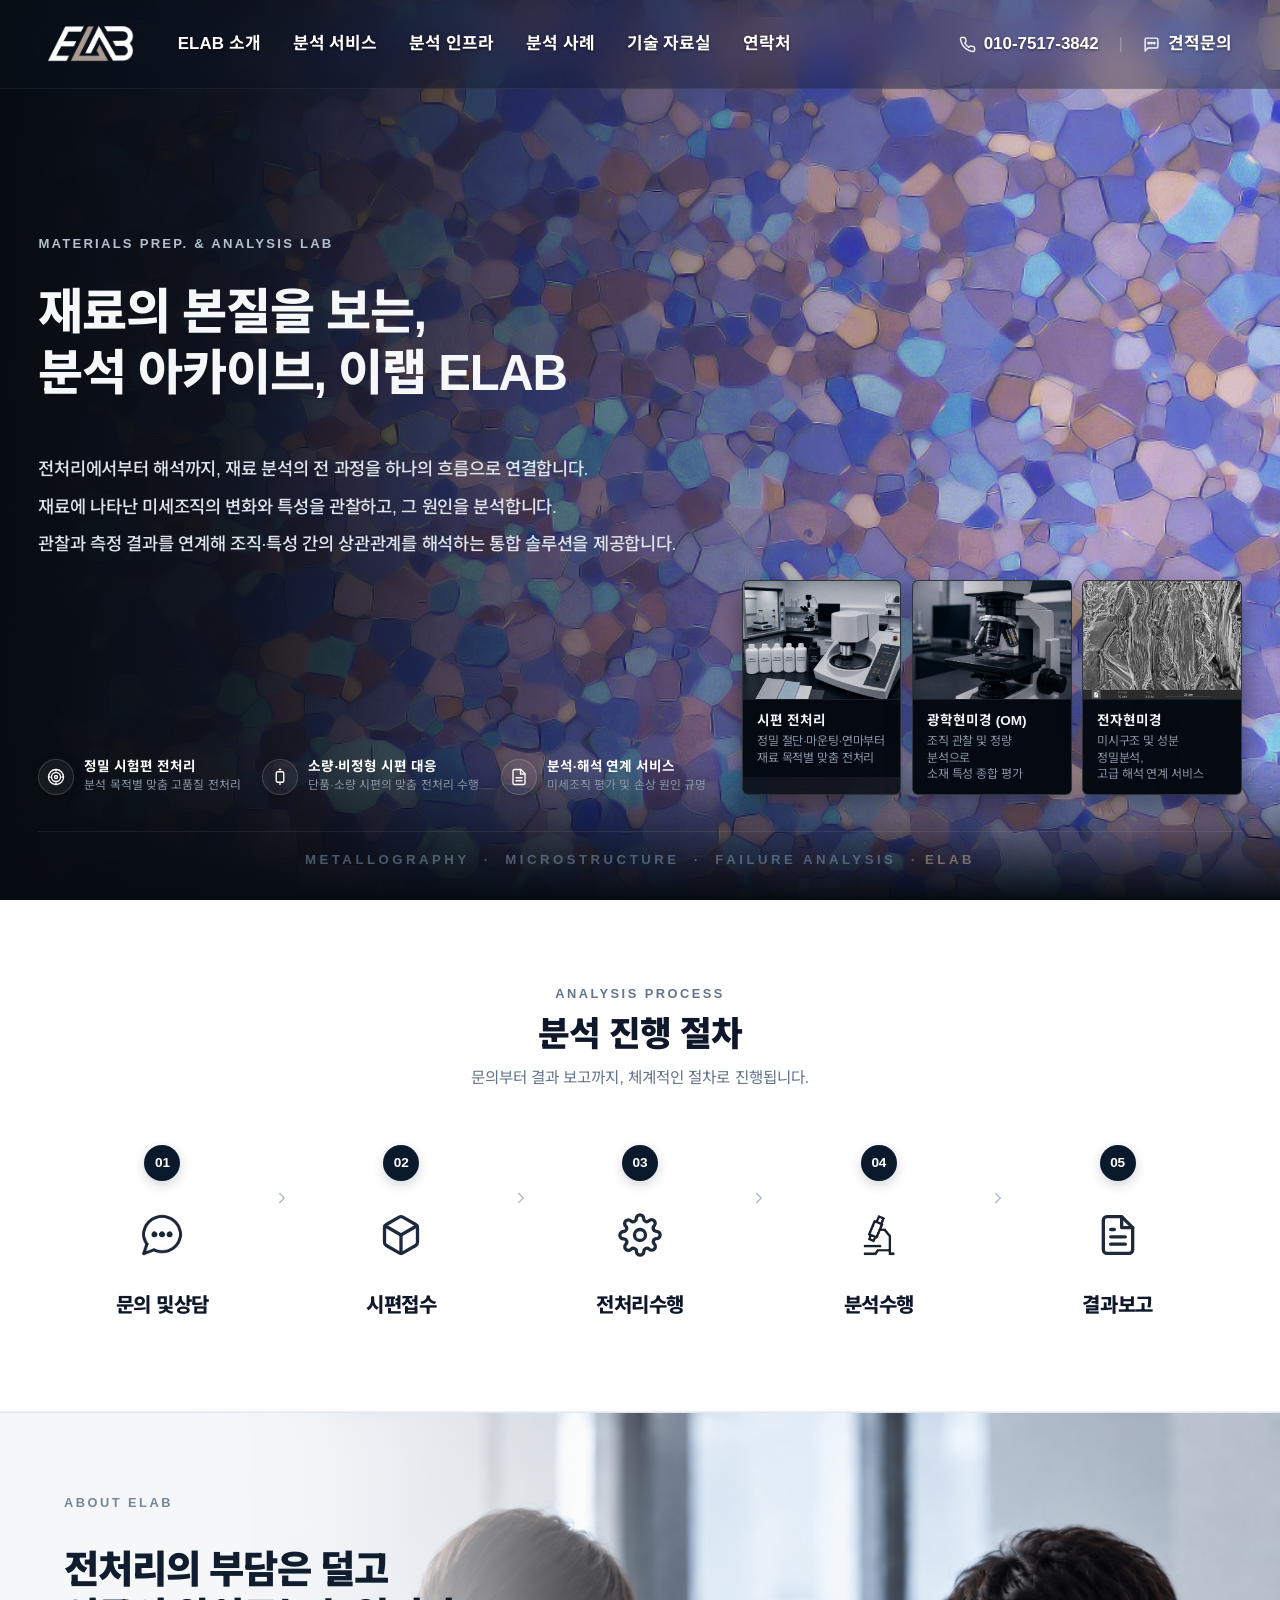
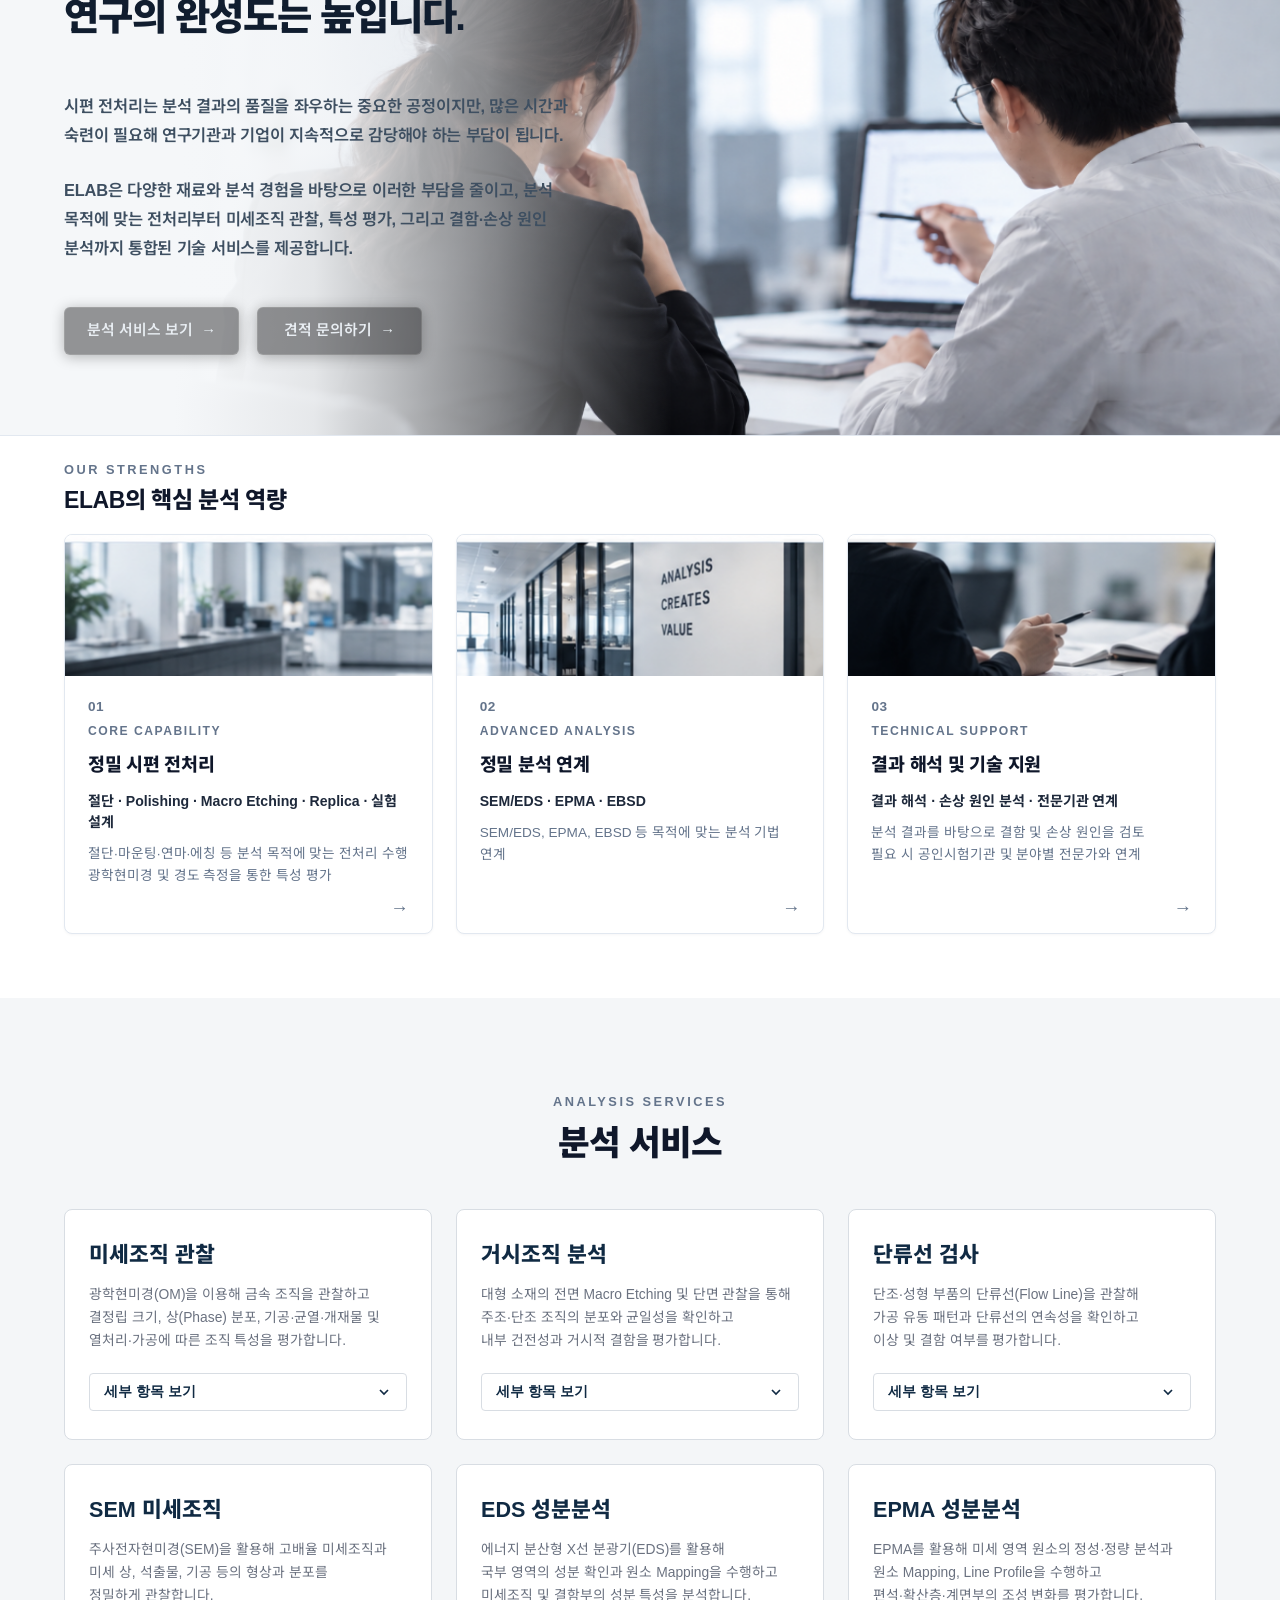
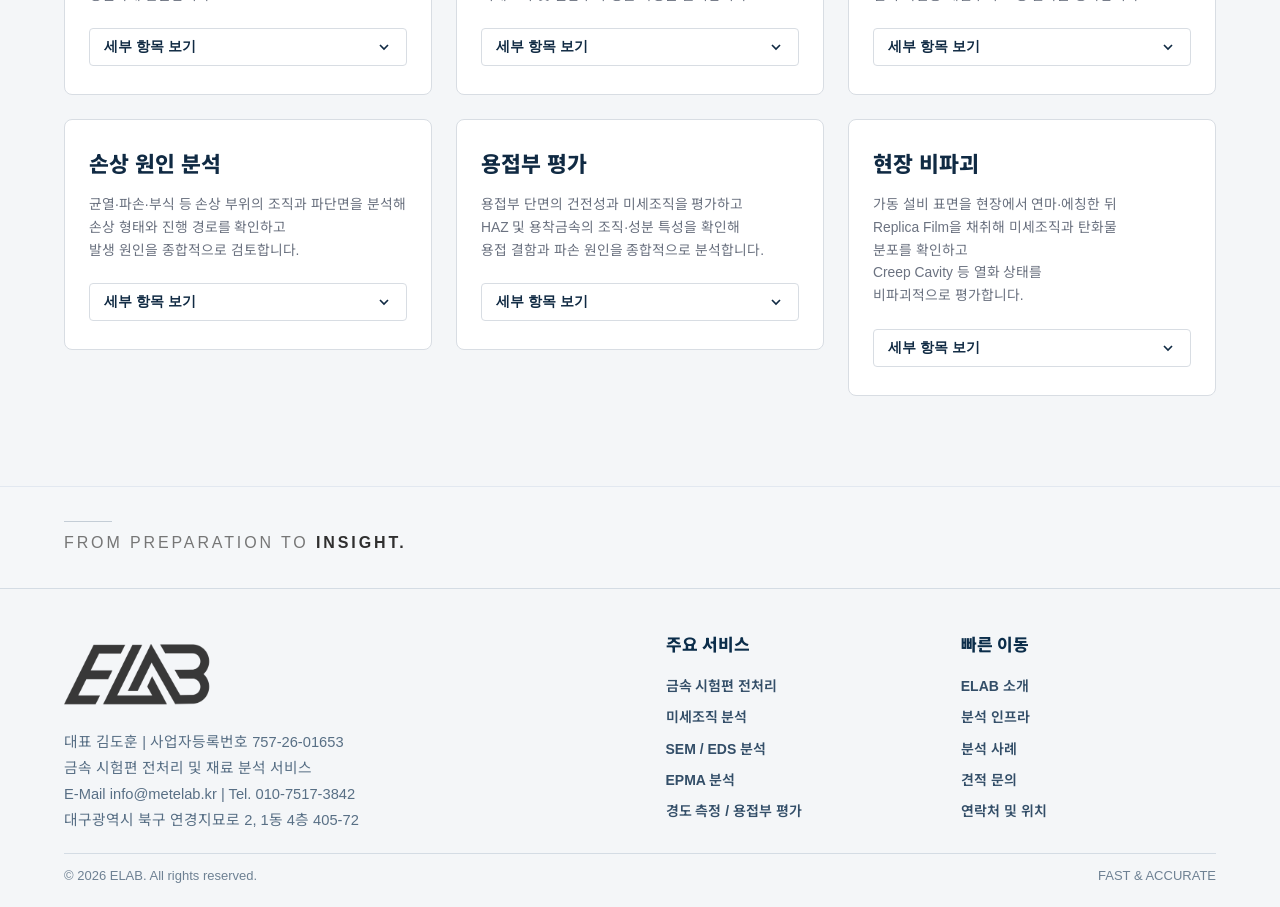
==== commit 870e59e7: "Add files via upload" ====
--- a/index.html
+++ b/index.html
@@ -1,16 +1,28 @@
 <!DOCTYPE html>
 <html lang="ko">
 <head>
+
+<!-- Google tag (gtag.js) -->
+<script async src="https://www.googletagmanager.com/gtag/js?id=G-NK02ZXFY3K"></script>
+<script>
+  window.dataLayer = window.dataLayer || [];
+  function gtag(){dataLayer.push(arguments);}
+  gtag('js', new Date());
+
+  gtag('config', 'G-NK02ZXFY3K');
+</script>
   <meta charset="UTF-8">
   <meta name="viewport" content="width=device-width, initial-scale=1.0">
   <title>ELAB 이랩 | 금속 시험편 전처리 및 재료 분석</title>
-  <meta name="description" content="ELAB은 금속 시험편 전처리, 미세조직 분석, 용접부 평가, 경도 측정, 손상 원인 분석, SEM·EDS·EPMA 연계 분석 및 현장 Replica Test를 제공합니다.">
+  <meta name="description" content="이랩(ELAB)은 금속 시험편 전처리, 미세조직 분석, 용접부 평가, 경도 측정 및 손상 원인 분석을 제공합니다.">
+  <link rel="canonical" href="https://metelab.kr/">
   <!-- OpenGraph / SNS Sharing -->
   <meta property="og:type" content="website">
   <meta property="og:locale" content="ko_KR">
   <meta property="og:site_name" content="ELAB 이랩">
   <meta property="og:title" content="ELAB 이랩 | 금속 시험편 전처리 및 재료 분석">
-  <meta property="og:description" content="전처리의 부담은 덜고 연구의 완성도는 높입니다. 정밀 시편 전처리, 미세조직, 경도, 손상 원인 분석 통합 솔루션">
+  <meta property="og:description" content="이랩 (ELAB)은 금속 시험편 전처리, 미세조직 분석, 용접부 평가, 경도 측정 및 손상 원인 분석을 제공합니다.">
+ <meta property="og:url" content="https://metelab.kr/">
   <meta property="og:image" content="images/hero_main_microstructure.jpg">
   <link rel="icon" type="image/png" href="images/favicon.png">
   <link rel="preconnect" href="https://fonts.googleapis.com">
@@ -107,7 +119,7 @@
             <div class="hero-eyebrow">MATERIALS PREP. &amp; ANALYSIS LAB</div>
             <h1 class="hero-title">
               재료의 본질을 보는,<br>
-              분석 아카이브, ELAB
+              분석 아카이브, 이랩 ELAB
             </h1>
             <div class="hero-description">
               <p class="hero-desc-line">전처리에서부터 해석까지, 재료 분석의 전 과정을<br class="mobile-br"> 하나의 흐름으로 연결합니다.</p>
